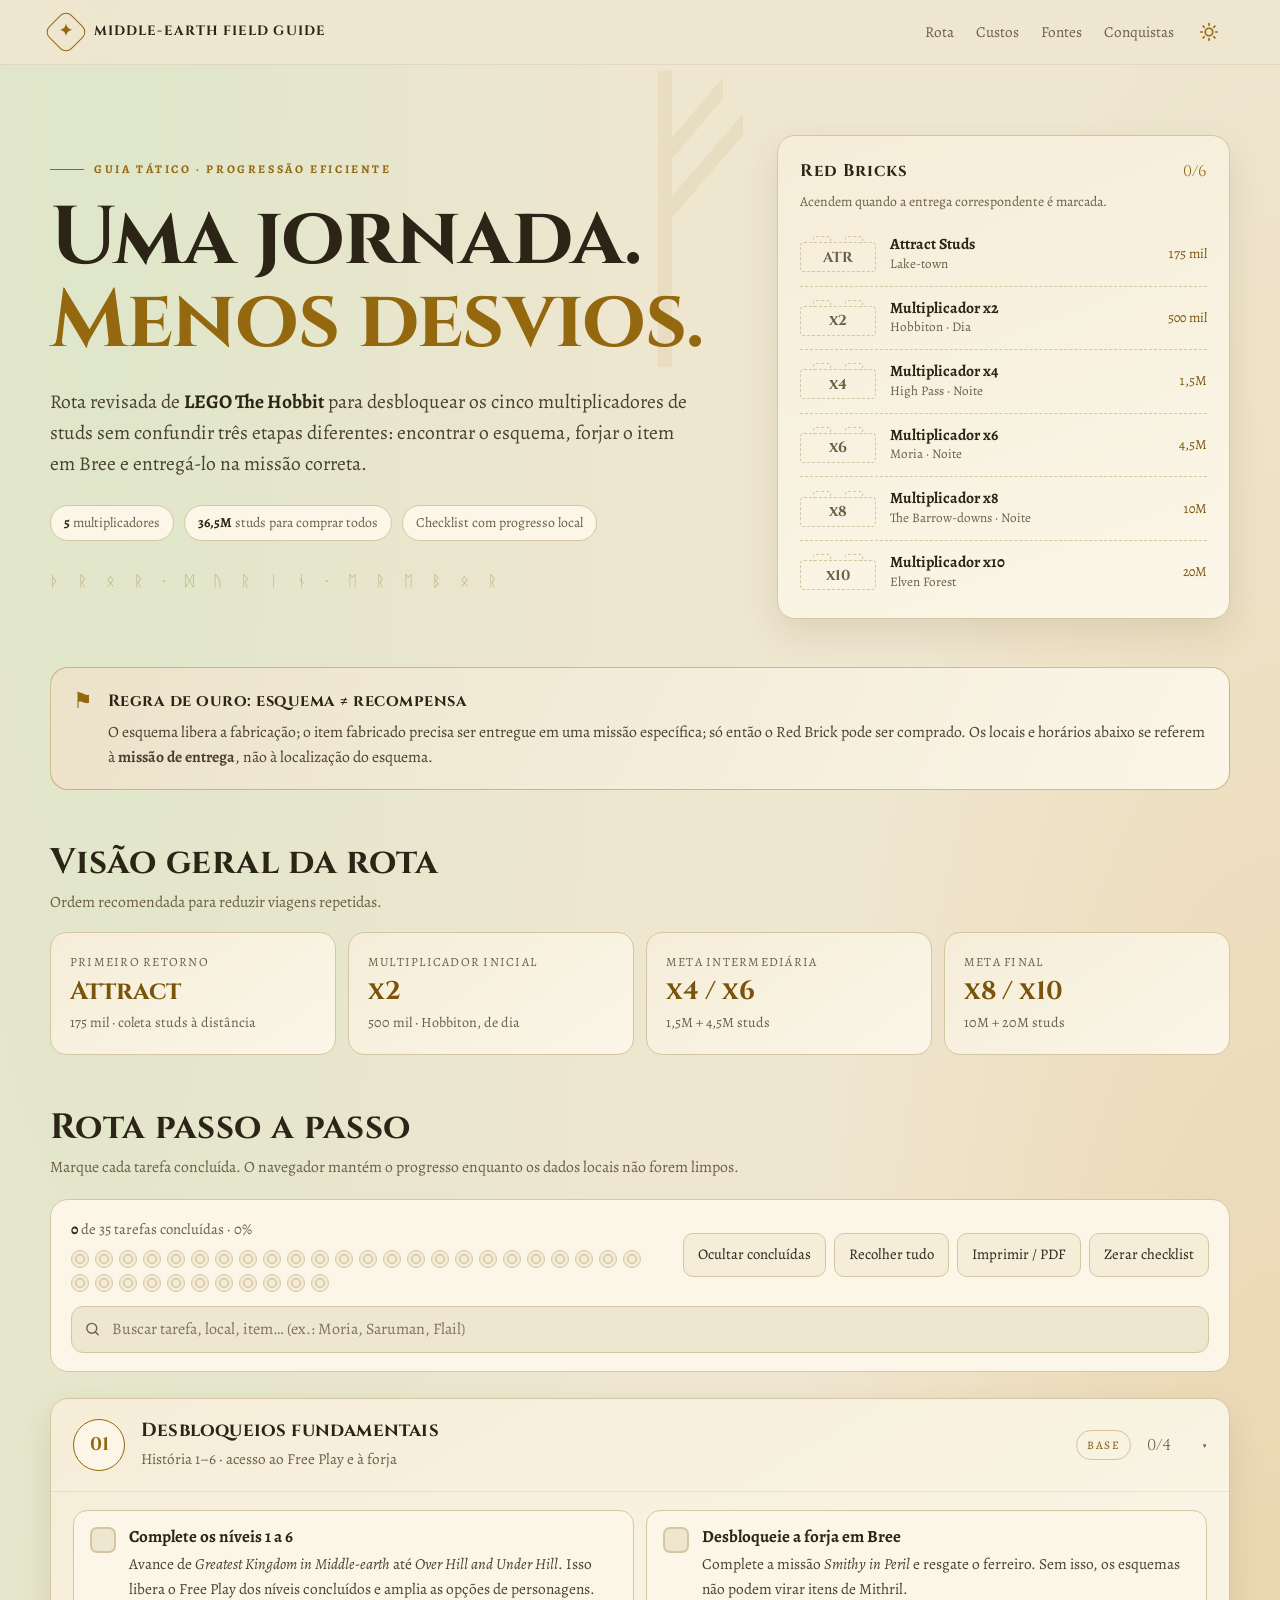
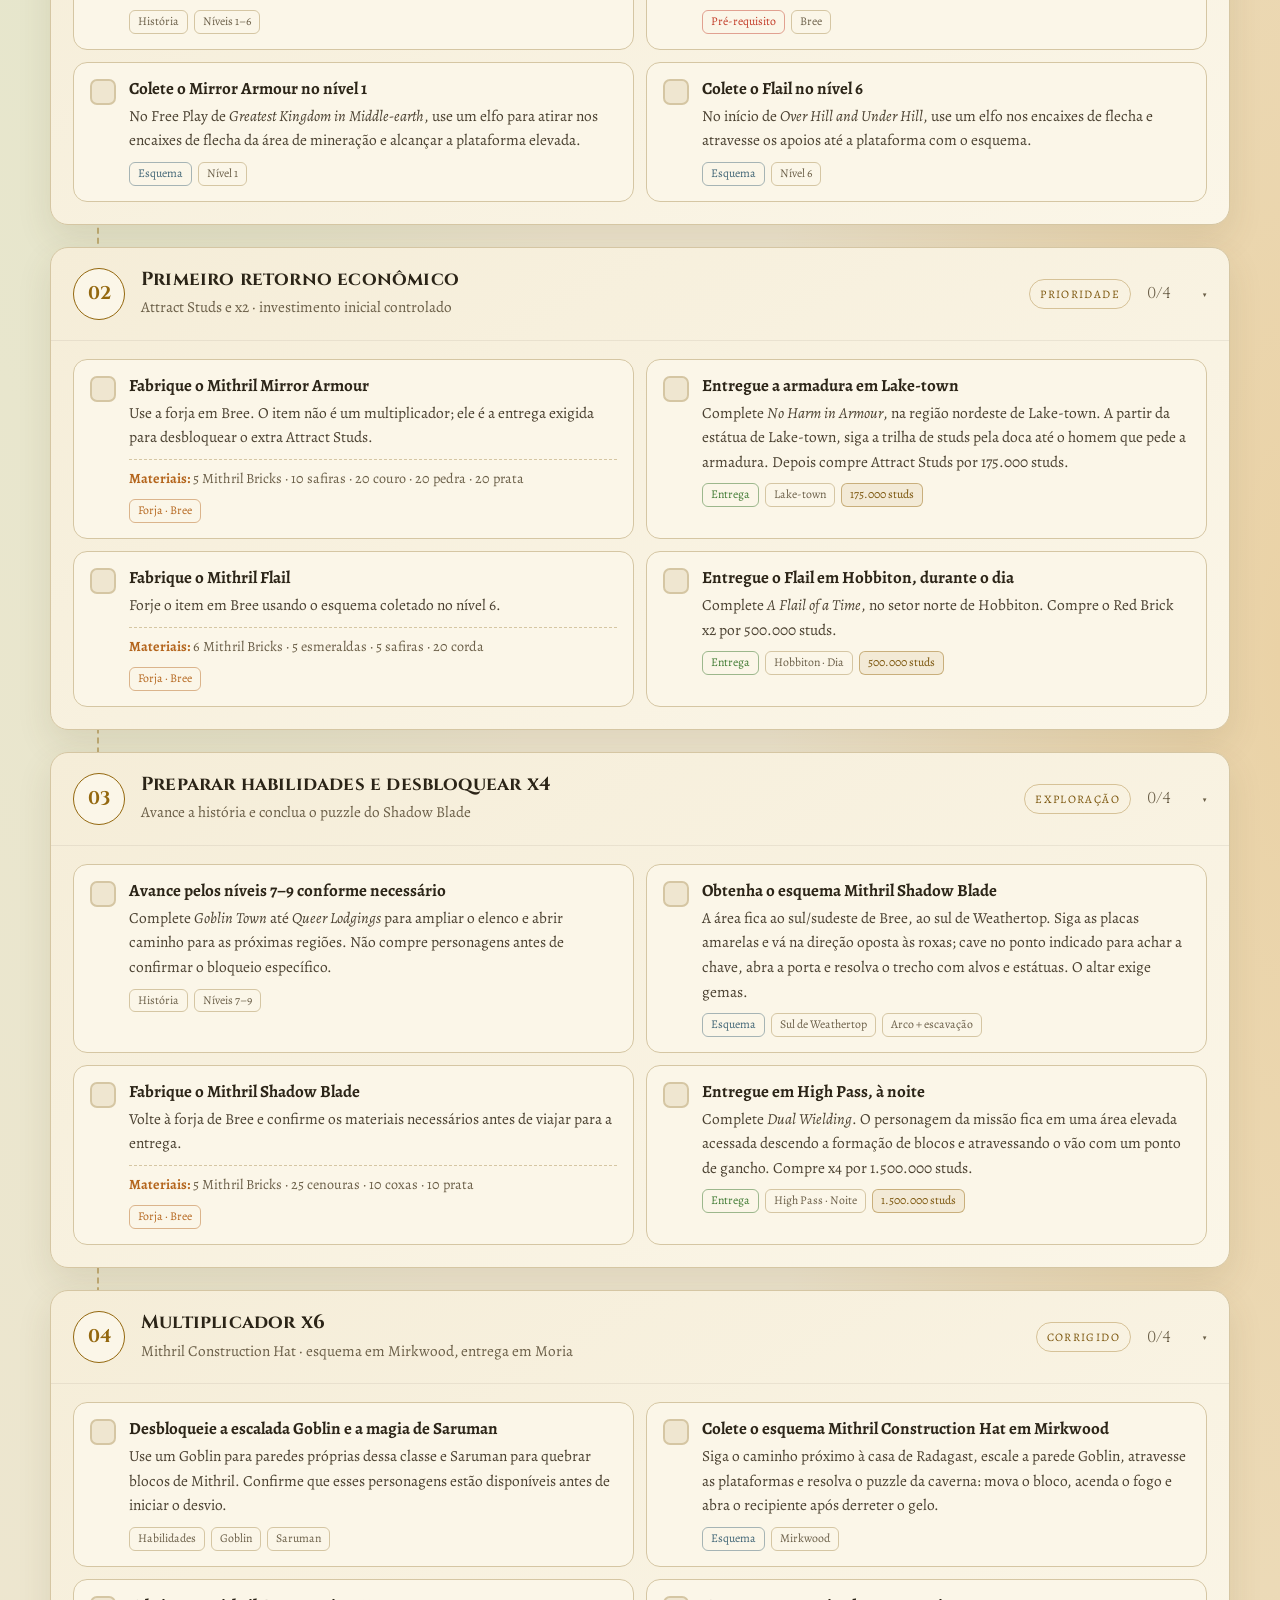
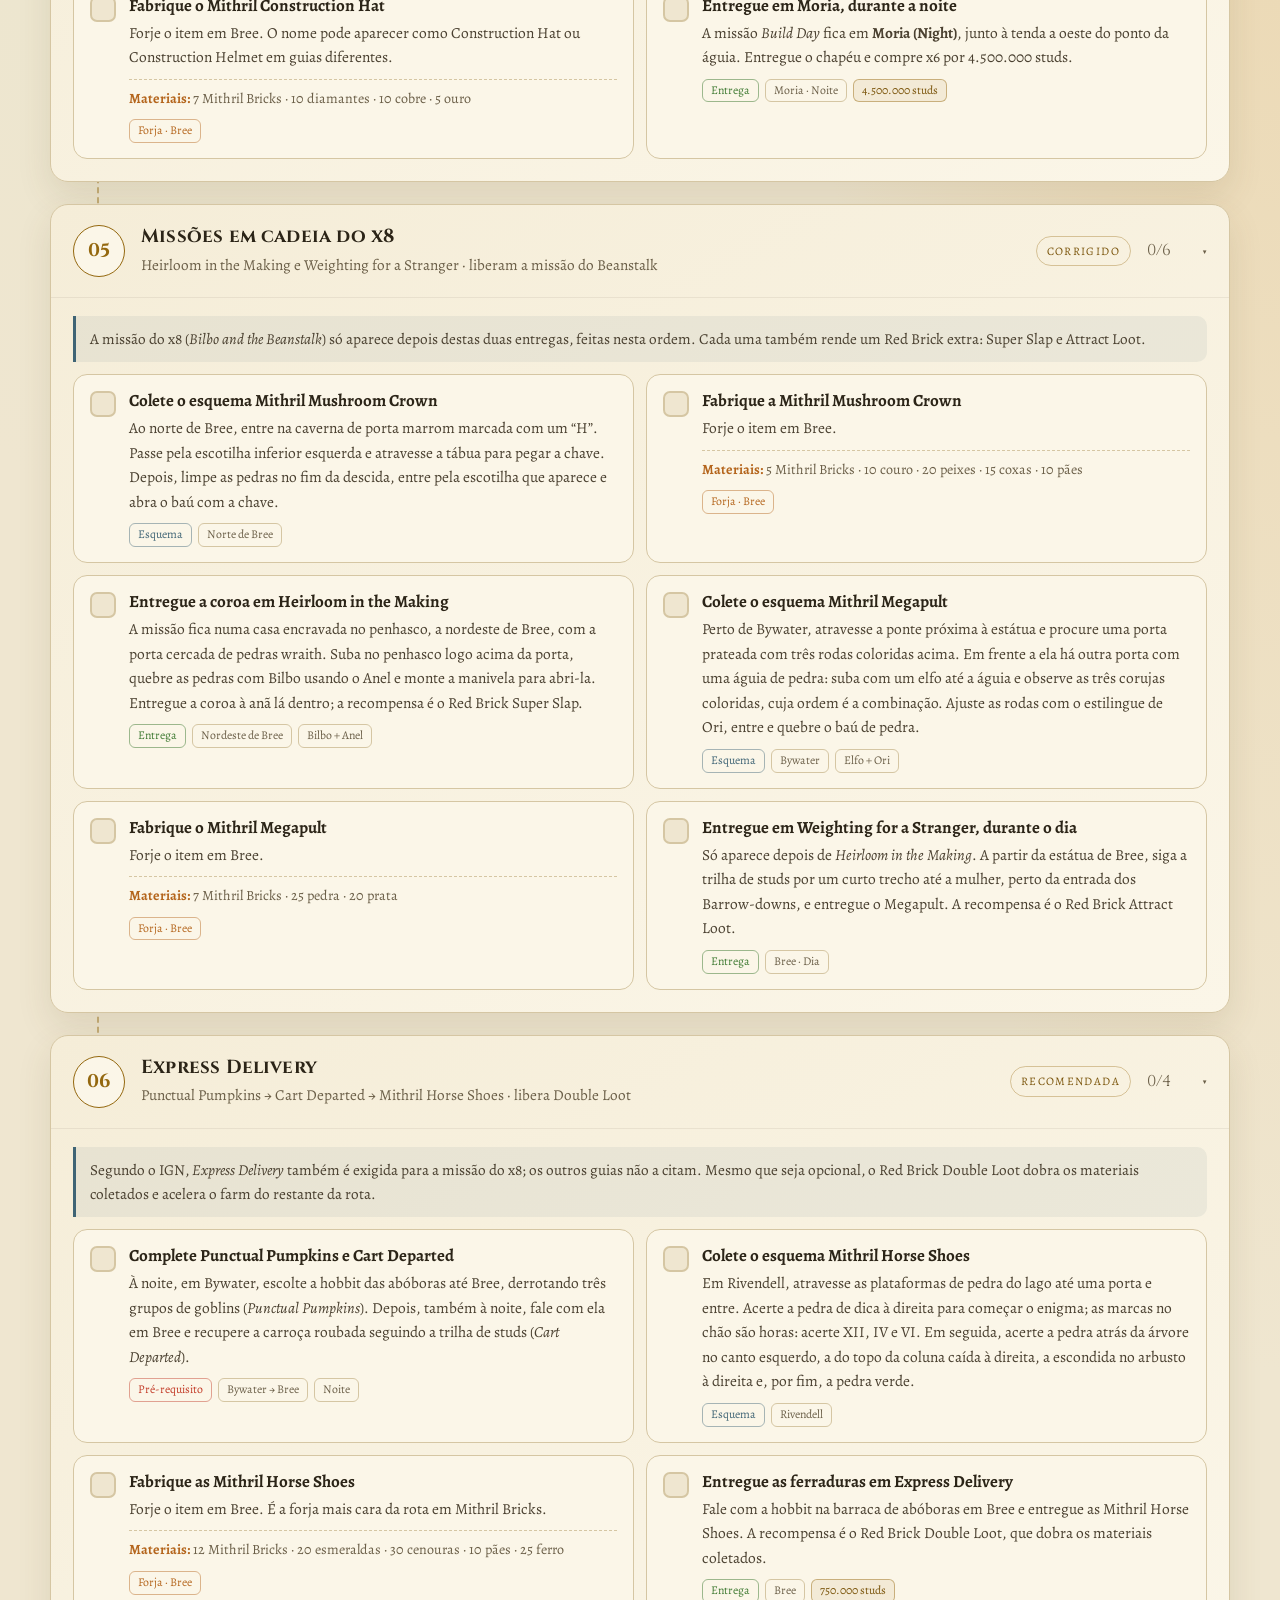
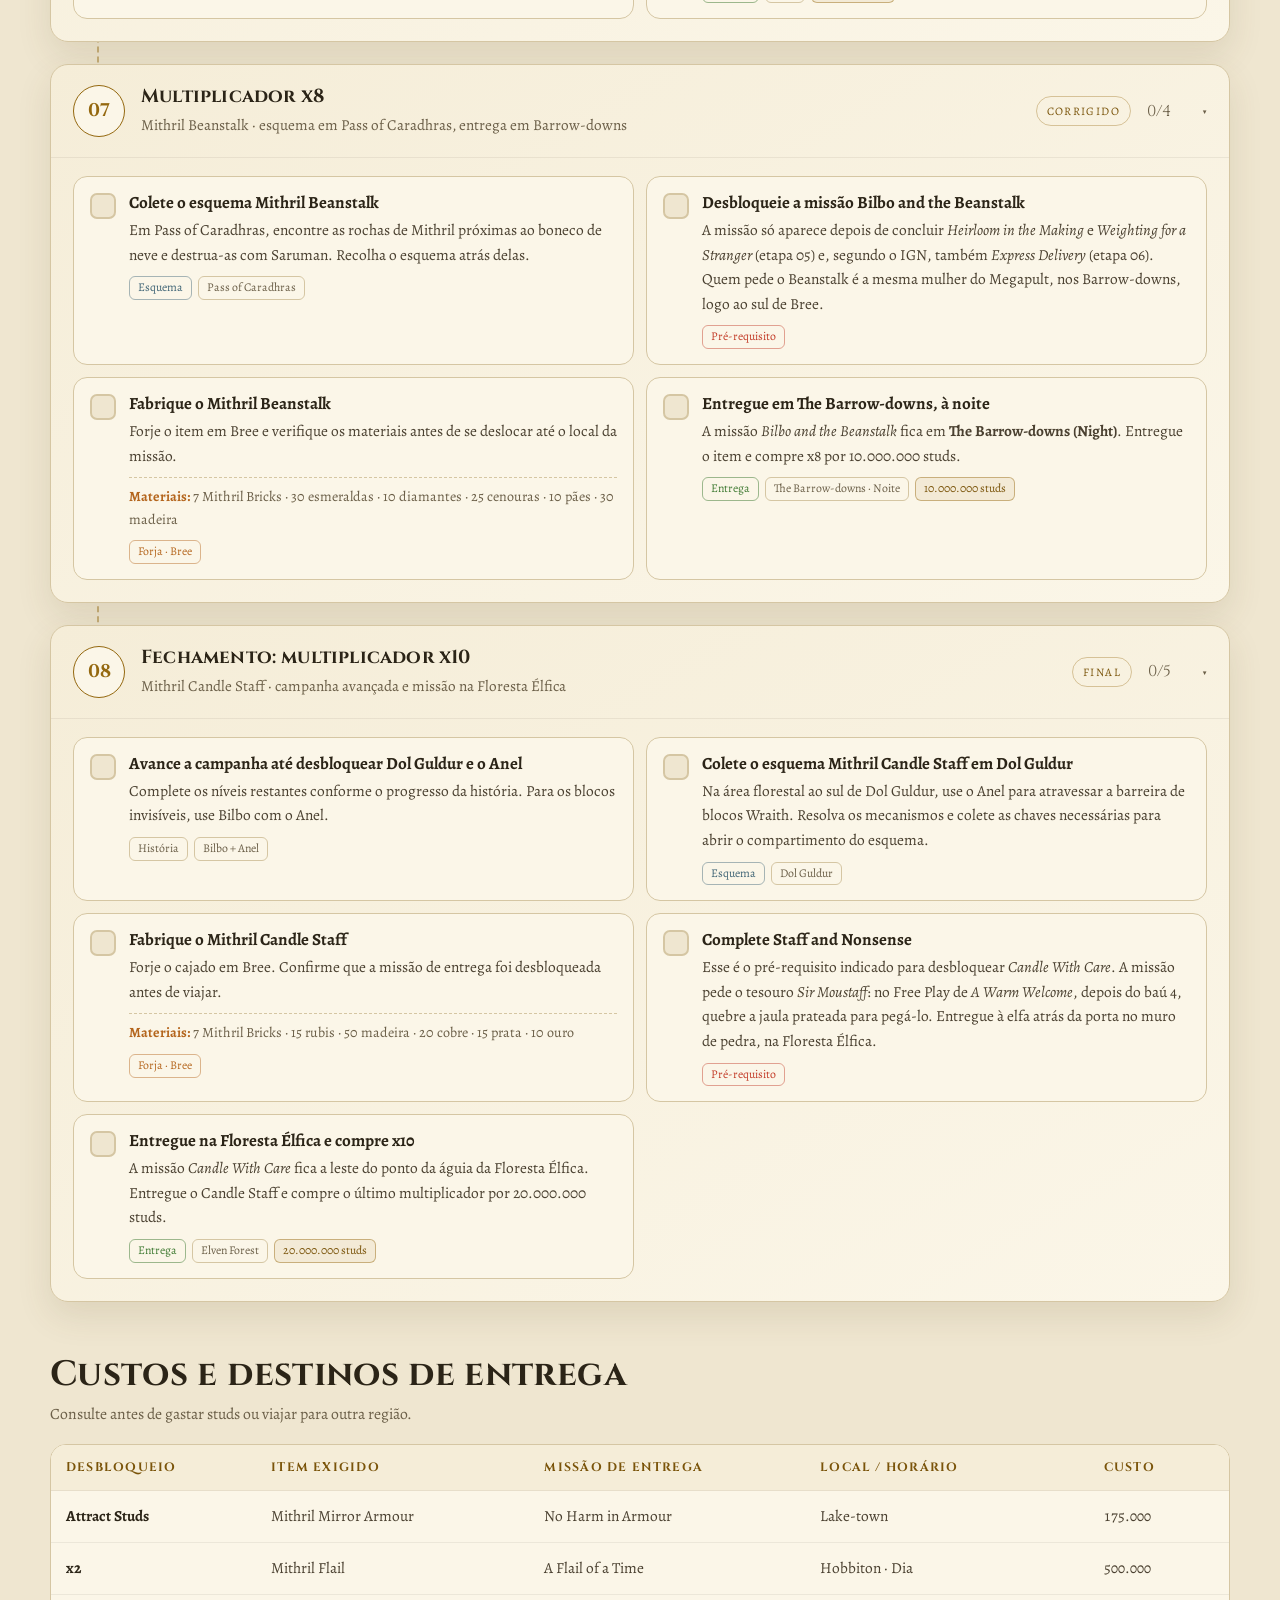
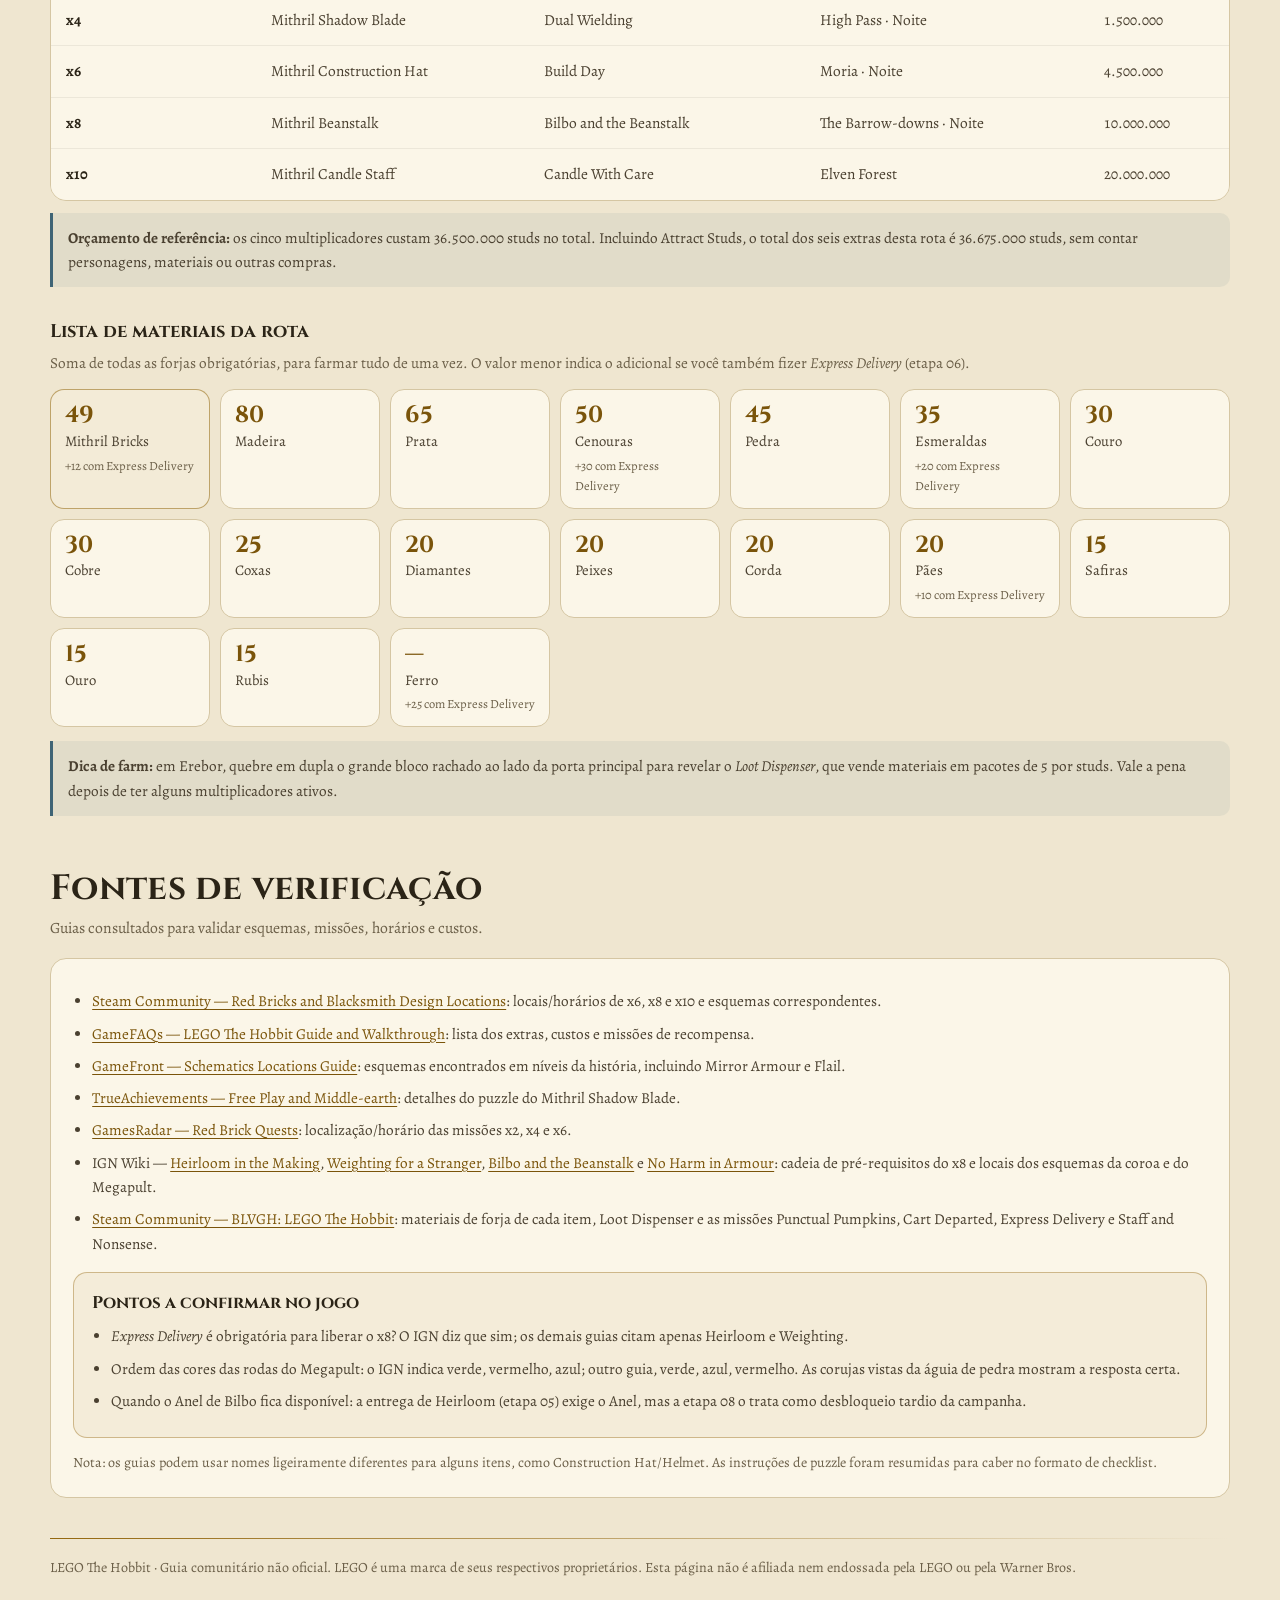
==== index.html @ c6a4ecc1 "Phase 1: extract shared CSS and theme init into assets, normalize line endings" ====
<!DOCTYPE html>
<html lang="pt-BR" data-theme="dark">
<head>
<meta charset="utf-8">
<meta name="viewport" content="width=device-width, initial-scale=1, viewport-fit=cover">
<meta name="theme-color" content="#0c100d">
<title>LEGO The Hobbit — Rota de Progressão</title>
<meta name="description" content="Checklist para desbloquear os multiplicadores de studs (x2 a x10) em LEGO The Hobbit: onde achar cada esquema, forjar em Bree e entregar na missão certa.">
<link rel="canonical" href="https://ruysalles.github.io/LegoTheHobbit/">

<!-- Ícones da aba e da tela inicial -->
<link rel="icon" href="favicon.svg" type="image/svg+xml">
<link rel="icon" href="favicon-32.png" type="image/png" sizes="32x32">
<link rel="apple-touch-icon" href="apple-touch-icon.png">

<!-- Prévia ao compartilhar o link (WhatsApp, Telegram, Discord, Facebook...) -->
<meta property="og:type" content="website">
<meta property="og:locale" content="pt_BR">
<meta property="og:site_name" content="Middle-earth Field Guide">
<meta property="og:title" content="LEGO The Hobbit — Rota de Progressão">
<meta property="og:description" content="Checklist para desbloquear os multiplicadores de studs (x2 a x10): esquema, forja em Bree e missão de entrega.">
<meta property="og:url" content="https://ruysalles.github.io/LegoTheHobbit/">
<meta property="og:image" content="https://ruysalles.github.io/LegoTheHobbit/og-image.png">
<meta property="og:image:type" content="image/png">
<meta property="og:image:width" content="1200">
<meta property="og:image:height" content="630">
<meta property="og:image:alt" content="Uma jornada. Menos desvios. — Guia de progressão de LEGO The Hobbit">
<meta name="twitter:card" content="summary_large_image">
<meta name="twitter:title" content="LEGO The Hobbit — Rota de Progressão">
<meta name="twitter:description" content="Checklist para desbloquear os multiplicadores de studs (x2 a x10) em LEGO The Hobbit.">
<meta name="twitter:image" content="https://ruysalles.github.io/LegoTheHobbit/og-image.png">

<script src="assets/js/theme-init.js"></script>

<link rel="preconnect" href="https://fonts.googleapis.com">
<link rel="preconnect" href="https://fonts.gstatic.com" crossorigin>
<link href="https://fonts.googleapis.com/css2?family=Alegreya:ital,wght@0,400;0,500;0,700;1,400&family=Cinzel:wght@500;600;700&display=swap" rel="stylesheet">

<link rel="stylesheet" href="assets/css/base.css">
<link rel="stylesheet" href="assets/css/rota.css">
</head>
<body>
<header class="topbar">
 <div class="wrap topinner">
  <a class="brand" href="#top"><span class="brandmark"><span>✦</span></span><span>Middle-earth field guide</span></a>
  <nav class="nav" id="mainNav" aria-label="Navegação principal">
   <a href="#rota">Rota</a><a href="#custos">Custos</a><a href="#fontes">Fontes</a><a href="conquistas.html">Conquistas</a>
  </nav>
  <div class="top-actions">
   <button class="iconbtn" id="themeBtn" type="button" aria-label="Alternar tema claro/escuro">
    <svg class="icon-sun" viewBox="0 0 24 24" fill="none" stroke="currentColor" stroke-width="2" stroke-linecap="round" aria-hidden="true"><circle cx="12" cy="12" r="4.5"/><path d="M12 2v2M12 20v2M4.9 4.9l1.4 1.4M17.7 17.7l1.4 1.4M2 12h2M20 12h2M4.9 19.1l1.4-1.4M17.7 6.3l1.4-1.4"/></svg>
    <svg class="icon-moon" viewBox="0 0 24 24" fill="none" stroke="currentColor" stroke-width="2" stroke-linecap="round" stroke-linejoin="round" aria-hidden="true"><path d="M20 14.5A8.5 8.5 0 0 1 9.5 4a8.5 8.5 0 1 0 10.5 10.5z"/></svg>
   </button>
   <button class="iconbtn menu-toggle" id="menuBtn" type="button" aria-label="Abrir menu" aria-expanded="false">☰</button>
  </div>
 </div>
 <div class="topprogress" aria-hidden="true"><i id="topFill"></i></div>
</header>
<main class="wrap" id="top">
 <section class="hero">
  <div>
   <div class="eyebrow">Guia tático · Progressão eficiente</div>
   <h1>Uma jornada.<br><em>Menos desvios.</em></h1>
   <p class="lede">Rota revisada de <strong>LEGO The Hobbit</strong> para desbloquear os cinco multiplicadores de studs sem confundir três etapas diferentes: encontrar o esquema, forjar o item em Bree e entregá-lo na missão correta.</p>
   <div class="hero-meta">
    <span class="pill"><strong>5</strong> multiplicadores</span>
    <span class="pill"><strong>36,5M</strong> studs para comprar todos</span>
    <span class="pill">Checklist com progresso local</span>
   </div>
   <div class="moonletters" aria-hidden="true">ᚦ ᚱ ᛟ ᚱ · ᛞ ᚢ ᚱ ᛁ ᚾ · ᛖ ᚱ ᛖ ᛒ ᛟ ᚱ</div>
  </div>

  <aside class="vault" aria-label="Red Bricks desbloqueados">
   <div class="vault-head"><h2>Red Bricks</h2><span class="vault-count" id="vaultCount">0/6</span></div>
   <p class="vault-sub">Acendem quando a entrega correspondente é marcada.</p>
   <ul class="bricks">
    <li class="brickrow" data-unlock="t6"><span class="brick">ATR</span><span class="brickinfo"><strong>Attract Studs</strong><span>Lake-town</span></span><span class="brickcost">175 mil</span></li>
    <li class="brickrow" data-unlock="t8"><span class="brick">x2</span><span class="brickinfo"><strong>Multiplicador x2</strong><span>Hobbiton · Dia</span></span><span class="brickcost">500 mil</span></li>
    <li class="brickrow" data-unlock="t12"><span class="brick">x4</span><span class="brickinfo"><strong>Multiplicador x4</strong><span>High Pass · Noite</span></span><span class="brickcost">1,5M</span></li>
    <li class="brickrow" data-unlock="t16"><span class="brick">x6</span><span class="brickinfo"><strong>Multiplicador x6</strong><span>Moria · Noite</span></span><span class="brickcost">4,5M</span></li>
    <li class="brickrow" data-unlock="t20"><span class="brick">x8</span><span class="brickinfo"><strong>Multiplicador x8</strong><span>The Barrow-downs · Noite</span></span><span class="brickcost">10M</span></li>
    <li class="brickrow" data-unlock="t25"><span class="brick">x10</span><span class="brickinfo"><strong>Multiplicador x10</strong><span>Elven Forest</span></span><span class="brickcost">20M</span></li>
   </ul>
  </aside>
 </section>

 <section class="warning" aria-label="Correção importante">
  <div class="warning-icon">⚑</div>
  <div><h2>Regra de ouro: esquema ≠ recompensa</h2>
   <p>O esquema libera a fabricação; o item fabricado precisa ser entregue em uma missão específica; só então o Red Brick pode ser comprado. Os locais e horários abaixo se referem à <strong>missão de entrega</strong>, não à localização do esquema.</p>
  </div>
 </section>

 <div class="sectionhead">
  <div><h2>Visão geral da rota</h2><p>Ordem recomendada para reduzir viagens repetidas.</p></div>
 </div>
 <section class="summary-grid" aria-label="Resumo dos multiplicadores">
  <div class="stat"><small>Primeiro retorno</small><strong>Attract</strong><span>175 mil · coleta studs à distância</span></div>
  <div class="stat"><small>Multiplicador inicial</small><strong>x2</strong><span>500 mil · Hobbiton, de dia</span></div>
  <div class="stat"><small>Meta intermediária</small><strong>x4 / x6</strong><span>1,5M + 4,5M studs</span></div>
  <div class="stat"><small>Meta final</small><strong>x8 / x10</strong><span>10M + 20M studs</span></div>
 </section>

 <section id="rota">
  <div class="sectionhead">
   <div><h2>Rota passo a passo</h2><p>Marque cada tarefa concluída. O navegador mantém o progresso enquanto os dados locais não forem limpos.</p></div>
  </div>
  <div class="toolbar">
   <div class="progressbox">
    <div id="progressText" aria-live="polite">0 de 35 tarefas concluídas · 0%</div>
    <div class="studs" id="studs" aria-label="Studs de progresso"></div>
   </div>
   <div class="tools">
    <button class="btn" id="hideDoneBtn" type="button" aria-pressed="false">Ocultar concluídas</button>
    <button class="btn" id="expandBtn" type="button">Recolher tudo</button>
    <button class="btn" id="printBtn" type="button">Imprimir / PDF</button>
    <button class="btn" id="resetBtn" type="button">Zerar checklist</button>
   </div>
   <label class="search">
    <svg viewBox="0 0 24 24" fill="none" stroke="currentColor" stroke-width="2" stroke-linecap="round" aria-hidden="true"><circle cx="11" cy="11" r="7"/><path d="M20 20l-3.5-3.5"/></svg>
    <input type="search" id="searchInput" placeholder="Buscar tarefa, local, item… (ex.: Moria, Saruman, Flail)" aria-label="Buscar tarefa">
   </label>
  </div>

  <div class="stages">
   <article class="stage">
    <div class="stagehead"><div class="stage-num">01</div><div><h3>Desbloqueios fundamentais</h3><p>História 1–6 · acesso ao Free Play e à forja</p></div><span class="chips"><span class="stage-tag">Base</span><span class="stage-count"></span></span></div>
    <div class="stagebody">
     <label class="task"><input type="checkbox" data-id="t1"><span class="taskcopy"><div class="tasktitle">Complete os níveis 1 a 6</div><div class="taskdesc">Avance de <em>Greatest Kingdom in Middle-earth</em> até <em>Over Hill and Under Hill</em>. Isso libera o Free Play dos níveis concluídos e amplia as opções de personagens.</div><span class="meta"><span class="tag">História</span><span class="tag">Níveis 1–6</span></span></span></label>
     <label class="task"><input type="checkbox" data-id="t2"><span class="taskcopy"><div class="tasktitle">Desbloqueie a forja em Bree</div><div class="taskdesc">Complete a missão <em>Smithy in Peril</em> e resgate o ferreiro. Sem isso, os esquemas não podem virar itens de Mithril.</div><span class="meta"><span class="tag k-req">Pré-requisito</span><span class="tag">Bree</span></span></span></label>
     <label class="task"><input type="checkbox" data-id="t3"><span class="taskcopy"><div class="tasktitle">Colete o Mirror Armour no nível 1</div><div class="taskdesc">No Free Play de <em>Greatest Kingdom in Middle-earth</em>, use um elfo para atirar nos encaixes de flecha da área de mineração e alcançar a plataforma elevada.</div><span class="meta"><span class="tag k-schem">Esquema</span><span class="tag">Nível 1</span></span></span></label>
     <label class="task"><input type="checkbox" data-id="t4"><span class="taskcopy"><div class="tasktitle">Colete o Flail no nível 6</div><div class="taskdesc">No início de <em>Over Hill and Under Hill</em>, use um elfo nos encaixes de flecha e atravesse os apoios até a plataforma com o esquema.</div><span class="meta"><span class="tag k-schem">Esquema</span><span class="tag">Nível 6</span></span></span></label>
    </div>
   </article>

   <article class="stage">
    <div class="stagehead"><div class="stage-num">02</div><div><h3>Primeiro retorno econômico</h3><p>Attract Studs e x2 · investimento inicial controlado</p></div><span class="chips"><span class="stage-tag">Prioridade</span><span class="stage-count"></span></span></div>
    <div class="stagebody">
     <label class="task"><input type="checkbox" data-id="t5"><span class="taskcopy"><div class="tasktitle">Fabrique o Mithril Mirror Armour</div><div class="taskdesc">Use a forja em Bree. O item não é um multiplicador; ele é a entrega exigida para desbloquear o extra Attract Studs.</div><div class="mats"><b>Materiais:</b> 5 Mithril Bricks · 10 safiras · 20 couro · 20 pedra · 20 prata</div><span class="meta"><span class="tag k-forge">Forja · Bree</span></span></span></label>
     <label class="task"><input type="checkbox" data-id="t6"><span class="taskcopy"><div class="tasktitle">Entregue a armadura em Lake-town</div><div class="taskdesc">Complete <em>No Harm in Armour</em>, na região nordeste de Lake-town. A partir da estátua de Lake-town, siga a trilha de studs pela doca até o homem que pede a armadura. Depois compre Attract Studs por 175.000 studs.</div><span class="meta"><span class="tag k-deliv">Entrega</span><span class="tag">Lake-town</span><span class="tag gold">175.000 studs</span></span></span></label>
     <label class="task"><input type="checkbox" data-id="t7"><span class="taskcopy"><div class="tasktitle">Fabrique o Mithril Flail</div><div class="taskdesc">Forje o item em Bree usando o esquema coletado no nível 6.</div><div class="mats"><b>Materiais:</b> 6 Mithril Bricks · 5 esmeraldas · 5 safiras · 20 corda</div><span class="meta"><span class="tag k-forge">Forja · Bree</span></span></span></label>
     <label class="task"><input type="checkbox" data-id="t8"><span class="taskcopy"><div class="tasktitle">Entregue o Flail em Hobbiton, durante o dia</div><div class="taskdesc">Complete <em>A Flail of a Time</em>, no setor norte de Hobbiton. Compre o Red Brick x2 por 500.000 studs.</div><span class="meta"><span class="tag k-deliv">Entrega</span><span class="tag">Hobbiton · Dia</span><span class="tag gold">500.000 studs</span></span></span></label>
    </div>
   </article>

   <article class="stage">
    <div class="stagehead"><div class="stage-num">03</div><div><h3>Preparar habilidades e desbloquear x4</h3><p>Avance a história e conclua o puzzle do Shadow Blade</p></div><span class="chips"><span class="stage-tag">Exploração</span><span class="stage-count"></span></span></div>
    <div class="stagebody">
     <label class="task"><input type="checkbox" data-id="t9"><span class="taskcopy"><div class="tasktitle">Avance pelos níveis 7–9 conforme necessário</div><div class="taskdesc">Complete <em>Goblin Town</em> até <em>Queer Lodgings</em> para ampliar o elenco e abrir caminho para as próximas regiões. Não compre personagens antes de confirmar o bloqueio específico.</div><span class="meta"><span class="tag">História</span><span class="tag">Níveis 7–9</span></span></span></label>
     <label class="task"><input type="checkbox" data-id="t10"><span class="taskcopy"><div class="tasktitle">Obtenha o esquema Mithril Shadow Blade</div><div class="taskdesc">A área fica ao sul/sudeste de Bree, ao sul de Weathertop. Siga as placas amarelas e vá na direção oposta às roxas; cave no ponto indicado para achar a chave, abra a porta e resolva o trecho com alvos e estátuas. O altar exige gemas.</div><span class="meta"><span class="tag k-schem">Esquema</span><span class="tag">Sul de Weathertop</span><span class="tag">Arco + escavação</span></span></span></label>
     <label class="task"><input type="checkbox" data-id="t11"><span class="taskcopy"><div class="tasktitle">Fabrique o Mithril Shadow Blade</div><div class="taskdesc">Volte à forja de Bree e confirme os materiais necessários antes de viajar para a entrega.</div><div class="mats"><b>Materiais:</b> 5 Mithril Bricks · 25 cenouras · 10 coxas · 10 prata</div><span class="meta"><span class="tag k-forge">Forja · Bree</span></span></span></label>
     <label class="task"><input type="checkbox" data-id="t12"><span class="taskcopy"><div class="tasktitle">Entregue em High Pass, à noite</div><div class="taskdesc">Complete <em>Dual Wielding</em>. O personagem da missão fica em uma área elevada acessada descendo a formação de blocos e atravessando o vão com um ponto de gancho. Compre x4 por 1.500.000 studs.</div><span class="meta"><span class="tag k-deliv">Entrega</span><span class="tag">High Pass · Noite</span><span class="tag gold">1.500.000 studs</span></span></span></label>
    </div>
   </article>

   <article class="stage">
    <div class="stagehead"><div class="stage-num">04</div><div><h3>Multiplicador x6</h3><p>Mithril Construction Hat · esquema em Mirkwood, entrega em Moria</p></div><span class="chips"><span class="stage-tag">Corrigido</span><span class="stage-count"></span></span></div>
    <div class="stagebody">
     <label class="task"><input type="checkbox" data-id="t13"><span class="taskcopy"><div class="tasktitle">Desbloqueie a escalada Goblin e a magia de Saruman</div><div class="taskdesc">Use um Goblin para paredes próprias dessa classe e Saruman para quebrar blocos de Mithril. Confirme que esses personagens estão disponíveis antes de iniciar o desvio.</div><span class="meta"><span class="tag">Habilidades</span><span class="tag">Goblin</span><span class="tag">Saruman</span></span></span></label>
     <label class="task"><input type="checkbox" data-id="t14"><span class="taskcopy"><div class="tasktitle">Colete o esquema Mithril Construction Hat em Mirkwood</div><div class="taskdesc">Siga o caminho próximo à casa de Radagast, escale a parede Goblin, atravesse as plataformas e resolva o puzzle da caverna: mova o bloco, acenda o fogo e abra o recipiente após derreter o gelo.</div><span class="meta"><span class="tag k-schem">Esquema</span><span class="tag">Mirkwood</span></span></span></label>
     <label class="task"><input type="checkbox" data-id="t15"><span class="taskcopy"><div class="tasktitle">Fabrique o Mithril Construction Hat</div><div class="taskdesc">Forje o item em Bree. O nome pode aparecer como Construction Hat ou Construction Helmet em guias diferentes.</div><div class="mats"><b>Materiais:</b> 7 Mithril Bricks · 10 diamantes · 10 cobre · 5 ouro</div><span class="meta"><span class="tag k-forge">Forja · Bree</span></span></span></label>
     <label class="task"><input type="checkbox" data-id="t16"><span class="taskcopy"><div class="tasktitle">Entregue em Moria, durante a noite</div><div class="taskdesc">A missão <em>Build Day</em> fica em <strong>Moria (Night)</strong>, junto à tenda a oeste do ponto da águia. Entregue o chapéu e compre x6 por 4.500.000 studs.</div><span class="meta"><span class="tag k-deliv">Entrega</span><span class="tag">Moria · Noite</span><span class="tag gold">4.500.000 studs</span></span></span></label>
    </div>
   </article>

   <article class="stage">
    <div class="stagehead"><div class="stage-num">05</div><div><h3>Missões em cadeia do x8</h3><p>Heirloom in the Making e Weighting for a Stranger · liberam a missão do Beanstalk</p></div><span class="chips"><span class="stage-tag">Corrigido</span><span class="stage-count"></span></span></div>
    <div class="stagebody">
     <div class="stage-note">A missão do x8 (<em>Bilbo and the Beanstalk</em>) só aparece depois destas duas entregas, feitas nesta ordem. Cada uma também rende um Red Brick extra: Super Slap e Attract Loot.</div>
     <label class="task"><input type="checkbox" data-id="t26"><span class="taskcopy"><div class="tasktitle">Colete o esquema Mithril Mushroom Crown</div><div class="taskdesc">Ao norte de Bree, entre na caverna de porta marrom marcada com um “H”. Passe pela escotilha inferior esquerda e atravesse a tábua para pegar a chave. Depois, limpe as pedras no fim da descida, entre pela escotilha que aparece e abra o baú com a chave.</div><span class="meta"><span class="tag k-schem">Esquema</span><span class="tag">Norte de Bree</span></span></span></label>
     <label class="task"><input type="checkbox" data-id="t27"><span class="taskcopy"><div class="tasktitle">Fabrique a Mithril Mushroom Crown</div><div class="taskdesc">Forje o item em Bree.</div><div class="mats"><b>Materiais:</b> 5 Mithril Bricks · 10 couro · 20 peixes · 15 coxas · 10 pães</div><span class="meta"><span class="tag k-forge">Forja · Bree</span></span></span></label>
     <label class="task"><input type="checkbox" data-id="t28"><span class="taskcopy"><div class="tasktitle">Entregue a coroa em Heirloom in the Making</div><div class="taskdesc">A missão fica numa casa encravada no penhasco, a nordeste de Bree, com a porta cercada de pedras wraith. Suba no penhasco logo acima da porta, quebre as pedras com Bilbo usando o Anel e monte a manivela para abri-la. Entregue a coroa à anã lá dentro; a recompensa é o Red Brick Super Slap.</div><span class="meta"><span class="tag k-deliv">Entrega</span><span class="tag">Nordeste de Bree</span><span class="tag">Bilbo + Anel</span></span></span></label>
     <label class="task"><input type="checkbox" data-id="t29"><span class="taskcopy"><div class="tasktitle">Colete o esquema Mithril Megapult</div><div class="taskdesc">Perto de Bywater, atravesse a ponte próxima à estátua e procure uma porta prateada com três rodas coloridas acima. Em frente a ela há outra porta com uma águia de pedra: suba com um elfo até a águia e observe as três corujas coloridas, cuja ordem é a combinação. Ajuste as rodas com o estilingue de Ori, entre e quebre o baú de pedra.</div><span class="meta"><span class="tag k-schem">Esquema</span><span class="tag">Bywater</span><span class="tag">Elfo + Ori</span></span></span></label>
     <label class="task"><input type="checkbox" data-id="t30"><span class="taskcopy"><div class="tasktitle">Fabrique o Mithril Megapult</div><div class="taskdesc">Forje o item em Bree.</div><div class="mats"><b>Materiais:</b> 7 Mithril Bricks · 25 pedra · 20 prata</div><span class="meta"><span class="tag k-forge">Forja · Bree</span></span></span></label>
     <label class="task"><input type="checkbox" data-id="t31"><span class="taskcopy"><div class="tasktitle">Entregue em Weighting for a Stranger, durante o dia</div><div class="taskdesc">Só aparece depois de <em>Heirloom in the Making</em>. A partir da estátua de Bree, siga a trilha de studs por um curto trecho até a mulher, perto da entrada dos Barrow-downs, e entregue o Megapult. A recompensa é o Red Brick Attract Loot.</div><span class="meta"><span class="tag k-deliv">Entrega</span><span class="tag">Bree · Dia</span></span></span></label>
    </div>
   </article>

   <article class="stage">
    <div class="stagehead"><div class="stage-num">06</div><div><h3>Express Delivery</h3><p>Punctual Pumpkins → Cart Departed → Mithril Horse Shoes · libera Double Loot</p></div><span class="chips"><span class="stage-tag">Recomendada</span><span class="stage-count"></span></span></div>
    <div class="stagebody">
     <div class="stage-note">Segundo o IGN, <em>Express Delivery</em> também é exigida para a missão do x8; os outros guias não a citam. Mesmo que seja opcional, o Red Brick Double Loot dobra os materiais coletados e acelera o farm do restante da rota.</div>
     <label class="task"><input type="checkbox" data-id="t32"><span class="taskcopy"><div class="tasktitle">Complete Punctual Pumpkins e Cart Departed</div><div class="taskdesc">À noite, em Bywater, escolte a hobbit das abóboras até Bree, derrotando três grupos de goblins (<em>Punctual Pumpkins</em>). Depois, também à noite, fale com ela em Bree e recupere a carroça roubada seguindo a trilha de studs (<em>Cart Departed</em>).</div><span class="meta"><span class="tag k-req">Pré-requisito</span><span class="tag">Bywater → Bree</span><span class="tag">Noite</span></span></span></label>
     <label class="task"><input type="checkbox" data-id="t33"><span class="taskcopy"><div class="tasktitle">Colete o esquema Mithril Horse Shoes</div><div class="taskdesc">Em Rivendell, atravesse as plataformas de pedra do lago até uma porta e entre. Acerte a pedra de dica à direita para começar o enigma; as marcas no chão são horas: acerte XII, IV e VI. Em seguida, acerte a pedra atrás da árvore no canto esquerdo, a do topo da coluna caída à direita, a escondida no arbusto à direita e, por fim, a pedra verde.</div><span class="meta"><span class="tag k-schem">Esquema</span><span class="tag">Rivendell</span></span></span></label>
     <label class="task"><input type="checkbox" data-id="t34"><span class="taskcopy"><div class="tasktitle">Fabrique as Mithril Horse Shoes</div><div class="taskdesc">Forje o item em Bree. É a forja mais cara da rota em Mithril Bricks.</div><div class="mats"><b>Materiais:</b> 12 Mithril Bricks · 20 esmeraldas · 30 cenouras · 10 pães · 25 ferro</div><span class="meta"><span class="tag k-forge">Forja · Bree</span></span></span></label>
     <label class="task"><input type="checkbox" data-id="t35"><span class="taskcopy"><div class="tasktitle">Entregue as ferraduras em Express Delivery</div><div class="taskdesc">Fale com a hobbit na barraca de abóboras em Bree e entregue as Mithril Horse Shoes. A recompensa é o Red Brick Double Loot, que dobra os materiais coletados.</div><span class="meta"><span class="tag k-deliv">Entrega</span><span class="tag">Bree</span><span class="tag gold">750.000 studs</span></span></span></label>
    </div>
   </article>

   <article class="stage">
    <div class="stagehead"><div class="stage-num">07</div><div><h3>Multiplicador x8</h3><p>Mithril Beanstalk · esquema em Pass of Caradhras, entrega em Barrow-downs</p></div><span class="chips"><span class="stage-tag">Corrigido</span><span class="stage-count"></span></span></div>
    <div class="stagebody">
     <label class="task"><input type="checkbox" data-id="t17"><span class="taskcopy"><div class="tasktitle">Colete o esquema Mithril Beanstalk</div><div class="taskdesc">Em Pass of Caradhras, encontre as rochas de Mithril próximas ao boneco de neve e destrua-as com Saruman. Recolha o esquema atrás delas.</div><span class="meta"><span class="tag k-schem">Esquema</span><span class="tag">Pass of Caradhras</span></span></span></label>
     <label class="task"><input type="checkbox" data-id="t18"><span class="taskcopy"><div class="tasktitle">Desbloqueie a missão Bilbo and the Beanstalk</div><div class="taskdesc">A missão só aparece depois de concluir <em>Heirloom in the Making</em> e <em>Weighting for a Stranger</em> (etapa 05) e, segundo o IGN, também <em>Express Delivery</em> (etapa 06). Quem pede o Beanstalk é a mesma mulher do Megapult, nos Barrow-downs, logo ao sul de Bree.</div><span class="meta"><span class="tag k-req">Pré-requisito</span></span></span></label>
     <label class="task"><input type="checkbox" data-id="t19"><span class="taskcopy"><div class="tasktitle">Fabrique o Mithril Beanstalk</div><div class="taskdesc">Forje o item em Bree e verifique os materiais antes de se deslocar até o local da missão.</div><div class="mats"><b>Materiais:</b> 7 Mithril Bricks · 30 esmeraldas · 10 diamantes · 25 cenouras · 10 pães · 30 madeira</div><span class="meta"><span class="tag k-forge">Forja · Bree</span></span></span></label>
     <label class="task"><input type="checkbox" data-id="t20"><span class="taskcopy"><div class="tasktitle">Entregue em The Barrow-downs, à noite</div><div class="taskdesc">A missão <em>Bilbo and the Beanstalk</em> fica em <strong>The Barrow-downs (Night)</strong>. Entregue o item e compre x8 por 10.000.000 studs.</div><span class="meta"><span class="tag k-deliv">Entrega</span><span class="tag">The Barrow-downs · Noite</span><span class="tag gold">10.000.000 studs</span></span></span></label>
    </div>
   </article>

   <article class="stage">
    <div class="stagehead"><div class="stage-num">08</div><div><h3>Fechamento: multiplicador x10</h3><p>Mithril Candle Staff · campanha avançada e missão na Floresta Élfica</p></div><span class="chips"><span class="stage-tag">Final</span><span class="stage-count"></span></span></div>
    <div class="stagebody">
     <label class="task"><input type="checkbox" data-id="t21"><span class="taskcopy"><div class="tasktitle">Avance a campanha até desbloquear Dol Guldur e o Anel</div><div class="taskdesc">Complete os níveis restantes conforme o progresso da história. Para os blocos invisíveis, use Bilbo com o Anel.</div><span class="meta"><span class="tag">História</span><span class="tag">Bilbo + Anel</span></span></span></label>
     <label class="task"><input type="checkbox" data-id="t22"><span class="taskcopy"><div class="tasktitle">Colete o esquema Mithril Candle Staff em Dol Guldur</div><div class="taskdesc">Na área florestal ao sul de Dol Guldur, use o Anel para atravessar a barreira de blocos Wraith. Resolva os mecanismos e colete as chaves necessárias para abrir o compartimento do esquema.</div><span class="meta"><span class="tag k-schem">Esquema</span><span class="tag">Dol Guldur</span></span></span></label>
     <label class="task"><input type="checkbox" data-id="t23"><span class="taskcopy"><div class="tasktitle">Fabrique o Mithril Candle Staff</div><div class="taskdesc">Forje o cajado em Bree. Confirme que a missão de entrega foi desbloqueada antes de viajar.</div><div class="mats"><b>Materiais:</b> 7 Mithril Bricks · 15 rubis · 50 madeira · 20 cobre · 15 prata · 10 ouro</div><span class="meta"><span class="tag k-forge">Forja · Bree</span></span></span></label>
     <label class="task"><input type="checkbox" data-id="t24"><span class="taskcopy"><div class="tasktitle">Complete Staff and Nonsense</div><div class="taskdesc">Esse é o pré-requisito indicado para desbloquear <em>Candle With Care</em>. A missão pede o tesouro <em>Sir Moustaff</em>: no Free Play de <em>A Warm Welcome</em>, depois do baú 4, quebre a jaula prateada para pegá-lo. Entregue à elfa atrás da porta no muro de pedra, na Floresta Élfica.</div><span class="meta"><span class="tag k-req">Pré-requisito</span></span></span></label>
     <label class="task"><input type="checkbox" data-id="t25"><span class="taskcopy"><div class="tasktitle">Entregue na Floresta Élfica e compre x10</div><div class="taskdesc">A missão <em>Candle With Care</em> fica a leste do ponto da águia da Floresta Élfica. Entregue o Candle Staff e compre o último multiplicador por 20.000.000 studs.</div><span class="meta"><span class="tag k-deliv">Entrega</span><span class="tag">Elven Forest</span><span class="tag gold">20.000.000 studs</span></span></span></label>
    </div>
   </article>
  </div>
  <div class="empty-state" id="emptyState" hidden><strong>Nada nesta trilha.</strong>Nenhuma tarefa corresponde à busca ou ao filtro atual.</div>
 </section>

 <section id="custos">
  <div class="sectionhead"><div><h2>Custos e destinos de entrega</h2><p>Consulte antes de gastar studs ou viajar para outra região.</p></div></div>
  <div class="tablewrap">
   <table>
    <thead><tr><th>Desbloqueio</th><th>Item exigido</th><th>Missão de entrega</th><th>Local / horário</th><th>Custo</th></tr></thead>
    <tbody>
     <tr data-unlock="t6"><td data-label="Desbloqueio"><strong>Attract Studs</strong></td><td data-label="Item exigido">Mithril Mirror Armour</td><td data-label="Missão de entrega">No Harm in Armour</td><td data-label="Local / horário">Lake-town</td><td data-label="Custo">175.000</td></tr>
     <tr data-unlock="t8"><td data-label="Desbloqueio"><strong>x2</strong></td><td data-label="Item exigido">Mithril Flail</td><td data-label="Missão de entrega">A Flail of a Time</td><td data-label="Local / horário">Hobbiton · Dia</td><td data-label="Custo">500.000</td></tr>
     <tr data-unlock="t12"><td data-label="Desbloqueio"><strong>x4</strong></td><td data-label="Item exigido">Mithril Shadow Blade</td><td data-label="Missão de entrega">Dual Wielding</td><td data-label="Local / horário">High Pass · Noite</td><td data-label="Custo">1.500.000</td></tr>
     <tr data-unlock="t16"><td data-label="Desbloqueio"><strong>x6</strong></td><td data-label="Item exigido">Mithril Construction Hat</td><td data-label="Missão de entrega">Build Day</td><td data-label="Local / horário">Moria · Noite</td><td data-label="Custo">4.500.000</td></tr>
     <tr data-unlock="t20"><td data-label="Desbloqueio"><strong>x8</strong></td><td data-label="Item exigido">Mithril Beanstalk</td><td data-label="Missão de entrega">Bilbo and the Beanstalk</td><td data-label="Local / horário">The Barrow-downs · Noite</td><td data-label="Custo">10.000.000</td></tr>
     <tr data-unlock="t25"><td data-label="Desbloqueio"><strong>x10</strong></td><td data-label="Item exigido">Mithril Candle Staff</td><td data-label="Missão de entrega">Candle With Care</td><td data-label="Local / horário">Elven Forest</td><td data-label="Custo">20.000.000</td></tr>
    </tbody>
   </table>
  </div>
  <div class="callout"><strong>Orçamento de referência:</strong> os cinco multiplicadores custam 36.500.000 studs no total. Incluindo Attract Studs, o total dos seis extras desta rota é 36.675.000 studs, sem contar personagens, materiais ou outras compras.</div>

  <h3 class="subhead" id="materiais">Lista de materiais da rota</h3>
  <p>Soma de todas as forjas obrigatórias, para farmar tudo de uma vez. O valor menor indica o adicional se você também fizer <em>Express Delivery</em> (etapa 06).</p>
  <div class="matgrid">
   <div class="mat key"><strong>49</strong><span>Mithril Bricks</span><small>+12 com Express Delivery</small></div>
   <div class="mat"><strong>80</strong><span>Madeira</span></div>
   <div class="mat"><strong>65</strong><span>Prata</span></div>
   <div class="mat"><strong>50</strong><span>Cenouras</span><small>+30 com Express Delivery</small></div>
   <div class="mat"><strong>45</strong><span>Pedra</span></div>
   <div class="mat"><strong>35</strong><span>Esmeraldas</span><small>+20 com Express Delivery</small></div>
   <div class="mat"><strong>30</strong><span>Couro</span></div>
   <div class="mat"><strong>30</strong><span>Cobre</span></div>
   <div class="mat"><strong>25</strong><span>Coxas</span></div>
   <div class="mat"><strong>20</strong><span>Diamantes</span></div>
   <div class="mat"><strong>20</strong><span>Peixes</span></div>
   <div class="mat"><strong>20</strong><span>Corda</span></div>
   <div class="mat"><strong>20</strong><span>Pães</span><small>+10 com Express Delivery</small></div>
   <div class="mat"><strong>15</strong><span>Safiras</span></div>
   <div class="mat"><strong>15</strong><span>Ouro</span></div>
   <div class="mat"><strong>15</strong><span>Rubis</span></div>
   <div class="mat"><strong>—</strong><span>Ferro</span><small>+25 com Express Delivery</small></div>
  </div>
  <div class="callout"><strong>Dica de farm:</strong> em Erebor, quebre em dupla o grande bloco rachado ao lado da porta principal para revelar o <em>Loot Dispenser</em>, que vende materiais em pacotes de 5 por studs. Vale a pena depois de ter alguns multiplicadores ativos.</div>
 </section>

 <section id="fontes">
  <div class="sectionhead"><div><h2>Fontes de verificação</h2><p>Guias consultados para validar esquemas, missões, horários e custos.</p></div></div>
  <div class="sources">
   <ul>
    <li><a href="https://steamcommunity.com/sharedfiles/filedetails/?id=3004515436" target="_blank" rel="noopener noreferrer">Steam Community — Red Bricks and Blacksmith Design Locations</a>: locais/horários de x6, x8 e x10 e esquemas correspondentes.</li>
    <li><a href="https://gamefaqs.gamespot.com/xbox360/739681-lego-the-hobbit/faqs/69353" target="_blank" rel="noopener noreferrer">GameFAQs — LEGO The Hobbit Guide and Walkthrough</a>: lista dos extras, custos e missões de recompensa.</li>
    <li><a href="https://www.gamefront.com/news/lego-the-hobbit-schematics-locations-guide" target="_blank" rel="noopener noreferrer">GameFront — Schematics Locations Guide</a>: esquemas encontrados em níveis da história, incluindo Mirror Armour e Flail.</li>
    <li><a href="https://www.trueachievements.com/game/lego-the-hobbit/walkthrough/5" target="_blank" rel="noopener noreferrer">TrueAchievements — Free Play and Middle-earth</a>: detalhes do puzzle do Mithril Shadow Blade.</li>
    <li><a href="https://www.gamesradar.com/lego-hobbit-red-brick-locations-guide/6/" target="_blank" rel="noopener noreferrer">GamesRadar — Red Brick Quests</a>: localização/horário das missões x2, x4 e x6.</li>
    <li>IGN Wiki — <a href="https://www.ign.com/wikis/lego-the-hobbit/Heirloom_in_the_Making" target="_blank" rel="noopener noreferrer">Heirloom in the Making</a>, <a href="https://www.ign.com/wikis/lego-the-hobbit/Weighting_for_a_Stranger" target="_blank" rel="noopener noreferrer">Weighting for a Stranger</a>, <a href="https://www.ign.com/wikis/lego-the-hobbit/Bilbo_and_the_Beanstalk" target="_blank" rel="noopener noreferrer">Bilbo and the Beanstalk</a> e <a href="https://www.ign.com/wikis/lego-the-hobbit/No_Harm_in_Armour" target="_blank" rel="noopener noreferrer">No Harm in Armour</a>: cadeia de pré-requisitos do x8 e locais dos esquemas da coroa e do Megapult.</li>
    <li><a href="https://steamcommunity.com/sharedfiles/filedetails/?id=2718455007" target="_blank" rel="noopener noreferrer">Steam Community — BLVGH: LEGO The Hobbit</a>: materiais de forja de cada item, Loot Dispenser e as missões Punctual Pumpkins, Cart Departed, Express Delivery e Staff and Nonsense.</li>
   </ul>
   <div class="confirm">
    <strong>Pontos a confirmar no jogo</strong>
    <ul>
     <li><em>Express Delivery</em> é obrigatória para liberar o x8? O IGN diz que sim; os demais guias citam apenas Heirloom e Weighting.</li>
     <li>Ordem das cores das rodas do Megapult: o IGN indica verde, vermelho, azul; outro guia, verde, azul, vermelho. As corujas vistas da águia de pedra mostram a resposta certa.</li>
     <li>Quando o Anel de Bilbo fica disponível: a entrega de Heirloom (etapa 05) exige o Anel, mas a etapa 08 o trata como desbloqueio tardio da campanha.</li>
    </ul>
   </div>
   <p style="margin:14px 0 0;color:var(--muted);font-size:.88rem">Nota: os guias podem usar nomes ligeiramente diferentes para alguns itens, como Construction Hat/Helmet. As instruções de puzzle foram resumidas para caber no formato de checklist.</p>
  </div>
 </section>
 <footer><div class="footerline"></div><p>LEGO The Hobbit · Guia comunitário não oficial. LEGO é uma marca de seus respectivos proprietários. Esta página não é afiliada nem endossada pela LEGO ou pela Warner Bros.</p></footer>
</main>
<script>
(function(){
 // Chave de armazenamento — NÃO alterar, para manter o progresso já salvo.
 const storageKey='hobbit-route-checklist-v1';
 const themeKey='hobbit-theme';
 const collapsedKey='hobbit-route-collapsed-v1';
 const hideKey='hobbit-route-hide-done-v1';
 const store=(k,v)=>{try{localStorage.setItem(k,v)}catch(e){}};
 const read=k=>{try{return localStorage.getItem(k)}catch(e){return null}};

 const boxes=[...document.querySelectorAll('input[type="checkbox"][data-id]')];
 const byId=Object.fromEntries(boxes.map(b=>[b.dataset.id,b]));
 const stages=[...document.querySelectorAll('.stage')];
 const state={hideDone:read(hideKey)==='1',query:''};

 // --- Studs de progresso: um por tarefa ---
 const studsEl=document.getElementById('studs');
 const studs=boxes.map(b=>{
   const task=b.closest('.task');
   const title=task.querySelector('.tasktitle').textContent.trim();
   const s=document.createElement('button');
   s.type='button';s.className='stud';s.title=title;
   s.setAttribute('aria-label','Ir para: '+title);
   s.addEventListener('click',()=>{
     if(task.hidden){state.hideDone=false;state.query='';document.getElementById('searchInput').value='';syncHideBtn();}
     const stage=task.closest('.stage');
     if(stage.classList.contains('collapsed')){stage.classList.remove('collapsed');syncStage(stage);syncExpandBtn();saveCollapsed();}
     applyFilter();
     task.scrollIntoView({behavior:'smooth',block:'center'});
     task.classList.remove('flash');void task.offsetWidth;task.classList.add('flash');
   });
   studsEl.appendChild(s);
   return s;
 });

 function update(){
   const done=boxes.filter(b=>b.checked).length;
   const pct=boxes.length?Math.round(done/boxes.length*100):0;
   document.getElementById('progressText').innerHTML=`<strong>${done}</strong> de ${boxes.length} tarefas concluídas · ${pct}%`;
   document.getElementById('topFill').style.width=pct+'%';
   boxes.forEach((b,i)=>studs[i].classList.toggle('done',b.checked));

   stages.forEach(st=>{
     const sb=[...st.querySelectorAll('input[data-id]')];
     const d=sb.filter(b=>b.checked).length;
     st.querySelector('.stage-count').textContent=`${d}/${sb.length}`;
     st.classList.toggle('complete',d===sb.length&&sb.length>0);
   });

   let bricks=0;
   document.querySelectorAll('[data-unlock]').forEach(el=>{
     const on=!!(byId[el.dataset.unlock]&&byId[el.dataset.unlock].checked);
     el.classList.toggle(el.tagName==='TR'?'unlocked':'on',on);
     if(on&&el.classList.contains('brickrow'))bricks++;
   });
   document.getElementById('vaultCount').textContent=`${bricks}/6`;

   try{localStorage.setItem(storageKey,JSON.stringify(boxes.filter(b=>b.checked).map(b=>b.dataset.id)))}catch(e){}
   applyFilter();
 }

 // --- Busca + ocultar concluídas ---
 const norm=s=>s.normalize('NFD').replace(/[̀-ͯ]/g,'').toLowerCase();
 function applyFilter(){
   const q=norm(state.query.trim());
   let visible=0;
   boxes.forEach(b=>{
     const task=b.closest('.task');
     const show=!(state.hideDone&&b.checked)&&(!q||norm(task.textContent).includes(q));
     task.hidden=!show;
     if(show)visible++;
   });
   stages.forEach(st=>{
     const any=!!st.querySelector('.task:not([hidden])');
     st.hidden=!any;
     // durante a busca, abre as etapas que têm resultado
     if(q&&any)st.classList.remove('collapsed');
   });
   document.getElementById('emptyState').hidden=visible>0;
 }
 const hideBtn=document.getElementById('hideDoneBtn');
 function syncHideBtn(){hideBtn.setAttribute('aria-pressed',String(state.hideDone));}
 hideBtn.addEventListener('click',()=>{state.hideDone=!state.hideDone;store(hideKey,state.hideDone?'1':'0');syncHideBtn();applyFilter();});
 document.getElementById('searchInput').addEventListener('input',e=>{state.query=e.target.value;applyFilter();stages.forEach(syncStage);syncExpandBtn();});
 syncHideBtn();

 try{
   const saved=JSON.parse(localStorage.getItem(storageKey)||'[]');
   boxes.forEach(b=>b.checked=saved.includes(b.dataset.id));
 }catch(e){}
 boxes.forEach(b=>b.addEventListener('change',update));

 // Accordion behaviour para os cabeçalhos das etapas (clique, toque e teclado)
 const expandBtn=document.getElementById('expandBtn');
 function syncStage(stage){
   stage.querySelector('.stagehead').setAttribute('aria-expanded',!stage.classList.contains('collapsed'));
 }
 // O texto do botão sempre descreve a ação que ele vai executar
 function syncExpandBtn(){
   const allOpen=stages.every(s=>!s.classList.contains('collapsed'));
   expandBtn.textContent=allOpen?'Recolher tudo':'Expandir tudo';
 }
 function saveCollapsed(){
   store(collapsedKey,JSON.stringify(stages.map((s,i)=>s.classList.contains('collapsed')?i:-1).filter(i=>i>=0)));
 }
 try{
   const c=JSON.parse(read(collapsedKey)||'[]');
   c.forEach(i=>stages[i]&&stages[i].classList.add('collapsed'));
 }catch(e){}
 stages.forEach(stage=>{
   const head=stage.querySelector('.stagehead');
   head.setAttribute('role','button');
   head.setAttribute('tabindex','0');
   const toggle=()=>{stage.classList.toggle('collapsed');syncStage(stage);syncExpandBtn();saveCollapsed();};
   head.addEventListener('click',toggle);
   head.addEventListener('keydown',e=>{
     if(e.key==='Enter'||e.key===' '){e.preventDefault();toggle();}
   });
   syncStage(stage);
 });
 syncExpandBtn();

 // Toggle expandir/recolher tudo
 expandBtn.addEventListener('click',()=>{
   const collapse=stages.every(s=>!s.classList.contains('collapsed'));
   stages.forEach(s=>{s.classList.toggle('collapsed',collapse);syncStage(s);});
   syncExpandBtn();saveCollapsed();
 });

 update();

 // Menu Hamburger
 const menuBtn = document.getElementById('menuBtn');
 const mainNav = document.getElementById('mainNav');
 function setMenu(open){
   mainNav.classList.toggle('active',open);
   menuBtn.setAttribute('aria-expanded',open);
   menuBtn.setAttribute('aria-label',open?'Fechar menu':'Abrir menu');
   menuBtn.textContent=open?'✕':'☰';
 }
 menuBtn.addEventListener('click',()=>setMenu(!mainNav.classList.contains('active')));

 // Fechar menu ao clicar num link, apertar Esc ou voltar para tela larga
 mainNav.querySelectorAll('a').forEach(link=>link.addEventListener('click',()=>setMenu(false)));
 document.addEventListener('keydown',e=>{if(e.key==='Escape')setMenu(false);});
 window.matchMedia('(min-width:761px)').addEventListener('change',e=>{if(e.matches)setMenu(false);});

 // Tema claro/escuro
 const themeMeta=document.querySelector('meta[name="theme-color"]');
 function applyTheme(t){
   document.documentElement.setAttribute('data-theme',t);
   if(themeMeta)themeMeta.setAttribute('content',t==='dark'?'#0c100d':'#efe6d0');
   document.getElementById('themeBtn').setAttribute('aria-label',t==='dark'?'Mudar para tema claro':'Mudar para tema escuro');
 }
 applyTheme(document.documentElement.getAttribute('data-theme')||'dark');
 document.getElementById('themeBtn').addEventListener('click',()=>{
   const next=document.documentElement.getAttribute('data-theme')==='dark'?'light':'dark';
   applyTheme(next);store(themeKey,next);
 });
 if(!read(themeKey)&&window.matchMedia){
   matchMedia('(prefers-color-scheme: light)').addEventListener('change',e=>{if(!read(themeKey))applyTheme(e.matches?'light':'dark');});
 }

 document.getElementById('printBtn').addEventListener('click',()=>window.print());
 document.getElementById('resetBtn').addEventListener('click',()=>{
   if(confirm('Deseja limpar todas as marcações do checklist?')){
     boxes.forEach(b=>b.checked=false);
     try{localStorage.removeItem(storageKey)}catch(e){}
     update();
   }
 });
})();
</script>
</body>
</html>
---- assets/css/base.css ----
/* LEGO The Hobbit — estilos compartilhados por todas as páginas.
   Cores ficam nos tokens abaixo: mude aqui e vale para o site inteiro. */

/* =========================================================
   TOKENS — Dark: "Noite em Mirkwood, brasa da forja"
   ========================================================= */
:root,[data-theme="dark"]{
  --bg:#0c100d;--bg-glow-a:#22331f;--bg-glow-b:#3a2a15;
  --panel:#141a15;--panel2:#1a221b;--panel3:#202a21;
  --line:#2f3b30;--line-soft:#ffffff10;
  --text:#f0ecdd;--muted:#a9b2a0;--soft:#cdd3c4;
  --gold:#e3b955;--gold2:#f3d892;--gold-ink:#1b1709;
  --green:#8abf77;--green-ink:#10200d;
  --brick:#d2442f;--brick-hi:#ec6a52;--brick-lo:#9c2a1b;
  --mithril:#9fc7d9;--ember:#f0a04b;--violet:#c39bf0;
  --shadow:0 18px 50px #0008;
  --topbar:#0c100de6;
  --rune:#e3b95810;
  color-scheme:dark;
}
/* Light: "Mapa de Thror — pergaminho e tinta" */
[data-theme="light"]{
  --bg:#efe6d0;--bg-glow-a:#dfe6c9;--bg-glow-b:#ead2a6;
  --panel:#fbf6e8;--panel2:#f5edd8;--panel3:#efe4ca;
  --line:#d5c6a3;--line-soft:#2b241712;
  --text:#2b2417;--muted:#6b5f48;--soft:#4a4030;
  --gold:#94680f;--gold2:#7a540a;--gold-ink:#fff8e6;
  --green:#3f7a32;--green-ink:#f4fbef;
  --brick:#c23a26;--brick-hi:#df5a43;--brick-lo:#8f2616;
  --mithril:#3f6475;--ember:#b4651c;--violet:#7a4bb0;
  --shadow:0 14px 34px #5a46241f;
  --topbar:#efe6d0e8;
  --rune:#94680f14;
  color-scheme:light;
}
:root{
  --font-display:Cinzel,"Trajan Pro",Georgia,serif;
  --font-body:Alegreya,Georgia,"Times New Roman",serif;
  --radius:18px;--max:1180px;--gutter:36px;--top-h:64px;
}

*{box-sizing:border-box}
[hidden]{display:none!important}
html{scroll-behavior:smooth;scroll-padding-top:calc(var(--top-h) + 20px);-webkit-text-size-adjust:100%;text-size-adjust:100%}
/* overflow-x:clip evita rolagem lateral sem quebrar o menu fixo (sticky) */
body{margin:0;overflow-x:clip;background:
 radial-gradient(ellipse at 8% 0%,var(--bg-glow-a) 0,transparent 34rem),
 radial-gradient(ellipse at 100% 28%,var(--bg-glow-b) 0,transparent 32rem),var(--bg);
 color:var(--text);font:17px/1.6 var(--font-body);transition:background-color .3s,color .3s}
a{color:var(--gold2);text-decoration-thickness:1px;text-underline-offset:3px}
a:hover{color:var(--text)}
button,input{font:inherit;margin:0;color:inherit}
button{cursor:pointer}
:focus-visible{outline:2px solid var(--gold);outline-offset:3px;border-radius:6px}
.wrap{width:min(calc(100% - var(--gutter)),var(--max));margin-inline:auto}
h1,h2,h3,p{margin-top:0}

/* =========================================================
   TOPBAR
   ========================================================= */
.topbar{position:sticky;top:0;z-index:20;background:var(--topbar);backdrop-filter:blur(16px);-webkit-backdrop-filter:blur(16px);border-bottom:1px solid var(--line-soft);padding-left:env(safe-area-inset-left);padding-right:env(safe-area-inset-right)}
.topinner{min-height:var(--top-h);display:flex;align-items:center;justify-content:space-between;gap:0 14px;flex-wrap:wrap}
.brand{display:flex;align-items:center;gap:12px;font-family:var(--font-display);font-weight:700;letter-spacing:.08em;text-transform:uppercase;font-size:.84rem;min-width:0;flex:1 1 auto;color:var(--text);text-decoration:none}
.brand>span:last-child{overflow:hidden;text-overflow:ellipsis;white-space:nowrap}
.brandmark{flex:none;width:32px;height:32px;display:grid;place-items:center;border:1px solid var(--gold);color:var(--gold);transform:rotate(45deg);border-radius:8px}
.brandmark span{transform:rotate(-45deg);font-size:1rem}
.nav{display:flex;gap:22px;font-size:.95rem;color:var(--muted)}
.nav a{color:inherit;text-decoration:none;padding:5px 0}.nav a:hover{color:var(--gold2)}
.top-actions{display:flex;align-items:center;gap:6px}
.iconbtn{flex:none;width:42px;height:42px;display:grid;place-items:center;background:transparent;border:1px solid transparent;border-radius:10px;color:var(--gold);padding:0}
.iconbtn:hover{border-color:var(--line)}
.iconbtn svg{width:20px;height:20px}
[data-theme="dark"] .icon-sun,[data-theme="light"] .icon-moon{display:none}
.menu-toggle{display:none;font-size:1.5rem;line-height:1}
/* Linha fina de progresso no pé da barra fixa */
.topprogress{position:absolute;left:0;right:0;bottom:-1px;height:2px;background:transparent}
.topprogress i{display:block;height:100%;width:0;background:linear-gradient(90deg,var(--green),var(--gold));transition:width .35s}
.nav a[aria-current="page"]{color:var(--gold2);border-bottom:1px solid var(--gold)}

/* Componentes comuns */
.eyebrow{display:flex;align-items:center;gap:10px;color:var(--gold);text-transform:uppercase;letter-spacing:.22em;font-size:.74rem;font-weight:700}
.eyebrow:before{content:"";flex:none;height:1px;width:34px;background:var(--gold)}
.tag{font-size:.74rem;color:var(--muted);border:1px solid var(--line);border-radius:6px;padding:2px 8px;line-height:1.5}
.flash{animation:flash 1.2s ease}
@keyframes flash{30%{box-shadow:0 0 0 4px var(--gold)}}
.empty-state{text-align:center;color:var(--muted);padding:40px 0}
.empty-state strong{display:block;font-family:var(--font-display);font-size:1.3rem;color:var(--text);margin-bottom:4px}
.sources{padding:22px;border:1px solid var(--line);background:var(--panel);border-radius:16px}
.sources ul{padding-left:1.2rem;margin:0}
.sources li{margin:8px 0;color:var(--soft);font-size:.95rem}
.sources a{overflow-wrap:anywhere}
footer{padding:40px 0 calc(60px + env(safe-area-inset-bottom));color:var(--muted);font-size:.88rem}
.footerline{height:1px;background:linear-gradient(90deg,var(--gold),transparent);margin-bottom:18px}

/* Tablet em pé e celular: menu vira "hambúrguer" */
@media(max-width:760px){
 .menu-toggle{display:grid}
 .nav{display:none;order:3;flex-basis:100%;flex-direction:column;gap:0;padding:4px 0 10px;border-top:1px solid var(--line-soft);font-size:1.05rem}
 .nav.active{display:flex}
 .nav a{padding:12px 4px;border-bottom:1px solid var(--line-soft)}
 .nav a:last-child{border-bottom:0}
 .nav a[aria-current="page"]{border-bottom:1px solid var(--line-soft)}
}

/* Celulares */
@media(max-width:420px){
 :root{--gutter:28px;--radius:16px}
 body{font-size:16px}
 .brand{font-size:.74rem;letter-spacing:.05em}
}

/* Respeita quem prefere menos animação */
@media(prefers-reduced-motion:reduce){
 html{scroll-behavior:auto}
 *{transition:none!important;animation:none!important}
}
---- assets/css/rota.css ----
/* Página da rota (index.html). Estilos comuns estão em base.css. */

/* =========================================================
   HERO
   ========================================================= */
.hero{padding:70px 0 48px;position:relative;display:grid;grid-template-columns:minmax(0,1.35fr) minmax(300px,.9fr);gap:48px;align-items:center}
.hero:after{content:"ᚠ";position:absolute;left:46%;top:-10px;font-family:Georgia,serif;font-size:clamp(10rem,26vw,24rem);line-height:1;color:var(--rune);pointer-events:none;z-index:-1}

h1{font-family:var(--font-display);font-weight:700;font-size:clamp(2.4rem,6.4vw,5.4rem);line-height:1.02;letter-spacing:-.01em;margin:18px 0 22px;overflow-wrap:break-word}
h1 em{font-style:normal;color:var(--gold);display:inline-block}
.lede{max-width:640px;color:var(--soft);font-size:clamp(1.05rem,1.8vw,1.22rem)}
.lede strong{color:var(--text)}
.hero-meta{display:flex;flex-wrap:wrap;gap:10px;margin-top:26px}
.pill{border:1px solid var(--line);background:var(--panel);border-radius:99px;padding:6px 13px;color:var(--muted);font-size:.86rem}
.pill strong{color:var(--text)}
.moonletters{margin-top:28px;font-family:Georgia,serif;letter-spacing:.5em;color:var(--gold);opacity:.45;font-size:clamp(.7rem,2.6vw,.95rem);user-select:none;white-space:nowrap;overflow:hidden}
@media(max-width:520px){.moonletters{letter-spacing:.28em}}

/* Painel de Red Bricks */
.vault{background:linear-gradient(160deg,var(--panel2),var(--panel));border:1px solid var(--line);border-radius:var(--radius);padding:22px 22px 14px;box-shadow:var(--shadow);position:relative}
.vault-head{display:flex;justify-content:space-between;align-items:baseline;gap:12px;margin-bottom:6px}
.vault-head h2{font-family:var(--font-display);font-size:1.05rem;letter-spacing:.06em;margin:0}
.vault-count{font-family:var(--font-display);color:var(--gold);font-size:.95rem;white-space:nowrap}
.vault p.vault-sub{color:var(--muted);font-size:.86rem;margin:0 0 10px}
.bricks{list-style:none;margin:0;padding:0}
.brickrow{display:grid;grid-template-columns:76px minmax(0,1fr) auto;gap:14px;align-items:center;padding:11px 0;border-top:1px dashed var(--line)}
.brickrow:first-child{border-top:0}
.brick{position:relative;height:30px;margin-top:6px;border-radius:4px;border:1.5px dashed var(--line);display:grid;place-items:center;font-family:var(--font-display);font-weight:700;font-size:.9rem;color:var(--muted);transition:background-color .3s,border-color .3s,color .3s,box-shadow .3s}
.brick:before,.brick:after{content:"";position:absolute;top:-7px;width:16px;height:6px;border-radius:3px 3px 0 0;border:1.5px dashed var(--line);border-bottom:0;transition:inherit}
.brick:before{left:12px}.brick:after{right:12px}
.brickrow.on .brick{background:linear-gradient(180deg,var(--brick-hi),var(--brick) 45%,var(--brick-lo));border:1.5px solid var(--brick-lo);color:#fff;text-shadow:0 1px 0 #0006;box-shadow:0 0 18px color-mix(in srgb,var(--brick) 45%,transparent)}
.brickrow.on .brick:before,.brickrow.on .brick:after{background:var(--brick-hi);border:1.5px solid var(--brick-lo);border-bottom:0}
.brickinfo{min-width:0}
.brickinfo strong{display:block;font-size:.98rem;line-height:1.25}
.brickinfo span{display:block;color:var(--muted);font-size:.82rem}
.brickcost{font-variant-numeric:tabular-nums;font-size:.86rem;color:var(--gold2);text-align:right;white-space:nowrap}
.brickrow.on .brickcost:after{content:" ✓";color:var(--green);font-weight:700}

/* =========================================================
   ALERTA, RESUMO, SEÇÕES
   ========================================================= */
.warning{margin:0 0 28px;border:1px solid color-mix(in srgb,var(--gold) 40%,transparent);background:linear-gradient(115deg,color-mix(in srgb,var(--gold) 14%,var(--panel)),var(--panel));border-radius:var(--radius);padding:20px 22px;display:grid;grid-template-columns:auto 1fr;gap:15px}
.warning-icon{font-size:1.4rem;color:var(--gold);line-height:1.2}
.warning h2{font-family:var(--font-display);font-size:1.02rem;letter-spacing:.03em;margin:0 0 5px}.warning p{margin:0;color:var(--soft);font-size:.98rem}
.sectionhead{display:flex;align-items:end;justify-content:space-between;gap:20px;margin:52px 0 18px;flex-wrap:wrap}
.sectionhead h2{font-family:var(--font-display);font-size:clamp(1.5rem,3vw,2.2rem);letter-spacing:.01em;margin:0;line-height:1.2}
.sectionhead p{color:var(--muted);margin:5px 0 0;font-size:.98rem}
.summary-grid{display:grid;grid-template-columns:repeat(4,minmax(0,1fr));gap:12px}
.stat{padding:19px;border:1px solid var(--line);background:linear-gradient(145deg,var(--panel2),var(--panel));border-radius:16px;min-width:0}
.stat small{display:block;color:var(--muted);font-size:.78rem;text-transform:uppercase;letter-spacing:.1em}
.stat strong{display:block;font-family:var(--font-display);font-size:1.6rem;color:var(--gold2);margin:4px 0;line-height:1.25}
.stat span{display:block;font-size:.88rem;color:var(--muted)}

/* =========================================================
   TOOLBAR: studs + busca + ações
   ========================================================= */
.toolbar{display:grid;grid-template-columns:minmax(0,1fr) auto;gap:14px 20px;align-items:center;margin:20px 0 26px;padding:18px 20px;border:1px solid var(--line);border-radius:var(--radius);background:var(--panel)}
.progressbox{min-width:0}
#progressText{font-size:.92rem;color:var(--muted);margin-bottom:8px}
#progressText strong{color:var(--text)}
.studs{display:flex;flex-wrap:wrap;gap:6px}
.stud{width:18px;height:18px;padding:0;border-radius:50%;border:1.5px solid var(--line);background:var(--panel2);box-shadow:inset 0 0 0 3px var(--panel2),inset 0 0 0 4.5px var(--line);transition:background-color .25s,box-shadow .25s,transform .15s,border-color .25s}
.stud:hover{transform:translateY(-2px) scale(1.08)}
.stud.done{background:var(--gold);border-color:var(--gold2);box-shadow:inset 0 0 0 3px var(--gold),inset 0 0 0 4.5px color-mix(in srgb,var(--gold2) 60%,#fff 40%)}
.tools{display:flex;flex-wrap:wrap;gap:8px;justify-content:flex-end}
.search{grid-column:1 / -1;position:relative}
.search svg{position:absolute;left:13px;top:50%;width:17px;height:17px;transform:translateY(-50%);color:var(--muted);pointer-events:none}
.search input{width:100%;background:var(--bg);border:1px solid var(--line);border-radius:12px;padding:10px 14px 10px 40px;font-size:1rem;min-height:44px}
.search input::placeholder{color:var(--muted);opacity:.85}
.btn{border:1px solid var(--line);background:var(--panel2);color:var(--text);border-radius:10px;padding:9px 14px;min-height:44px;font-size:.92rem;text-align:center;transition:border-color .2s,background-color .2s}
.btn:hover{border-color:var(--gold)}
.btn[aria-pressed="true"]{background:var(--gold);border-color:var(--gold);color:var(--gold-ink);font-weight:700}

/* =========================================================
   ETAPAS — trilha da rota
   ========================================================= */
.stages{display:grid;gap:22px;position:relative}
/* trilha pontilhada ligando os marcos das etapas */
.stages:before{content:"";position:absolute;left:47px;top:30px;bottom:30px;border-left:2px dashed color-mix(in srgb,var(--gold) 45%,transparent);z-index:0}
.stage{position:relative;z-index:1;border:1px solid var(--line);background:linear-gradient(150deg,var(--panel2),var(--panel));border-radius:var(--radius);overflow:hidden;box-shadow:var(--shadow);transition:border-color .3s}
.stage.complete{border-color:color-mix(in srgb,var(--green) 55%,transparent)}
.stagehead{display:grid;grid-template-columns:52px minmax(0,1fr) auto auto 20px;align-items:center;gap:16px;padding:20px 22px;border-bottom:1px solid var(--line-soft);cursor:pointer;user-select:none;-webkit-user-select:none;transition:background .2s;-webkit-tap-highlight-color:transparent}
.stagehead:hover{background:color-mix(in srgb,var(--gold) 4%,transparent)}
.stagehead:focus-visible{outline-offset:-3px;border-radius:var(--radius) var(--radius) 0 0}
.stagehead:after{content:"▼";font-size:.8rem;color:var(--muted);transition:transform .3s;justify-self:end}
.stage.collapsed .stagehead{border-bottom-color:transparent}
.stage.collapsed .stagehead:after{transform:rotate(-90deg)}
.stage.collapsed .stagebody{display:none}
.stage-num{height:52px;width:52px;display:grid;place-items:center;border:1.5px solid var(--gold);border-radius:50%;background:var(--panel);color:var(--gold);font-family:var(--font-display);font-size:1.15rem;font-weight:700;transition:background-color .3s,color .3s,border-color .3s}
.stage.complete .stage-num{background:var(--green);border-color:var(--green);color:var(--green-ink);font-size:0}
.stage.complete .stage-num:before{content:"✓";font-size:1.4rem;font-family:var(--font-body)}
.stagehead h3{font-family:var(--font-display);margin:0;font-size:1.18rem;letter-spacing:.01em;line-height:1.3}
.stagehead p{margin:3px 0 0;color:var(--muted);font-size:.95rem}
.stage-tag{font-size:.72rem;text-transform:uppercase;letter-spacing:.12em;color:var(--gold2);border:1px solid color-mix(in srgb,var(--gold) 35%,transparent);border-radius:99px;padding:5px 10px;white-space:nowrap}
.stage-count{font-family:var(--font-display);font-size:.98rem;color:var(--muted);white-space:nowrap;font-variant-numeric:tabular-nums}
.stage.complete .stage-count{color:var(--green)}

/* Tarefas em colunas */
.stagebody{padding:18px 22px 22px;display:grid;grid-template-columns:repeat(auto-fill,minmax(min(100%,420px),1fr));gap:12px}
.task{display:grid;grid-template-columns:26px minmax(0,1fr);gap:13px;padding:15px 16px;border:1px solid var(--line);border-radius:14px;background:var(--panel);align-items:start;cursor:pointer;-webkit-tap-highlight-color:transparent;transition:border-color .2s,background-color .3s,transform .2s}
.task:hover{border-color:var(--gold);transform:translateY(-1px)}
.task input{appearance:none;-webkit-appearance:none;width:26px;height:26px;margin-top:1px;border:2px solid var(--line);border-radius:7px;background:var(--bg);display:grid;place-items:center;cursor:pointer;flex-shrink:0;transition:background-color .2s,border-color .2s}
.task:hover input{border-color:var(--gold)}
.task input:checked{background:var(--green);border-color:var(--green)}
.task input:checked:after{content:"✓";font-size:16px;color:var(--green-ink);font-weight:900}
.task input:focus-visible{outline:none}
.task:has(input:focus-visible){outline:2px solid var(--gold);outline-offset:2px}
.task:has(input:checked){border-color:color-mix(in srgb,var(--green) 50%,transparent);background:color-mix(in srgb,var(--green) 6%,var(--panel))}
.task:has(input:checked) .taskcopy{opacity:.6}
.task:has(input:checked) .tasktitle{text-decoration:line-through;text-decoration-color:color-mix(in srgb,var(--green) 70%,transparent)}
.taskcopy{min-width:0}
.tasktitle{font-weight:700;margin-bottom:3px;line-height:1.35}
.taskdesc{color:var(--soft);font-size:.96rem}
.meta{display:flex;gap:6px;flex-wrap:wrap;margin-top:9px}
.tag.gold{color:var(--gold2);border-color:color-mix(in srgb,var(--gold) 45%,transparent);background:color-mix(in srgb,var(--gold) 8%,transparent)}
.tag.k-schem{color:var(--mithril);border-color:color-mix(in srgb,var(--mithril) 45%,transparent)}
.tag.k-forge{color:var(--ember);border-color:color-mix(in srgb,var(--ember) 45%,transparent)}
.tag.k-deliv{color:var(--green);border-color:color-mix(in srgb,var(--green) 50%,transparent)}
.tag.k-req{color:var(--brick-hi);border-color:color-mix(in srgb,var(--brick) 45%,transparent)}
[data-theme="light"] .tag.k-req{color:var(--brick)}
.mats{margin-top:9px;padding-top:8px;border-top:1px dashed var(--line);font-size:.88rem;color:var(--muted)}
.mats b{color:var(--ember);font-weight:700}
.stage-note{grid-column:1 / -1;border-left:3px solid var(--mithril);background:color-mix(in srgb,var(--mithril) 8%,transparent);padding:11px 14px;border-radius:0 10px 10px 0;color:var(--soft);font-size:.95rem}

/* =========================================================
   TABELA, FONTES, RODAPÉ
   ========================================================= */
.callout{border-left:3px solid var(--mithril);background:color-mix(in srgb,var(--mithril) 8%,transparent);padding:13px 15px;border-radius:0 10px 10px 0;color:var(--soft);font-size:.95rem;margin:12px 0}
.tablewrap{overflow-x:auto;-webkit-overflow-scrolling:touch;border:1px solid var(--line);border-radius:16px;width:100%}
table{border-collapse:collapse;width:100%;min-width:650px;background:var(--panel);font-size:.96rem}
th,td{text-align:left;padding:13px 15px;border-bottom:1px solid var(--line-soft)}
th{color:var(--gold2);font-family:var(--font-display);font-size:.76rem;letter-spacing:.1em;text-transform:uppercase;background:var(--panel2);white-space:nowrap}
td{color:var(--soft)}tr:last-child td{border-bottom:0}td strong{color:var(--text)}
td:last-child{white-space:nowrap;font-variant-numeric:tabular-nums}
tr.unlocked td{background:color-mix(in srgb,var(--green) 7%,transparent)}
tr.unlocked td:first-child strong:after{content:" ✓";color:var(--green)}
.matgrid{display:grid;grid-template-columns:repeat(auto-fill,minmax(min(100%,150px),1fr));gap:10px;margin:14px 0}
.mat{border:1px solid var(--line);background:var(--panel);border-radius:14px;padding:12px 14px;min-width:0}
.mat strong{display:block;font-family:var(--font-display);font-size:1.45rem;color:var(--gold2);line-height:1.2;font-variant-numeric:tabular-nums}
.mat span{display:block;font-size:.92rem;color:var(--soft)}
.mat small{display:block;font-size:.78rem;color:var(--muted);margin-top:2px}
.mat.key{border-color:color-mix(in srgb,var(--gold) 55%,transparent);background:color-mix(in srgb,var(--gold) 8%,var(--panel))}
.subhead{font-family:var(--font-display);font-size:1.15rem;margin:30px 0 4px}
.subhead+p{color:var(--muted);margin:0;font-size:.95rem}
.confirm{margin-top:16px;padding:16px 18px;border:1px solid color-mix(in srgb,var(--gold) 40%,transparent);background:color-mix(in srgb,var(--gold) 7%,var(--panel));border-radius:14px}
.confirm strong{font-family:var(--font-display);display:block;margin-bottom:6px}
.confirm ul{margin:0;padding-left:1.2rem}.confirm li{margin:8px 0;color:var(--soft);font-size:.95rem}

/* ===== Responsividade ===== */

/* Tablet e notebooks pequenos */
@media(max-width:960px){
 .hero{grid-template-columns:1fr;gap:32px}
 .hero:after{left:auto;right:2%}
 .summary-grid{grid-template-columns:repeat(2,minmax(0,1fr))}
 .toolbar{grid-template-columns:1fr}
 .tools{justify-content:flex-start}
}

/* Tablet em pé e celular */
@media(max-width:760px){
 .hero{padding:36px 0 32px}
 .hero-meta{margin-top:20px}
 .sectionhead{margin:40px 0 16px}
 .toolbar{padding:16px}
 .tools .btn{flex:1 1 140px}
 /* Cabeçalho da etapa: etiqueta e contagem descem para baixo do título */
 .stages:before{left:36px}
 .stagehead{grid-template-columns:42px minmax(0,1fr) 20px;gap:4px 12px;padding:16px}
 .stage-num{width:42px;height:42px;font-size:1rem;grid-column:1;grid-row:1 / span 2;align-self:start}
 .stagehead>div:nth-child(2){grid-column:2;grid-row:1}
 .stagehead .chips{grid-column:2;grid-row:2;display:flex;gap:8px;align-items:center;margin-top:6px}
 .stage-tag{padding:3px 8px;font-size:.68rem}
 .stagehead:after{grid-column:3;grid-row:1 / span 2;align-self:center}
 .stagebody{padding:14px 14px 16px}
 .warning{padding:16px;gap:12px}
}
@media(min-width:761px){.stagehead .chips{display:contents}}

/* Tabela vira cartões em telas estreitas (sem rolagem lateral) */
@media(max-width:640px){
 .tablewrap{overflow:visible;border:0;border-radius:0}
 table,thead,tbody,tr,td{display:block;width:100%}
 table{min-width:0;background:transparent}
 thead{position:absolute;width:1px;height:1px;overflow:hidden;clip:rect(0 0 0 0);white-space:nowrap}
 tr{border:1px solid var(--line);background:var(--panel);border-radius:14px;padding:6px 14px;margin-bottom:10px}
 tr.unlocked{border-color:color-mix(in srgb,var(--green) 50%,transparent)}
 tr.unlocked td{background:transparent}
 td,td:last-child{display:grid;grid-template-columns:minmax(0,9.5rem) minmax(0,1fr);gap:12px;padding:8px 0;border-bottom:1px solid var(--line-soft);white-space:normal}
 tr:last-child td{border-bottom:1px solid var(--line-soft)}
 tr td:last-child{border-bottom:0}
 td:before{content:attr(data-label);color:var(--gold2);font-size:.7rem;letter-spacing:.09em;text-transform:uppercase;font-weight:700;padding-top:3px}
 td:first-child strong{font-size:1.05rem}
}

/* Celulares (S24 Ultra, iPhone etc.) */
@media(max-width:420px){
 .summary-grid{gap:8px}
 .stat{padding:14px}
 .stat small{font-size:.68rem}
 .stat strong{font-size:1.3rem}
 .sectionhead{align-items:start;flex-direction:column}
 .stagehead h3{font-size:1.02rem}
 .stagehead p{font-size:.88rem}
 .warning{grid-template-columns:1fr;gap:6px}
 .vault{padding:18px 16px 10px}
 .brickrow{grid-template-columns:62px minmax(0,1fr) auto;gap:10px}
 .stud{width:16px;height:16px}
 .sources{padding:16px}
 td,td:last-child{grid-template-columns:minmax(0,7.5rem) minmax(0,1fr)}
}

/* Celulares muito estreitos (ex.: 320px) */
@media(max-width:350px){
 :root{--gutter:20px}
 .summary-grid{grid-template-columns:1fr}
 td,td:last-child{grid-template-columns:1fr;gap:2px}
}

/* Impressão */
@media print{
 :root,[data-theme]{--bg:#fff;--panel:#fff;--panel2:#fff;--panel3:#fff;--text:#111;--muted:#444;--soft:#333;--line:#ccc;--gold:#8b6b12;--gold2:#6b5010;--green:#3f7a32}
 body{background:#fff;color:#111;overflow-x:visible}
 .topbar,.tools,.search,.studs,.moonletters{display:none!important}
 .hero{padding:24px 0;grid-template-columns:1fr}.hero:after,.stages:before{display:none}
 .stage,.stat,.sources,.warning,.vault,.toolbar,.task{box-shadow:none;background:#fff;border-color:#bbb;break-inside:avoid}
 .taskdesc,.warning p,.sources li,td{color:#333}
 .stagehead{border-color:#ddd;pointer-events:none}.stagehead:after{display:none}
 a{color:#333}.stage{break-inside:avoid}.wrap{width:100%}
 .stage.collapsed .stagebody,.task[hidden],.stage[hidden]{display:grid!important}
 table{min-width:0}
}
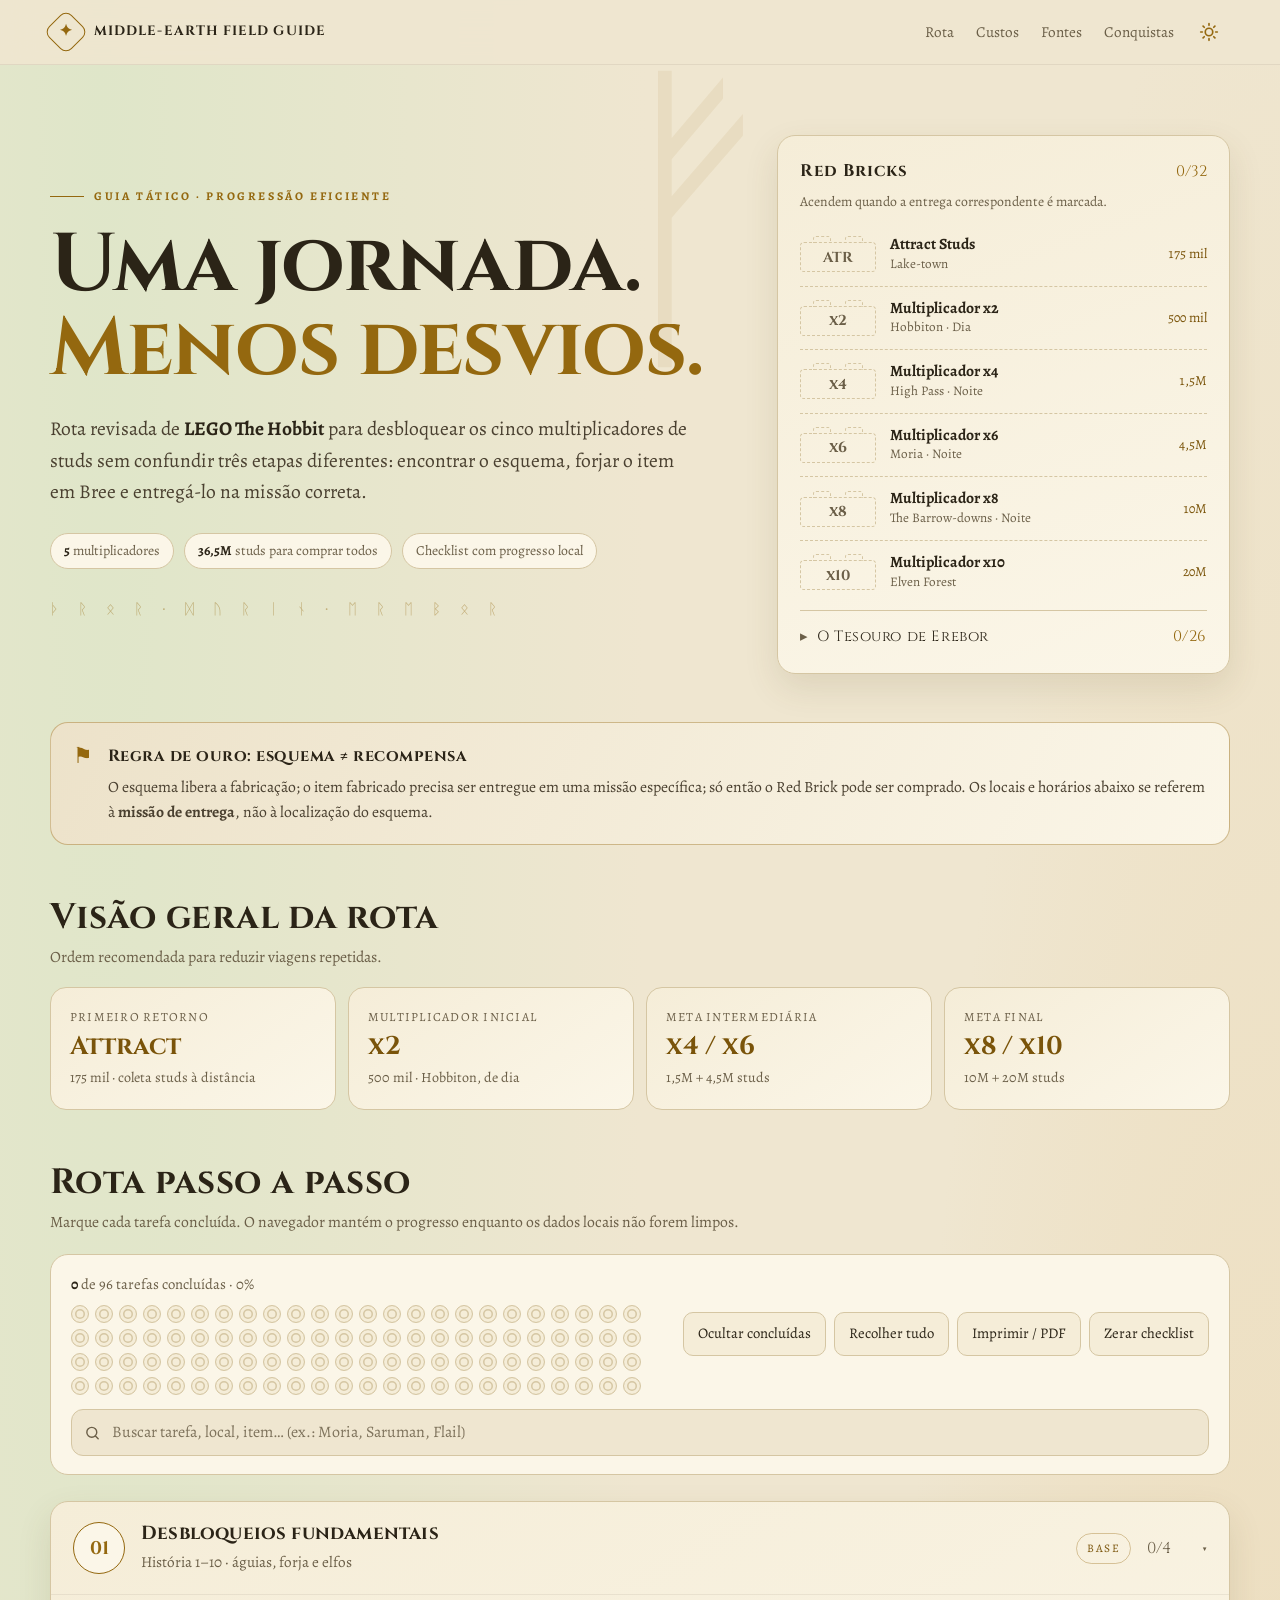
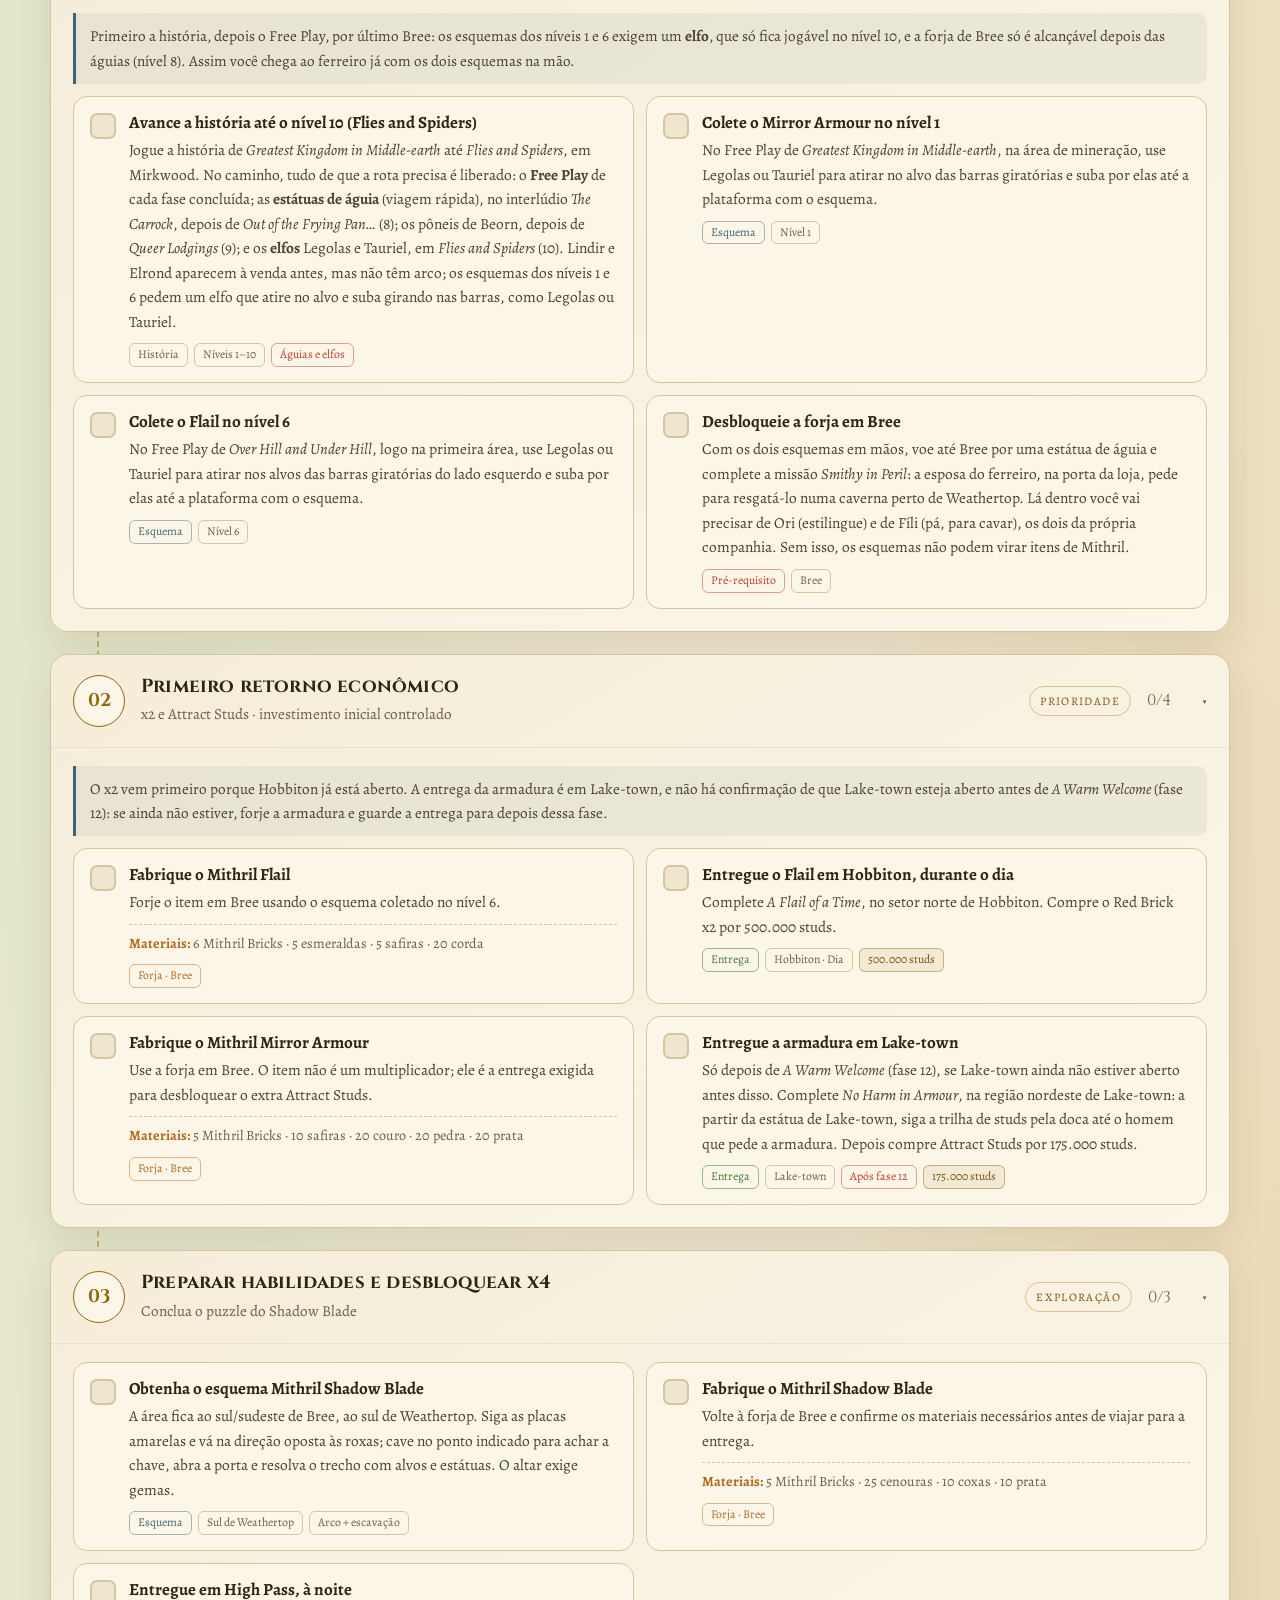
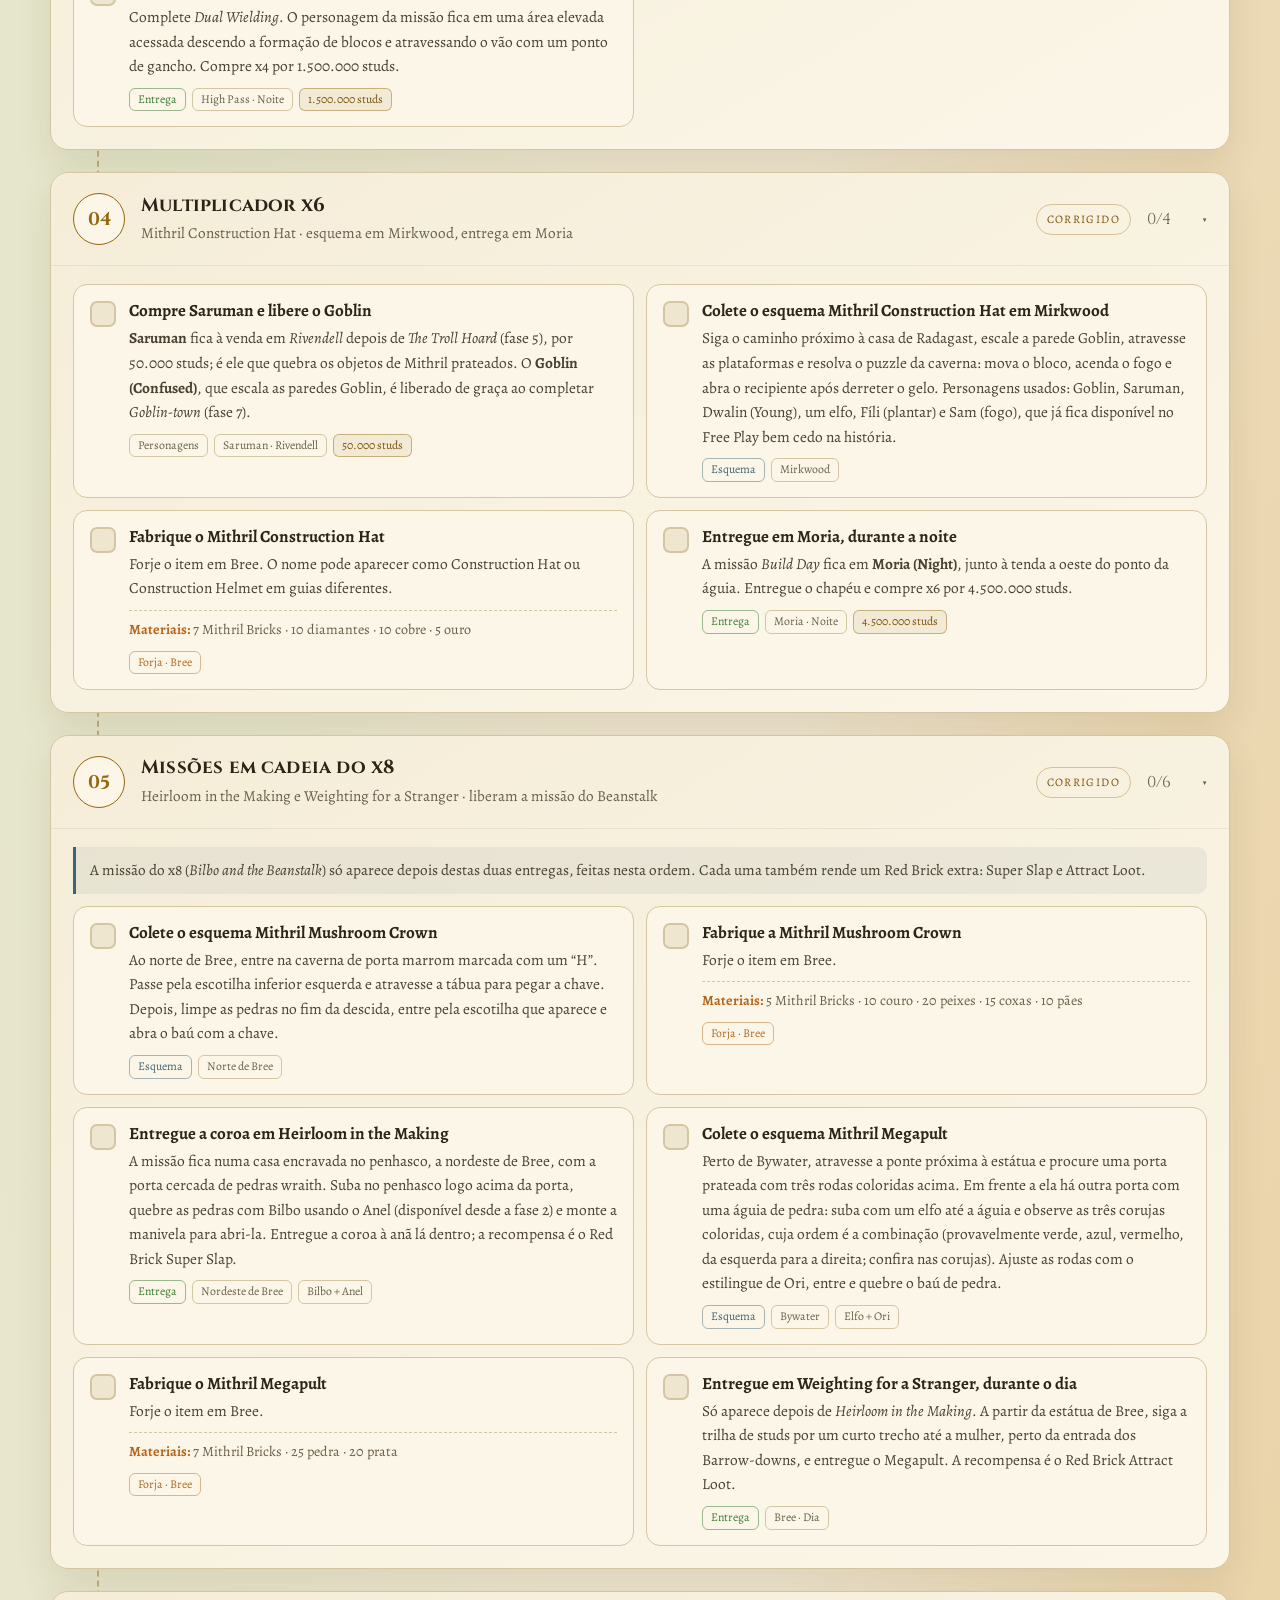
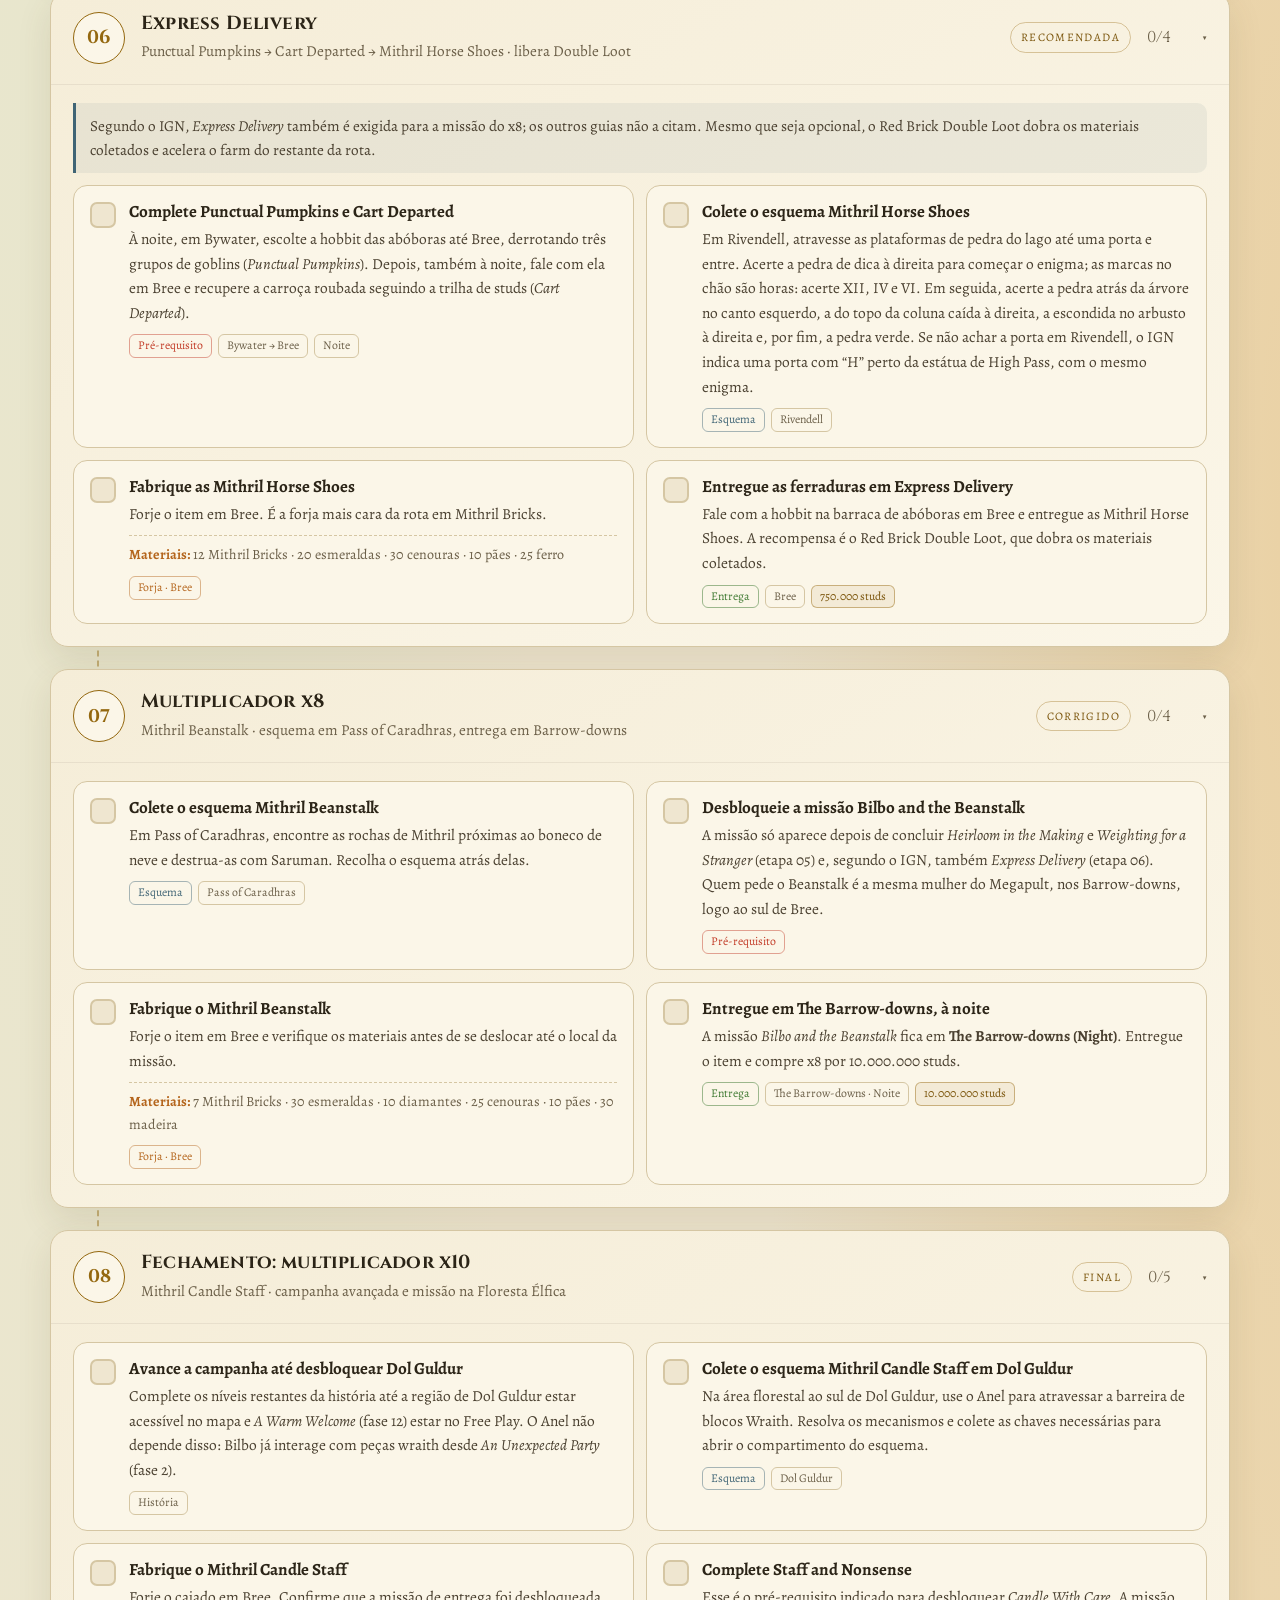
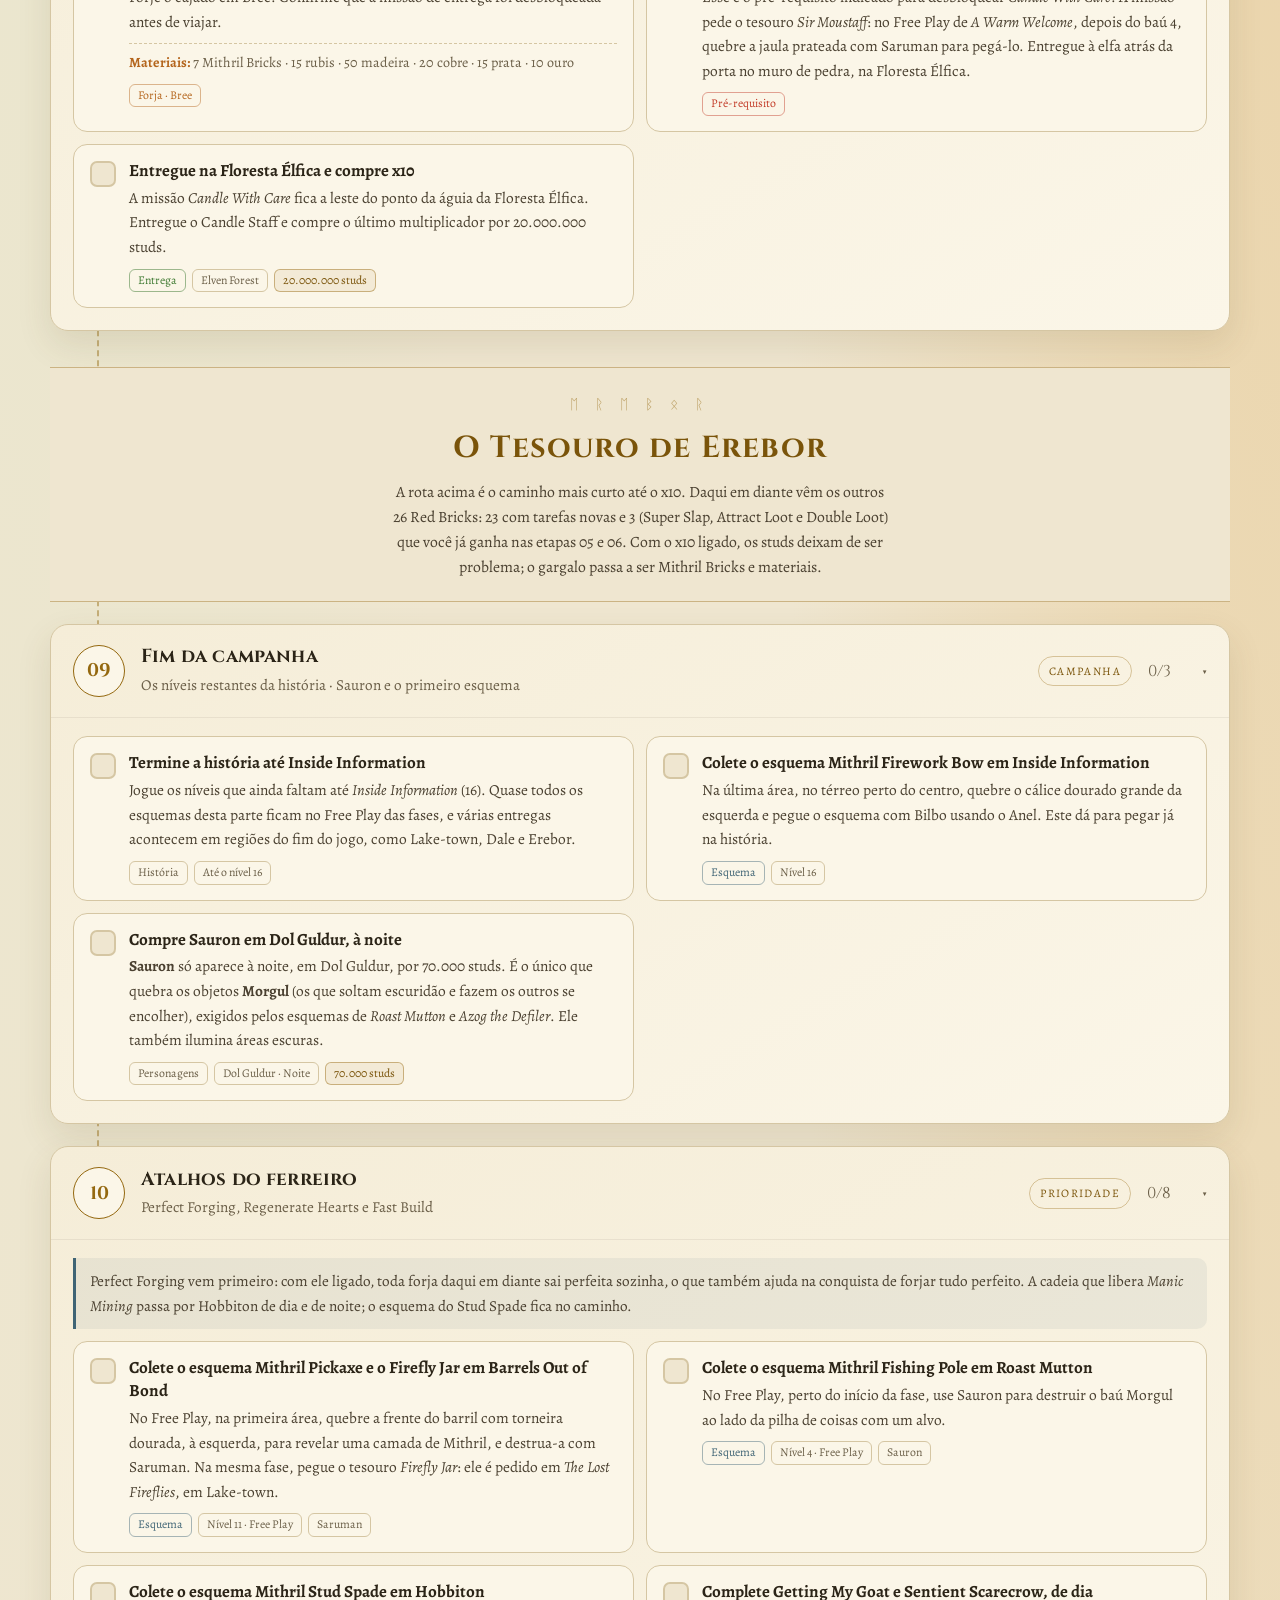
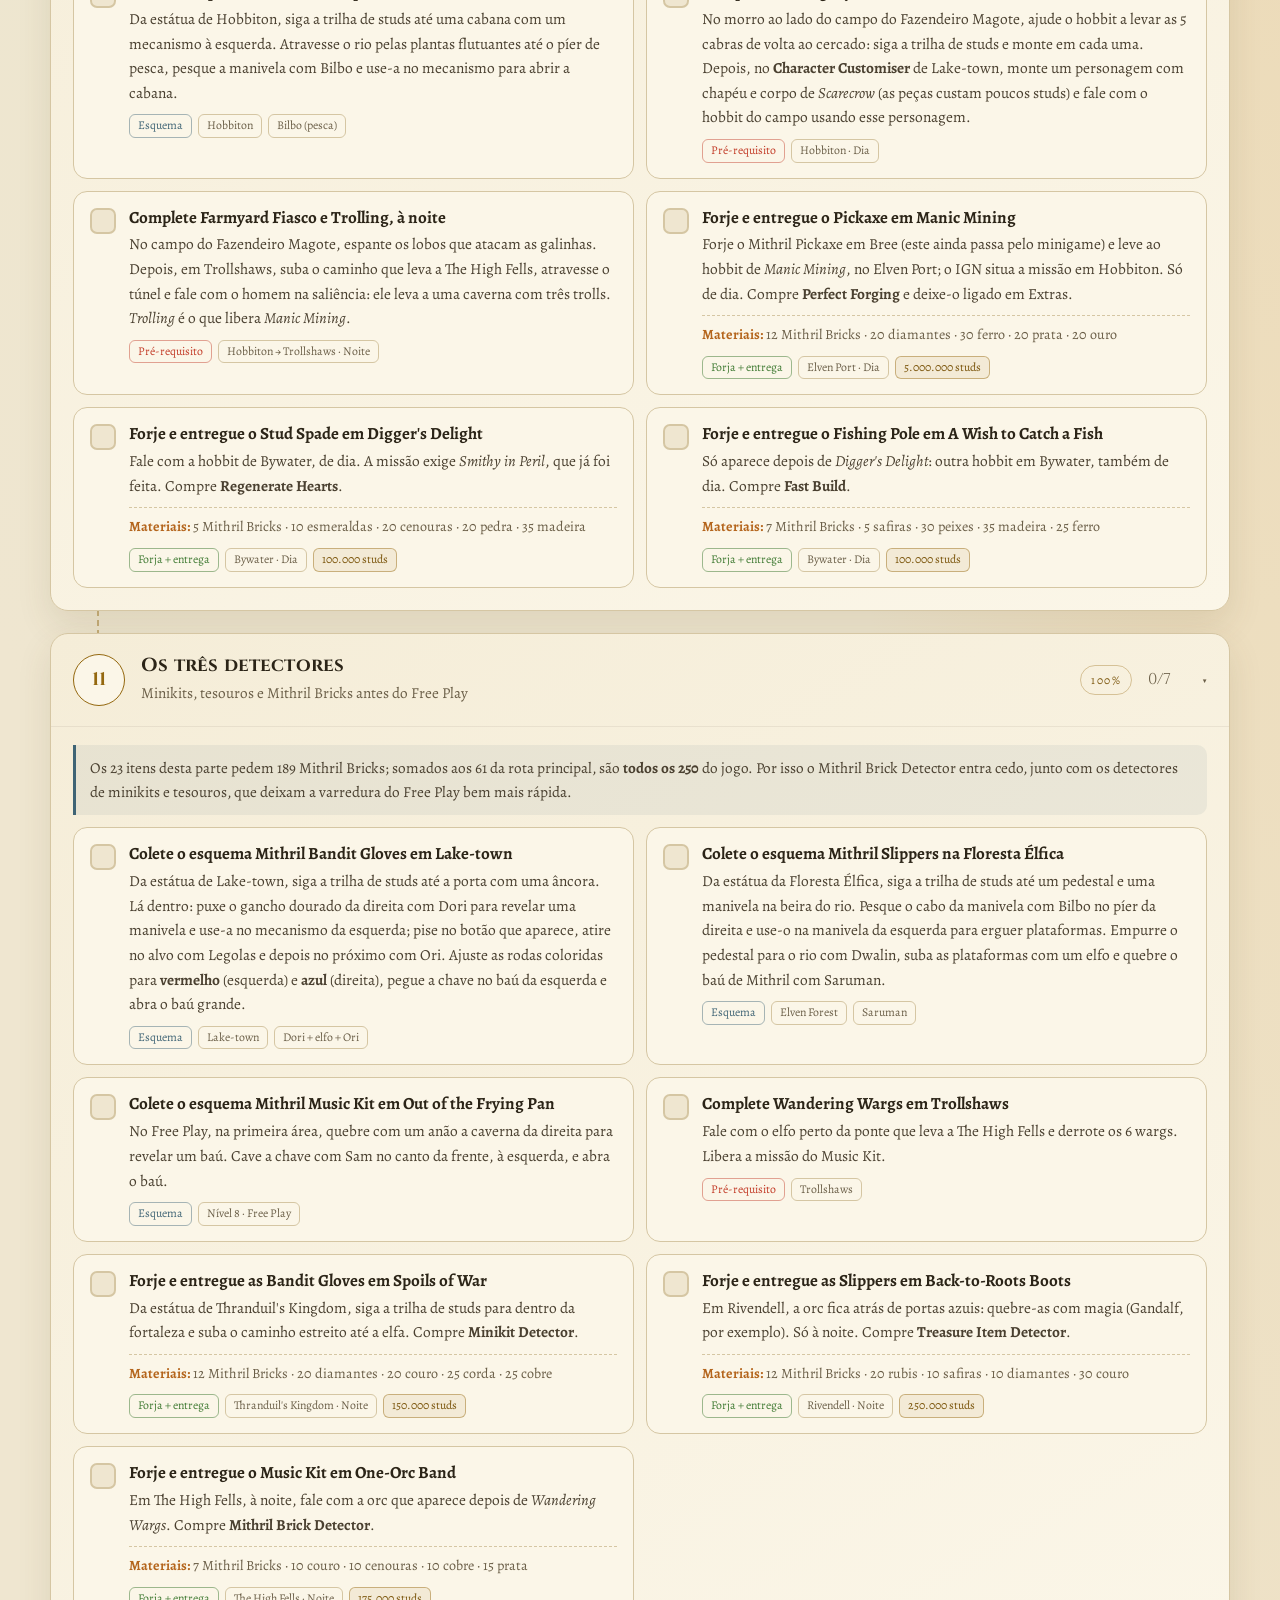
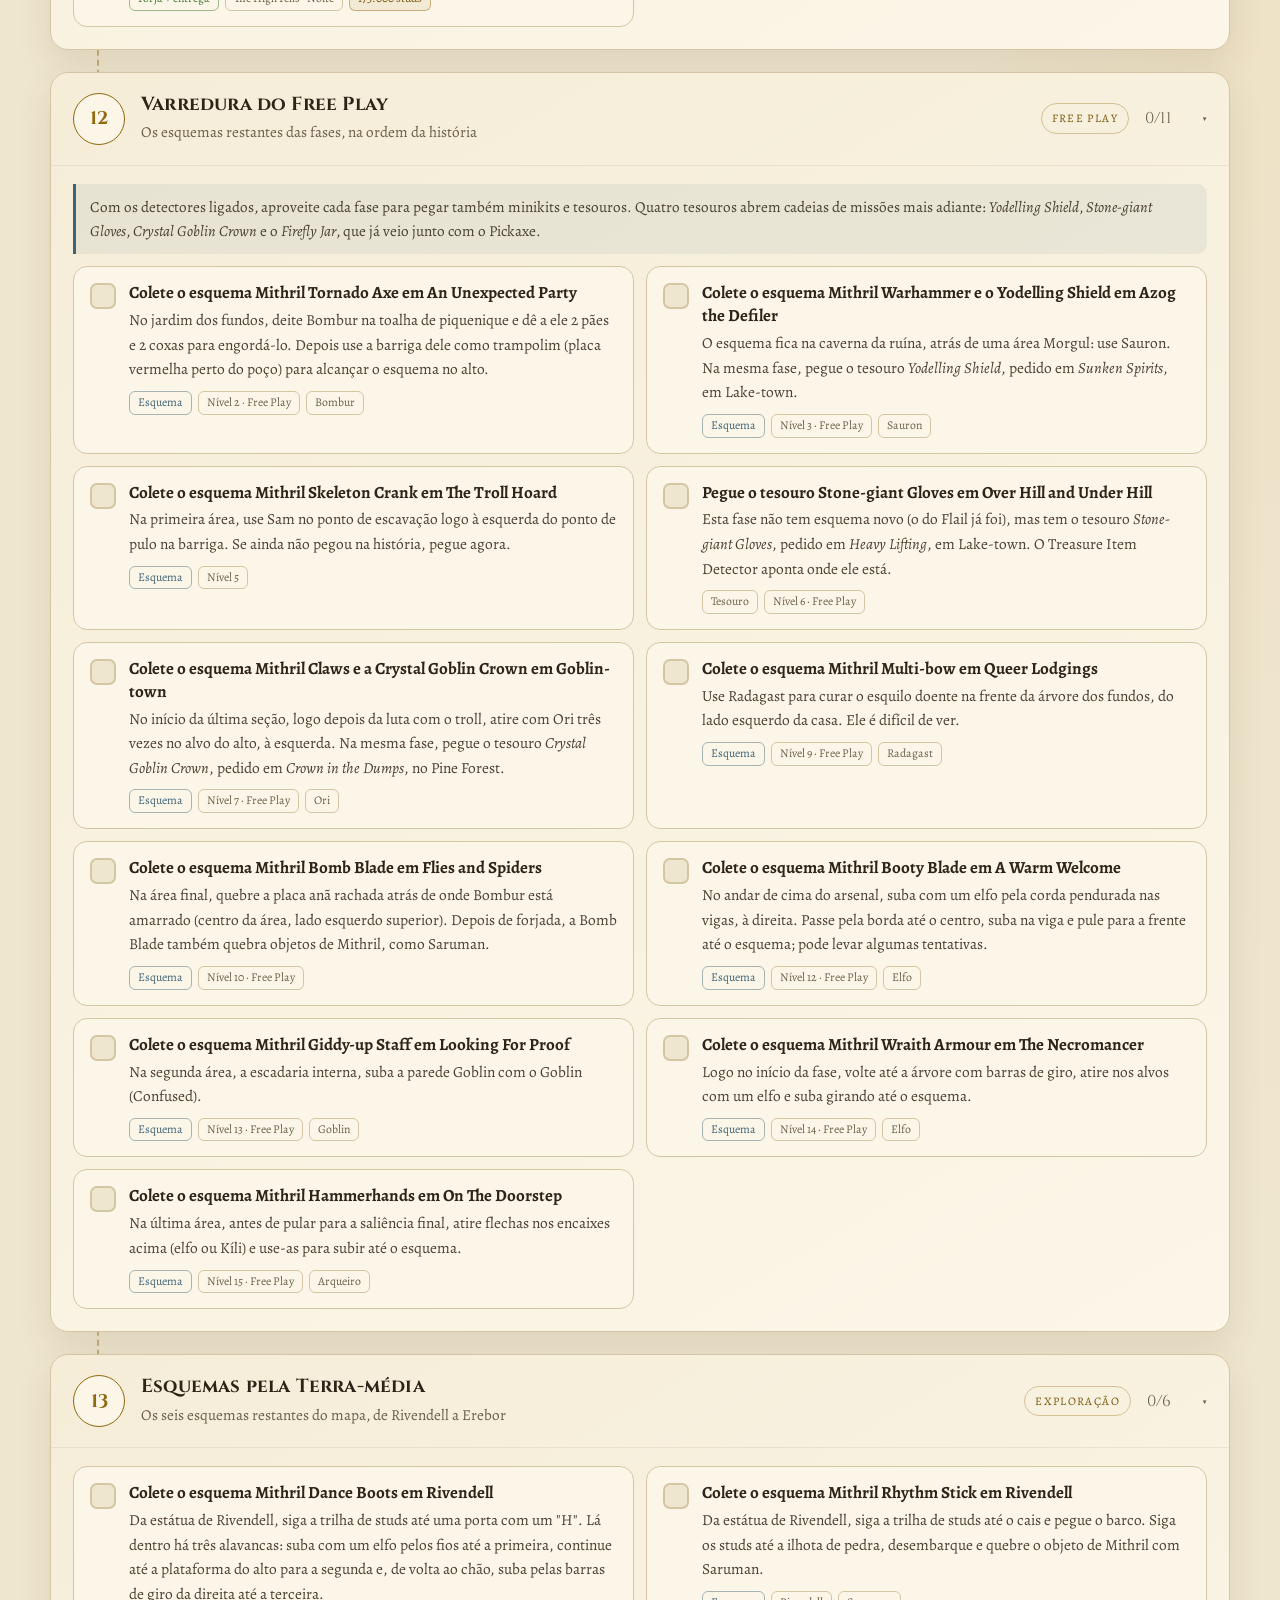
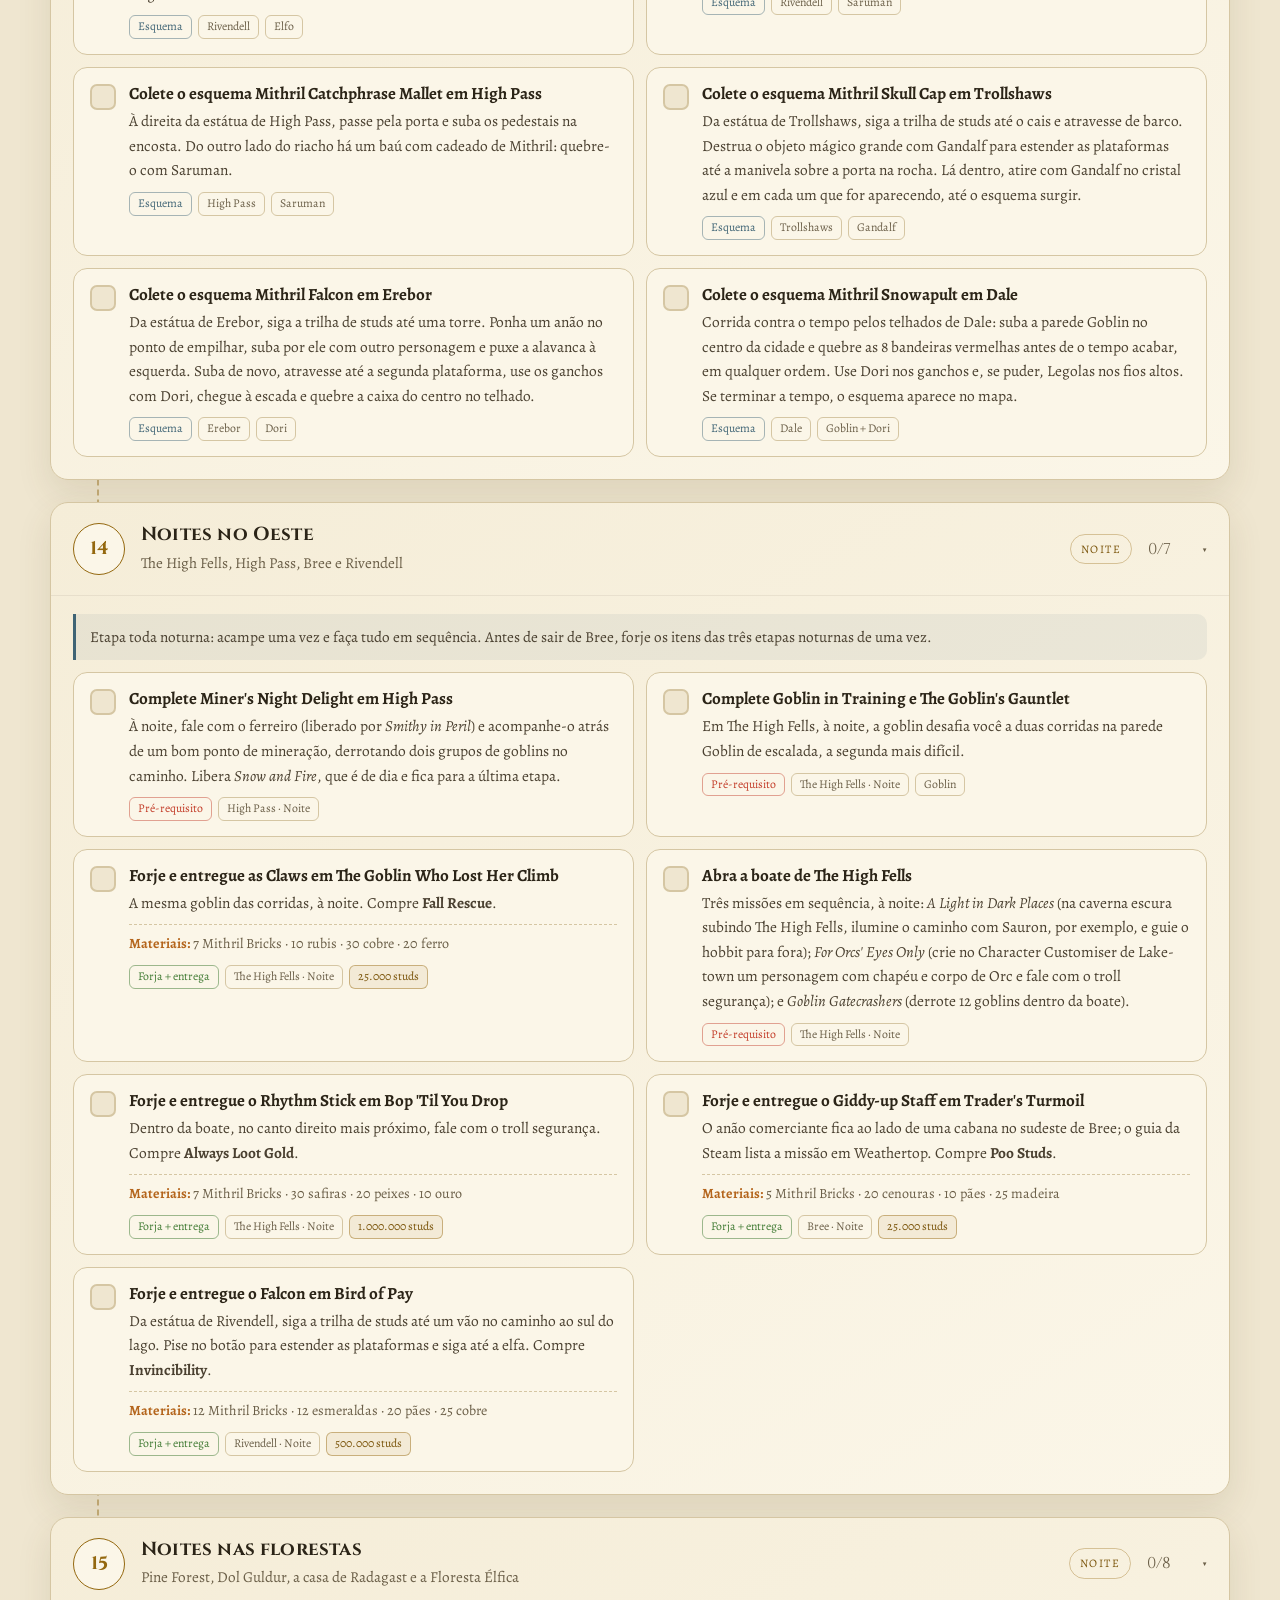
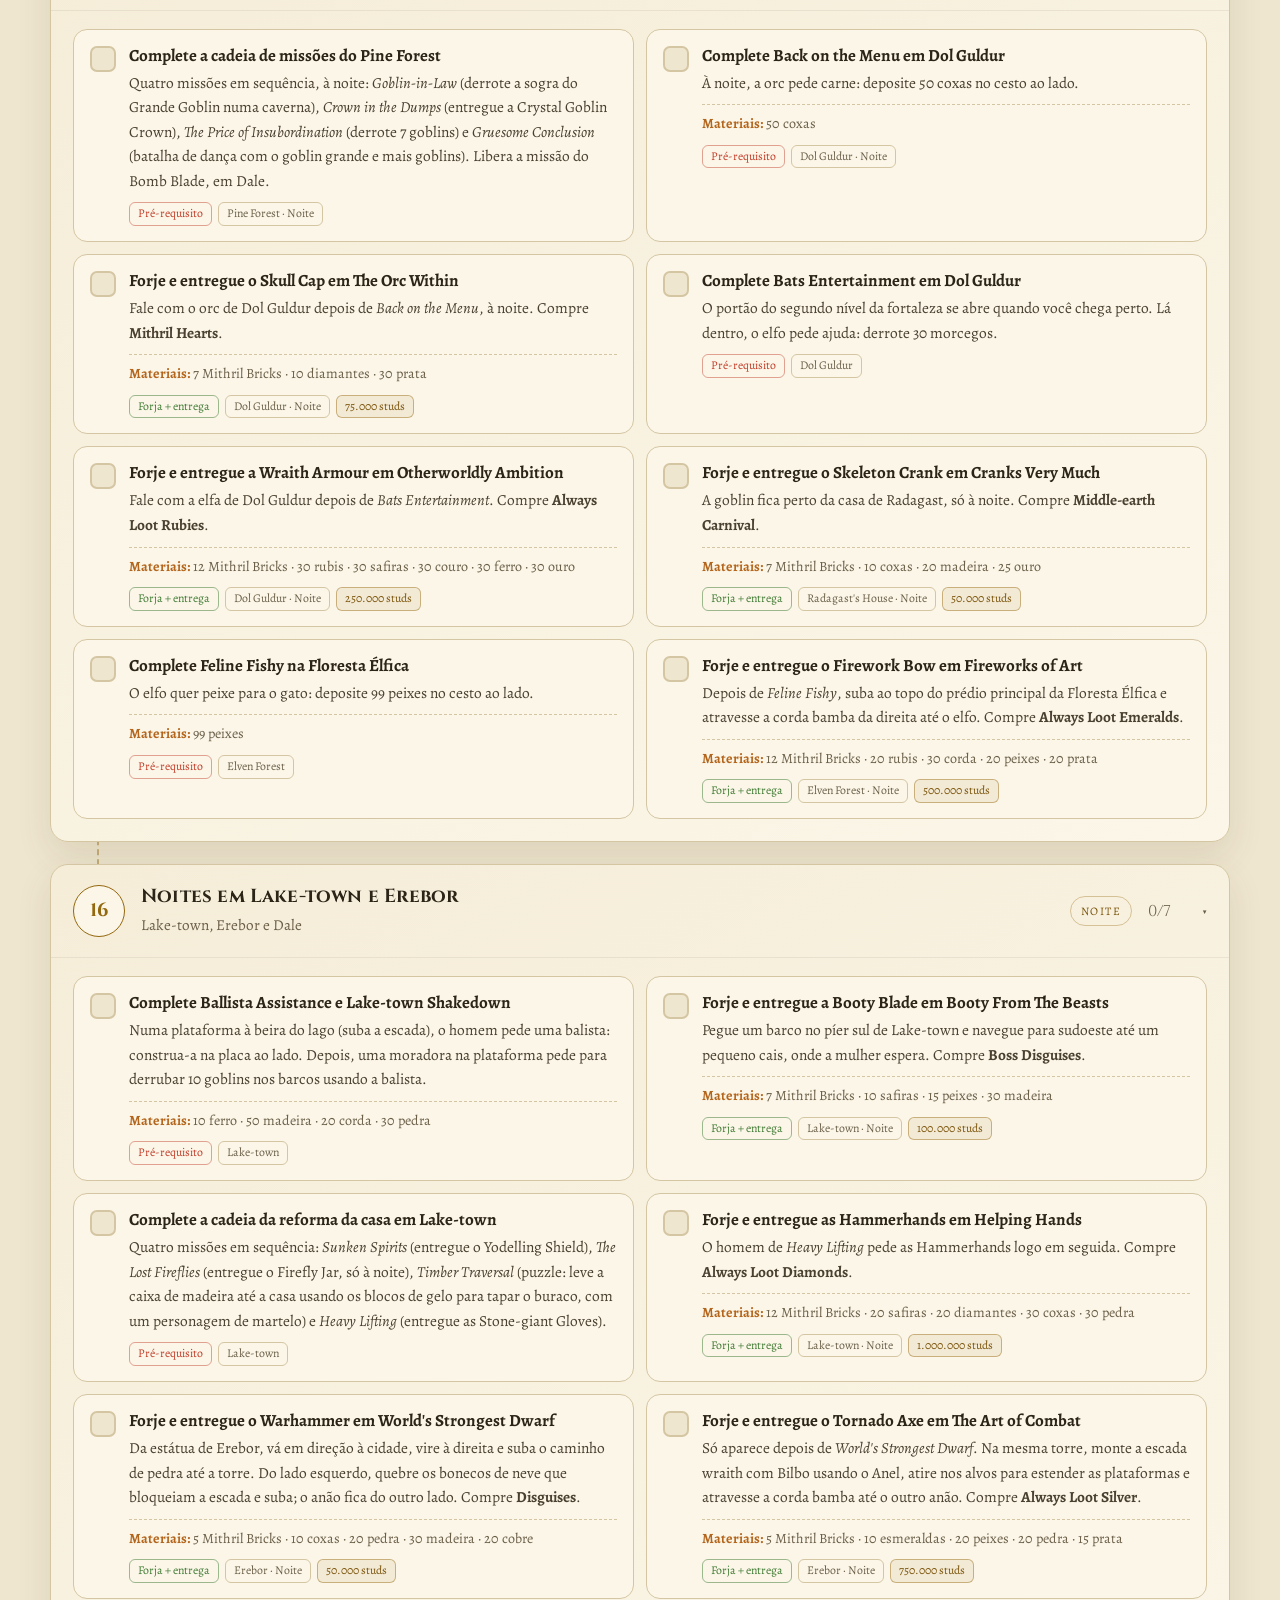
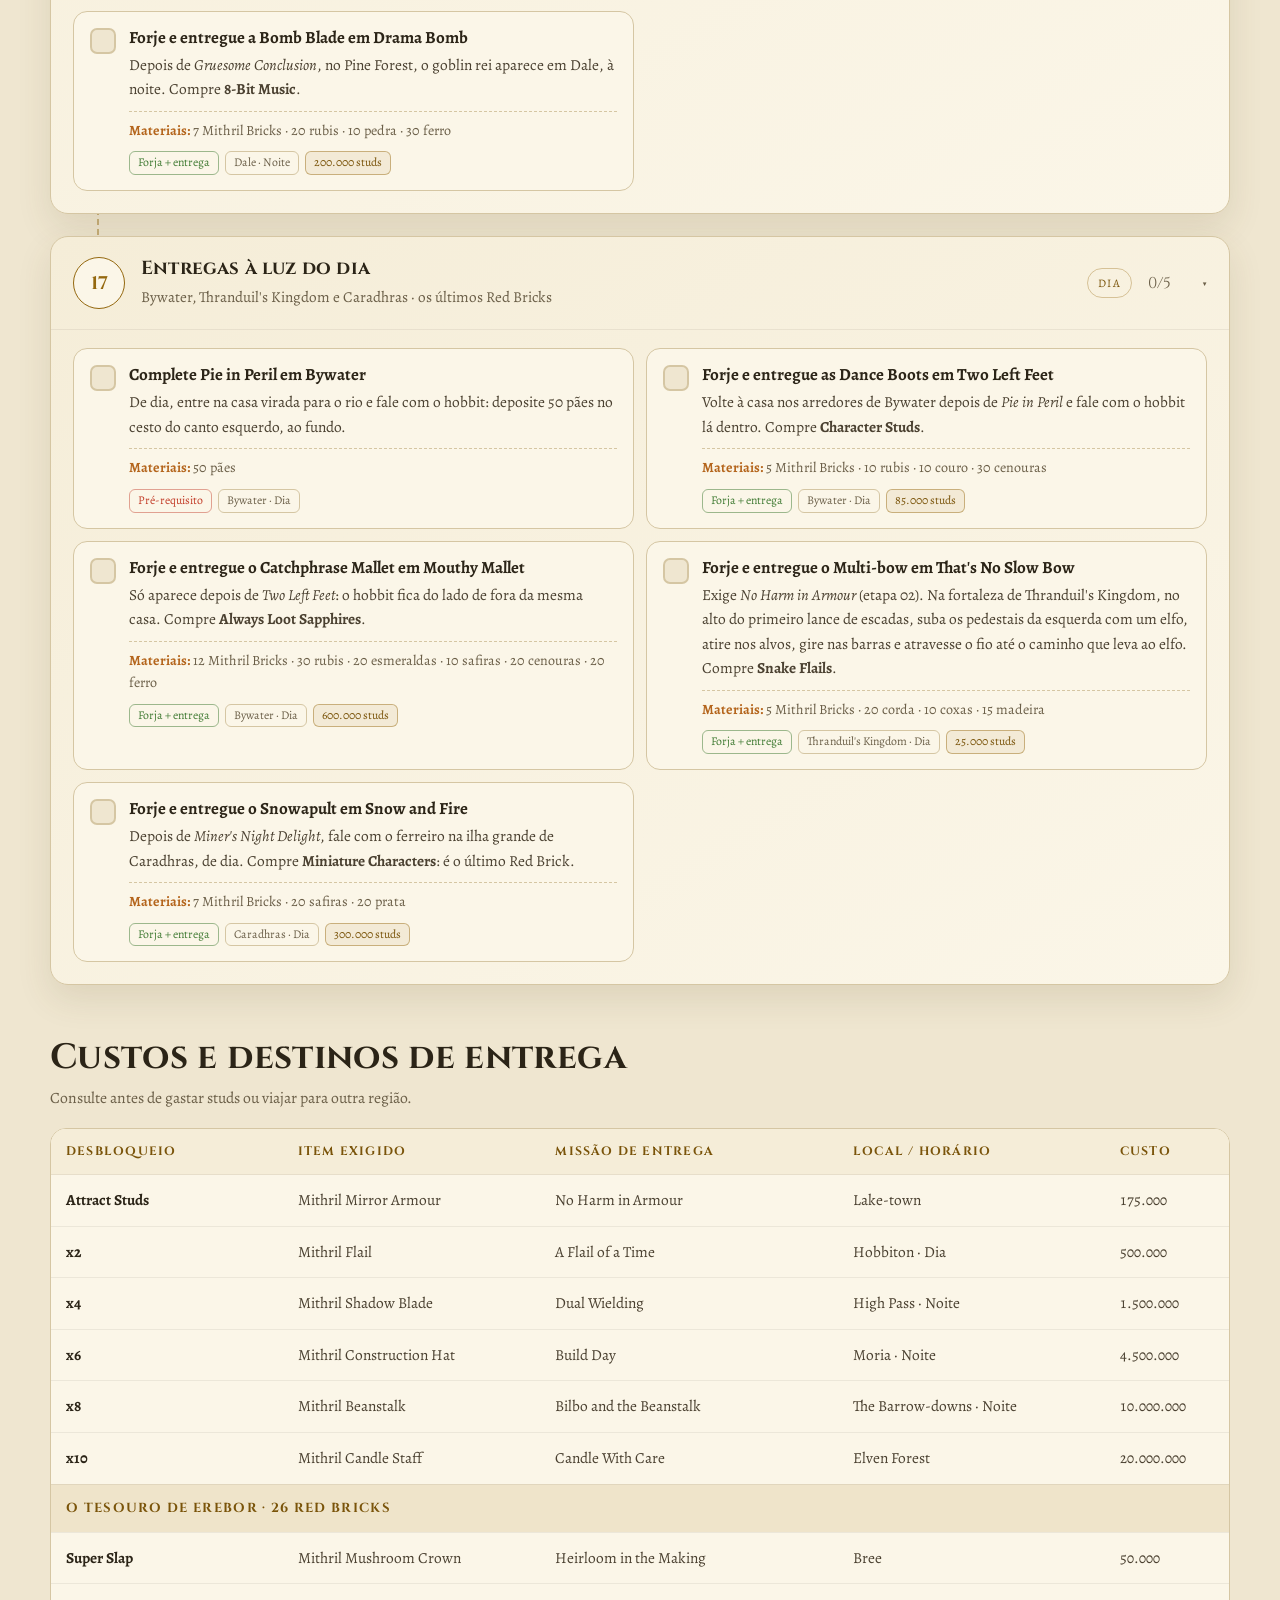
==== commit 5b1b8ebd: "Route: add "O Tesouro de Erebor" with the remaining 26 Red Bricks Nine new stages (t38-t99) after th" ====
--- a/index.html
+++ b/index.html
@@ -20,15 +20,15 @@
 <meta property="og:title" content="LEGO The Hobbit — Rota de Progressão">
 <meta property="og:description" content="Checklist para desbloquear os multiplicadores de studs (x2 a x10): esquema, forja em Bree e missão de entrega.">
 <meta property="og:url" content="https://ruysalles.github.io/LegoTheHobbit/">
-<meta property="og:image" content="https://ruysalles.github.io/LegoTheHobbit/og-image.png">
-<meta property="og:image:type" content="image/png">
+<meta property="og:image" content="https://ruysalles.github.io/LegoTheHobbit/og-image.jpg">
+<meta property="og:image:type" content="image/jpeg">
 <meta property="og:image:width" content="1200">
 <meta property="og:image:height" content="630">
 <meta property="og:image:alt" content="Uma jornada. Menos desvios. — Guia de progressão de LEGO The Hobbit">
 <meta name="twitter:card" content="summary_large_image">
 <meta name="twitter:title" content="LEGO The Hobbit — Rota de Progressão">
 <meta name="twitter:description" content="Checklist para desbloquear os multiplicadores de studs (x2 a x10) em LEGO The Hobbit.">
-<meta name="twitter:image" content="https://ruysalles.github.io/LegoTheHobbit/og-image.png">
+<meta name="twitter:image" content="https://ruysalles.github.io/LegoTheHobbit/og-image.jpg">
 
 <script src="assets/js/theme-init.js"></script>
 
@@ -62,25 +62,18 @@
    <div class="eyebrow">Guia tático · Progressão eficiente</div>
    <h1>Uma jornada.<br><em>Menos desvios.</em></h1>
    <p class="lede">Rota revisada de <strong>LEGO The Hobbit</strong> para desbloquear os cinco multiplicadores de studs sem confundir três etapas diferentes: encontrar o esquema, forjar o item em Bree e entregá-lo na missão correta.</p>
-   <div class="hero-meta">
-    <span class="pill"><strong>5</strong> multiplicadores</span>
-    <span class="pill"><strong>36,5M</strong> studs para comprar todos</span>
-    <span class="pill">Checklist com progresso local</span>
-   </div>
+   <div class="hero-meta" id="heroMeta"></div>
    <div class="moonletters" aria-hidden="true">ᚦ ᚱ ᛟ ᚱ · ᛞ ᚢ ᚱ ᛁ ᚾ · ᛖ ᚱ ᛖ ᛒ ᛟ ᚱ</div>
   </div>
 
   <aside class="vault" aria-label="Red Bricks desbloqueados">
    <div class="vault-head"><h2>Red Bricks</h2><span class="vault-count" id="vaultCount">0/6</span></div>
    <p class="vault-sub">Acendem quando a entrega correspondente é marcada.</p>
-   <ul class="bricks">
-    <li class="brickrow" data-unlock="t6"><span class="brick">ATR</span><span class="brickinfo"><strong>Attract Studs</strong><span>Lake-town</span></span><span class="brickcost">175 mil</span></li>
-    <li class="brickrow" data-unlock="t8"><span class="brick">x2</span><span class="brickinfo"><strong>Multiplicador x2</strong><span>Hobbiton · Dia</span></span><span class="brickcost">500 mil</span></li>
-    <li class="brickrow" data-unlock="t12"><span class="brick">x4</span><span class="brickinfo"><strong>Multiplicador x4</strong><span>High Pass · Noite</span></span><span class="brickcost">1,5M</span></li>
-    <li class="brickrow" data-unlock="t16"><span class="brick">x6</span><span class="brickinfo"><strong>Multiplicador x6</strong><span>Moria · Noite</span></span><span class="brickcost">4,5M</span></li>
-    <li class="brickrow" data-unlock="t20"><span class="brick">x8</span><span class="brickinfo"><strong>Multiplicador x8</strong><span>The Barrow-downs · Noite</span></span><span class="brickcost">10M</span></li>
-    <li class="brickrow" data-unlock="t25"><span class="brick">x10</span><span class="brickinfo"><strong>Multiplicador x10</strong><span>Elven Forest</span></span><span class="brickcost">20M</span></li>
-   </ul>
+   <ul class="bricks" id="bricks"></ul>
+   <details class="vault-more" id="vaultMore" hidden>
+    <summary><span id="vaultMoreTitle">Extras</span><span class="vault-count" id="vaultMoreCount">0/0</span></summary>
+    <ul class="bricks" id="bricksMore"></ul>
+   </details>
   </aside>
  </section>
 
@@ -122,92 +115,7 @@
    </label>
   </div>
 
-  <div class="stages">
-   <article class="stage">
-    <div class="stagehead"><div class="stage-num">01</div><div><h3>Desbloqueios fundamentais</h3><p>História 1–6 · acesso ao Free Play e à forja</p></div><span class="chips"><span class="stage-tag">Base</span><span class="stage-count"></span></span></div>
-    <div class="stagebody">
-     <label class="task"><input type="checkbox" data-id="t1"><span class="taskcopy"><div class="tasktitle">Complete os níveis 1 a 6</div><div class="taskdesc">Avance de <em>Greatest Kingdom in Middle-earth</em> até <em>Over Hill and Under Hill</em>. Isso libera o Free Play dos níveis concluídos e amplia as opções de personagens.</div><span class="meta"><span class="tag">História</span><span class="tag">Níveis 1–6</span></span></span></label>
-     <label class="task"><input type="checkbox" data-id="t2"><span class="taskcopy"><div class="tasktitle">Desbloqueie a forja em Bree</div><div class="taskdesc">Complete a missão <em>Smithy in Peril</em> e resgate o ferreiro. Sem isso, os esquemas não podem virar itens de Mithril.</div><span class="meta"><span class="tag k-req">Pré-requisito</span><span class="tag">Bree</span></span></span></label>
-     <label class="task"><input type="checkbox" data-id="t3"><span class="taskcopy"><div class="tasktitle">Colete o Mirror Armour no nível 1</div><div class="taskdesc">No Free Play de <em>Greatest Kingdom in Middle-earth</em>, use um elfo para atirar nos encaixes de flecha da área de mineração e alcançar a plataforma elevada.</div><span class="meta"><span class="tag k-schem">Esquema</span><span class="tag">Nível 1</span></span></span></label>
-     <label class="task"><input type="checkbox" data-id="t4"><span class="taskcopy"><div class="tasktitle">Colete o Flail no nível 6</div><div class="taskdesc">No início de <em>Over Hill and Under Hill</em>, use um elfo nos encaixes de flecha e atravesse os apoios até a plataforma com o esquema.</div><span class="meta"><span class="tag k-schem">Esquema</span><span class="tag">Nível 6</span></span></span></label>
-    </div>
-   </article>
-
-   <article class="stage">
-    <div class="stagehead"><div class="stage-num">02</div><div><h3>Primeiro retorno econômico</h3><p>Attract Studs e x2 · investimento inicial controlado</p></div><span class="chips"><span class="stage-tag">Prioridade</span><span class="stage-count"></span></span></div>
-    <div class="stagebody">
-     <label class="task"><input type="checkbox" data-id="t5"><span class="taskcopy"><div class="tasktitle">Fabrique o Mithril Mirror Armour</div><div class="taskdesc">Use a forja em Bree. O item não é um multiplicador; ele é a entrega exigida para desbloquear o extra Attract Studs.</div><div class="mats"><b>Materiais:</b> 5 Mithril Bricks · 10 safiras · 20 couro · 20 pedra · 20 prata</div><span class="meta"><span class="tag k-forge">Forja · Bree</span></span></span></label>
-     <label class="task"><input type="checkbox" data-id="t6"><span class="taskcopy"><div class="tasktitle">Entregue a armadura em Lake-town</div><div class="taskdesc">Complete <em>No Harm in Armour</em>, na região nordeste de Lake-town. A partir da estátua de Lake-town, siga a trilha de studs pela doca até o homem que pede a armadura. Depois compre Attract Studs por 175.000 studs.</div><span class="meta"><span class="tag k-deliv">Entrega</span><span class="tag">Lake-town</span><span class="tag gold">175.000 studs</span></span></span></label>
-     <label class="task"><input type="checkbox" data-id="t7"><span class="taskcopy"><div class="tasktitle">Fabrique o Mithril Flail</div><div class="taskdesc">Forje o item em Bree usando o esquema coletado no nível 6.</div><div class="mats"><b>Materiais:</b> 6 Mithril Bricks · 5 esmeraldas · 5 safiras · 20 corda</div><span class="meta"><span class="tag k-forge">Forja · Bree</span></span></span></label>
-     <label class="task"><input type="checkbox" data-id="t8"><span class="taskcopy"><div class="tasktitle">Entregue o Flail em Hobbiton, durante o dia</div><div class="taskdesc">Complete <em>A Flail of a Time</em>, no setor norte de Hobbiton. Compre o Red Brick x2 por 500.000 studs.</div><span class="meta"><span class="tag k-deliv">Entrega</span><span class="tag">Hobbiton · Dia</span><span class="tag gold">500.000 studs</span></span></span></label>
-    </div>
-   </article>
-
-   <article class="stage">
-    <div class="stagehead"><div class="stage-num">03</div><div><h3>Preparar habilidades e desbloquear x4</h3><p>Avance a história e conclua o puzzle do Shadow Blade</p></div><span class="chips"><span class="stage-tag">Exploração</span><span class="stage-count"></span></span></div>
-    <div class="stagebody">
-     <label class="task"><input type="checkbox" data-id="t9"><span class="taskcopy"><div class="tasktitle">Avance pelos níveis 7–9 conforme necessário</div><div class="taskdesc">Complete <em>Goblin Town</em> até <em>Queer Lodgings</em> para ampliar o elenco e abrir caminho para as próximas regiões. Não compre personagens antes de confirmar o bloqueio específico.</div><span class="meta"><span class="tag">História</span><span class="tag">Níveis 7–9</span></span></span></label>
-     <label class="task"><input type="checkbox" data-id="t10"><span class="taskcopy"><div class="tasktitle">Obtenha o esquema Mithril Shadow Blade</div><div class="taskdesc">A área fica ao sul/sudeste de Bree, ao sul de Weathertop. Siga as placas amarelas e vá na direção oposta às roxas; cave no ponto indicado para achar a chave, abra a porta e resolva o trecho com alvos e estátuas. O altar exige gemas.</div><span class="meta"><span class="tag k-schem">Esquema</span><span class="tag">Sul de Weathertop</span><span class="tag">Arco + escavação</span></span></span></label>
-     <label class="task"><input type="checkbox" data-id="t11"><span class="taskcopy"><div class="tasktitle">Fabrique o Mithril Shadow Blade</div><div class="taskdesc">Volte à forja de Bree e confirme os materiais necessários antes de viajar para a entrega.</div><div class="mats"><b>Materiais:</b> 5 Mithril Bricks · 25 cenouras · 10 coxas · 10 prata</div><span class="meta"><span class="tag k-forge">Forja · Bree</span></span></span></label>
-     <label class="task"><input type="checkbox" data-id="t12"><span class="taskcopy"><div class="tasktitle">Entregue em High Pass, à noite</div><div class="taskdesc">Complete <em>Dual Wielding</em>. O personagem da missão fica em uma área elevada acessada descendo a formação de blocos e atravessando o vão com um ponto de gancho. Compre x4 por 1.500.000 studs.</div><span class="meta"><span class="tag k-deliv">Entrega</span><span class="tag">High Pass · Noite</span><span class="tag gold">1.500.000 studs</span></span></span></label>
-    </div>
-   </article>
-
-   <article class="stage">
-    <div class="stagehead"><div class="stage-num">04</div><div><h3>Multiplicador x6</h3><p>Mithril Construction Hat · esquema em Mirkwood, entrega em Moria</p></div><span class="chips"><span class="stage-tag">Corrigido</span><span class="stage-count"></span></span></div>
-    <div class="stagebody">
-     <label class="task"><input type="checkbox" data-id="t13"><span class="taskcopy"><div class="tasktitle">Desbloqueie a escalada Goblin e a magia de Saruman</div><div class="taskdesc">Use um Goblin para paredes próprias dessa classe e Saruman para quebrar blocos de Mithril. Confirme que esses personagens estão disponíveis antes de iniciar o desvio.</div><span class="meta"><span class="tag">Habilidades</span><span class="tag">Goblin</span><span class="tag">Saruman</span></span></span></label>
-     <label class="task"><input type="checkbox" data-id="t14"><span class="taskcopy"><div class="tasktitle">Colete o esquema Mithril Construction Hat em Mirkwood</div><div class="taskdesc">Siga o caminho próximo à casa de Radagast, escale a parede Goblin, atravesse as plataformas e resolva o puzzle da caverna: mova o bloco, acenda o fogo e abra o recipiente após derreter o gelo.</div><span class="meta"><span class="tag k-schem">Esquema</span><span class="tag">Mirkwood</span></span></span></label>
-     <label class="task"><input type="checkbox" data-id="t15"><span class="taskcopy"><div class="tasktitle">Fabrique o Mithril Construction Hat</div><div class="taskdesc">Forje o item em Bree. O nome pode aparecer como Construction Hat ou Construction Helmet em guias diferentes.</div><div class="mats"><b>Materiais:</b> 7 Mithril Bricks · 10 diamantes · 10 cobre · 5 ouro</div><span class="meta"><span class="tag k-forge">Forja · Bree</span></span></span></label>
-     <label class="task"><input type="checkbox" data-id="t16"><span class="taskcopy"><div class="tasktitle">Entregue em Moria, durante a noite</div><div class="taskdesc">A missão <em>Build Day</em> fica em <strong>Moria (Night)</strong>, junto à tenda a oeste do ponto da águia. Entregue o chapéu e compre x6 por 4.500.000 studs.</div><span class="meta"><span class="tag k-deliv">Entrega</span><span class="tag">Moria · Noite</span><span class="tag gold">4.500.000 studs</span></span></span></label>
-    </div>
-   </article>
-
-   <article class="stage">
-    <div class="stagehead"><div class="stage-num">05</div><div><h3>Missões em cadeia do x8</h3><p>Heirloom in the Making e Weighting for a Stranger · liberam a missão do Beanstalk</p></div><span class="chips"><span class="stage-tag">Corrigido</span><span class="stage-count"></span></span></div>
-    <div class="stagebody">
-     <div class="stage-note">A missão do x8 (<em>Bilbo and the Beanstalk</em>) só aparece depois destas duas entregas, feitas nesta ordem. Cada uma também rende um Red Brick extra: Super Slap e Attract Loot.</div>
-     <label class="task"><input type="checkbox" data-id="t26"><span class="taskcopy"><div class="tasktitle">Colete o esquema Mithril Mushroom Crown</div><div class="taskdesc">Ao norte de Bree, entre na caverna de porta marrom marcada com um “H”. Passe pela escotilha inferior esquerda e atravesse a tábua para pegar a chave. Depois, limpe as pedras no fim da descida, entre pela escotilha que aparece e abra o baú com a chave.</div><span class="meta"><span class="tag k-schem">Esquema</span><span class="tag">Norte de Bree</span></span></span></label>
-     <label class="task"><input type="checkbox" data-id="t27"><span class="taskcopy"><div class="tasktitle">Fabrique a Mithril Mushroom Crown</div><div class="taskdesc">Forje o item em Bree.</div><div class="mats"><b>Materiais:</b> 5 Mithril Bricks · 10 couro · 20 peixes · 15 coxas · 10 pães</div><span class="meta"><span class="tag k-forge">Forja · Bree</span></span></span></label>
-     <label class="task"><input type="checkbox" data-id="t28"><span class="taskcopy"><div class="tasktitle">Entregue a coroa em Heirloom in the Making</div><div class="taskdesc">A missão fica numa casa encravada no penhasco, a nordeste de Bree, com a porta cercada de pedras wraith. Suba no penhasco logo acima da porta, quebre as pedras com Bilbo usando o Anel e monte a manivela para abri-la. Entregue a coroa à anã lá dentro; a recompensa é o Red Brick Super Slap.</div><span class="meta"><span class="tag k-deliv">Entrega</span><span class="tag">Nordeste de Bree</span><span class="tag">Bilbo + Anel</span></span></span></label>
-     <label class="task"><input type="checkbox" data-id="t29"><span class="taskcopy"><div class="tasktitle">Colete o esquema Mithril Megapult</div><div class="taskdesc">Perto de Bywater, atravesse a ponte próxima à estátua e procure uma porta prateada com três rodas coloridas acima. Em frente a ela há outra porta com uma águia de pedra: suba com um elfo até a águia e observe as três corujas coloridas, cuja ordem é a combinação. Ajuste as rodas com o estilingue de Ori, entre e quebre o baú de pedra.</div><span class="meta"><span class="tag k-schem">Esquema</span><span class="tag">Bywater</span><span class="tag">Elfo + Ori</span></span></span></label>
-     <label class="task"><input type="checkbox" data-id="t30"><span class="taskcopy"><div class="tasktitle">Fabrique o Mithril Megapult</div><div class="taskdesc">Forje o item em Bree.</div><div class="mats"><b>Materiais:</b> 7 Mithril Bricks · 25 pedra · 20 prata</div><span class="meta"><span class="tag k-forge">Forja · Bree</span></span></span></label>
-     <label class="task"><input type="checkbox" data-id="t31"><span class="taskcopy"><div class="tasktitle">Entregue em Weighting for a Stranger, durante o dia</div><div class="taskdesc">Só aparece depois de <em>Heirloom in the Making</em>. A partir da estátua de Bree, siga a trilha de studs por um curto trecho até a mulher, perto da entrada dos Barrow-downs, e entregue o Megapult. A recompensa é o Red Brick Attract Loot.</div><span class="meta"><span class="tag k-deliv">Entrega</span><span class="tag">Bree · Dia</span></span></span></label>
-    </div>
-   </article>
-
-   <article class="stage">
-    <div class="stagehead"><div class="stage-num">06</div><div><h3>Express Delivery</h3><p>Punctual Pumpkins → Cart Departed → Mithril Horse Shoes · libera Double Loot</p></div><span class="chips"><span class="stage-tag">Recomendada</span><span class="stage-count"></span></span></div>
-    <div class="stagebody">
-     <div class="stage-note">Segundo o IGN, <em>Express Delivery</em> também é exigida para a missão do x8; os outros guias não a citam. Mesmo que seja opcional, o Red Brick Double Loot dobra os materiais coletados e acelera o farm do restante da rota.</div>
-     <label class="task"><input type="checkbox" data-id="t32"><span class="taskcopy"><div class="tasktitle">Complete Punctual Pumpkins e Cart Departed</div><div class="taskdesc">À noite, em Bywater, escolte a hobbit das abóboras até Bree, derrotando três grupos de goblins (<em>Punctual Pumpkins</em>). Depois, também à noite, fale com ela em Bree e recupere a carroça roubada seguindo a trilha de studs (<em>Cart Departed</em>).</div><span class="meta"><span class="tag k-req">Pré-requisito</span><span class="tag">Bywater → Bree</span><span class="tag">Noite</span></span></span></label>
-     <label class="task"><input type="checkbox" data-id="t33"><span class="taskcopy"><div class="tasktitle">Colete o esquema Mithril Horse Shoes</div><div class="taskdesc">Em Rivendell, atravesse as plataformas de pedra do lago até uma porta e entre. Acerte a pedra de dica à direita para começar o enigma; as marcas no chão são horas: acerte XII, IV e VI. Em seguida, acerte a pedra atrás da árvore no canto esquerdo, a do topo da coluna caída à direita, a escondida no arbusto à direita e, por fim, a pedra verde.</div><span class="meta"><span class="tag k-schem">Esquema</span><span class="tag">Rivendell</span></span></span></label>
-     <label class="task"><input type="checkbox" data-id="t34"><span class="taskcopy"><div class="tasktitle">Fabrique as Mithril Horse Shoes</div><div class="taskdesc">Forje o item em Bree. É a forja mais cara da rota em Mithril Bricks.</div><div class="mats"><b>Materiais:</b> 12 Mithril Bricks · 20 esmeraldas · 30 cenouras · 10 pães · 25 ferro</div><span class="meta"><span class="tag k-forge">Forja · Bree</span></span></span></label>
-     <label class="task"><input type="checkbox" data-id="t35"><span class="taskcopy"><div class="tasktitle">Entregue as ferraduras em Express Delivery</div><div class="taskdesc">Fale com a hobbit na barraca de abóboras em Bree e entregue as Mithril Horse Shoes. A recompensa é o Red Brick Double Loot, que dobra os materiais coletados.</div><span class="meta"><span class="tag k-deliv">Entrega</span><span class="tag">Bree</span><span class="tag gold">750.000 studs</span></span></span></label>
-    </div>
-   </article>
-
-   <article class="stage">
-    <div class="stagehead"><div class="stage-num">07</div><div><h3>Multiplicador x8</h3><p>Mithril Beanstalk · esquema em Pass of Caradhras, entrega em Barrow-downs</p></div><span class="chips"><span class="stage-tag">Corrigido</span><span class="stage-count"></span></span></div>
-    <div class="stagebody">
-     <label class="task"><input type="checkbox" data-id="t17"><span class="taskcopy"><div class="tasktitle">Colete o esquema Mithril Beanstalk</div><div class="taskdesc">Em Pass of Caradhras, encontre as rochas de Mithril próximas ao boneco de neve e destrua-as com Saruman. Recolha o esquema atrás delas.</div><span class="meta"><span class="tag k-schem">Esquema</span><span class="tag">Pass of Caradhras</span></span></span></label>
-     <label class="task"><input type="checkbox" data-id="t18"><span class="taskcopy"><div class="tasktitle">Desbloqueie a missão Bilbo and the Beanstalk</div><div class="taskdesc">A missão só aparece depois de concluir <em>Heirloom in the Making</em> e <em>Weighting for a Stranger</em> (etapa 05) e, segundo o IGN, também <em>Express Delivery</em> (etapa 06). Quem pede o Beanstalk é a mesma mulher do Megapult, nos Barrow-downs, logo ao sul de Bree.</div><span class="meta"><span class="tag k-req">Pré-requisito</span></span></span></label>
-     <label class="task"><input type="checkbox" data-id="t19"><span class="taskcopy"><div class="tasktitle">Fabrique o Mithril Beanstalk</div><div class="taskdesc">Forje o item em Bree e verifique os materiais antes de se deslocar até o local da missão.</div><div class="mats"><b>Materiais:</b> 7 Mithril Bricks · 30 esmeraldas · 10 diamantes · 25 cenouras · 10 pães · 30 madeira</div><span class="meta"><span class="tag k-forge">Forja · Bree</span></span></span></label>
-     <label class="task"><input type="checkbox" data-id="t20"><span class="taskcopy"><div class="tasktitle">Entregue em The Barrow-downs, à noite</div><div class="taskdesc">A missão <em>Bilbo and the Beanstalk</em> fica em <strong>The Barrow-downs (Night)</strong>. Entregue o item e compre x8 por 10.000.000 studs.</div><span class="meta"><span class="tag k-deliv">Entrega</span><span class="tag">The Barrow-downs · Noite</span><span class="tag gold">10.000.000 studs</span></span></span></label>
-    </div>
-   </article>
-
-   <article class="stage">
-    <div class="stagehead"><div class="stage-num">08</div><div><h3>Fechamento: multiplicador x10</h3><p>Mithril Candle Staff · campanha avançada e missão na Floresta Élfica</p></div><span class="chips"><span class="stage-tag">Final</span><span class="stage-count"></span></span></div>
-    <div class="stagebody">
-     <label class="task"><input type="checkbox" data-id="t21"><span class="taskcopy"><div class="tasktitle">Avance a campanha até desbloquear Dol Guldur e o Anel</div><div class="taskdesc">Complete os níveis restantes conforme o progresso da história. Para os blocos invisíveis, use Bilbo com o Anel.</div><span class="meta"><span class="tag">História</span><span class="tag">Bilbo + Anel</span></span></span></label>
-     <label class="task"><input type="checkbox" data-id="t22"><span class="taskcopy"><div class="tasktitle">Colete o esquema Mithril Candle Staff em Dol Guldur</div><div class="taskdesc">Na área florestal ao sul de Dol Guldur, use o Anel para atravessar a barreira de blocos Wraith. Resolva os mecanismos e colete as chaves necessárias para abrir o compartimento do esquema.</div><span class="meta"><span class="tag k-schem">Esquema</span><span class="tag">Dol Guldur</span></span></span></label>
-     <label class="task"><input type="checkbox" data-id="t23"><span class="taskcopy"><div class="tasktitle">Fabrique o Mithril Candle Staff</div><div class="taskdesc">Forje o cajado em Bree. Confirme que a missão de entrega foi desbloqueada antes de viajar.</div><div class="mats"><b>Materiais:</b> 7 Mithril Bricks · 15 rubis · 50 madeira · 20 cobre · 15 prata · 10 ouro</div><span class="meta"><span class="tag k-forge">Forja · Bree</span></span></span></label>
-     <label class="task"><input type="checkbox" data-id="t24"><span class="taskcopy"><div class="tasktitle">Complete Staff and Nonsense</div><div class="taskdesc">Esse é o pré-requisito indicado para desbloquear <em>Candle With Care</em>. A missão pede o tesouro <em>Sir Moustaff</em>: no Free Play de <em>A Warm Welcome</em>, depois do baú 4, quebre a jaula prateada para pegá-lo. Entregue à elfa atrás da porta no muro de pedra, na Floresta Élfica.</div><span class="meta"><span class="tag k-req">Pré-requisito</span></span></span></label>
-     <label class="task"><input type="checkbox" data-id="t25"><span class="taskcopy"><div class="tasktitle">Entregue na Floresta Élfica e compre x10</div><div class="taskdesc">A missão <em>Candle With Care</em> fica a leste do ponto da águia da Floresta Élfica. Entregue o Candle Staff e compre o último multiplicador por 20.000.000 studs.</div><span class="meta"><span class="tag k-deliv">Entrega</span><span class="tag">Elven Forest</span><span class="tag gold">20.000.000 studs</span></span></span></label>
-    </div>
-   </article>
-  </div>
+  <div class="stages" id="stages"></div>
   <div class="empty-state" id="emptyState" hidden><strong>Nada nesta trilha.</strong>Nenhuma tarefa corresponde à busca ou ao filtro atual.</div>
  </section>
 
@@ -216,239 +124,31 @@
   <div class="tablewrap">
    <table>
     <thead><tr><th>Desbloqueio</th><th>Item exigido</th><th>Missão de entrega</th><th>Local / horário</th><th>Custo</th></tr></thead>
-    <tbody>
-     <tr data-unlock="t6"><td data-label="Desbloqueio"><strong>Attract Studs</strong></td><td data-label="Item exigido">Mithril Mirror Armour</td><td data-label="Missão de entrega">No Harm in Armour</td><td data-label="Local / horário">Lake-town</td><td data-label="Custo">175.000</td></tr>
-     <tr data-unlock="t8"><td data-label="Desbloqueio"><strong>x2</strong></td><td data-label="Item exigido">Mithril Flail</td><td data-label="Missão de entrega">A Flail of a Time</td><td data-label="Local / horário">Hobbiton · Dia</td><td data-label="Custo">500.000</td></tr>
-     <tr data-unlock="t12"><td data-label="Desbloqueio"><strong>x4</strong></td><td data-label="Item exigido">Mithril Shadow Blade</td><td data-label="Missão de entrega">Dual Wielding</td><td data-label="Local / horário">High Pass · Noite</td><td data-label="Custo">1.500.000</td></tr>
-     <tr data-unlock="t16"><td data-label="Desbloqueio"><strong>x6</strong></td><td data-label="Item exigido">Mithril Construction Hat</td><td data-label="Missão de entrega">Build Day</td><td data-label="Local / horário">Moria · Noite</td><td data-label="Custo">4.500.000</td></tr>
-     <tr data-unlock="t20"><td data-label="Desbloqueio"><strong>x8</strong></td><td data-label="Item exigido">Mithril Beanstalk</td><td data-label="Missão de entrega">Bilbo and the Beanstalk</td><td data-label="Local / horário">The Barrow-downs · Noite</td><td data-label="Custo">10.000.000</td></tr>
-     <tr data-unlock="t25"><td data-label="Desbloqueio"><strong>x10</strong></td><td data-label="Item exigido">Mithril Candle Staff</td><td data-label="Missão de entrega">Candle With Care</td><td data-label="Local / horário">Elven Forest</td><td data-label="Custo">20.000.000</td></tr>
-    </tbody>
+    <tbody id="costRows"></tbody>
    </table>
   </div>
-  <div class="callout"><strong>Orçamento de referência:</strong> os cinco multiplicadores custam 36.500.000 studs no total. Incluindo Attract Studs, o total dos seis extras desta rota é 36.675.000 studs, sem contar personagens, materiais ou outras compras.</div>
+  <div class="callout" id="budget"></div>
 
   <h3 class="subhead" id="materiais">Lista de materiais da rota</h3>
-  <p>Soma de todas as forjas obrigatórias, para farmar tudo de uma vez. O valor menor indica o adicional se você também fizer <em>Express Delivery</em> (etapa 06).</p>
-  <div class="matgrid">
-   <div class="mat key"><strong>49</strong><span>Mithril Bricks</span><small>+12 com Express Delivery</small></div>
-   <div class="mat"><strong>80</strong><span>Madeira</span></div>
-   <div class="mat"><strong>65</strong><span>Prata</span></div>
-   <div class="mat"><strong>50</strong><span>Cenouras</span><small>+30 com Express Delivery</small></div>
-   <div class="mat"><strong>45</strong><span>Pedra</span></div>
-   <div class="mat"><strong>35</strong><span>Esmeraldas</span><small>+20 com Express Delivery</small></div>
-   <div class="mat"><strong>30</strong><span>Couro</span></div>
-   <div class="mat"><strong>30</strong><span>Cobre</span></div>
-   <div class="mat"><strong>25</strong><span>Coxas</span></div>
-   <div class="mat"><strong>20</strong><span>Diamantes</span></div>
-   <div class="mat"><strong>20</strong><span>Peixes</span></div>
-   <div class="mat"><strong>20</strong><span>Corda</span></div>
-   <div class="mat"><strong>20</strong><span>Pães</span><small>+10 com Express Delivery</small></div>
-   <div class="mat"><strong>15</strong><span>Safiras</span></div>
-   <div class="mat"><strong>15</strong><span>Ouro</span></div>
-   <div class="mat"><strong>15</strong><span>Rubis</span></div>
-   <div class="mat"><strong>—</strong><span>Ferro</span><small>+25 com Express Delivery</small></div>
-  </div>
+  <p>Soma de todas as forjas obrigatórias, para farmar tudo de uma vez. Os valores menores indicam o adicional se você também fizer <em>Express Delivery</em> (etapa 06) e <em>O Tesouro de Erebor</em> (etapas 09 em diante).</p>
+  <div class="matgrid" id="matGrid"></div>
   <div class="callout"><strong>Dica de farm:</strong> em Erebor, quebre em dupla o grande bloco rachado ao lado da porta principal para revelar o <em>Loot Dispenser</em>, que vende materiais em pacotes de 5 por studs. Vale a pena depois de ter alguns multiplicadores ativos.</div>
  </section>
 
  <section id="fontes">
   <div class="sectionhead"><div><h2>Fontes de verificação</h2><p>Guias consultados para validar esquemas, missões, horários e custos.</p></div></div>
   <div class="sources">
-   <ul>
-    <li><a href="https://steamcommunity.com/sharedfiles/filedetails/?id=3004515436" target="_blank" rel="noopener noreferrer">Steam Community — Red Bricks and Blacksmith Design Locations</a>: locais/horários de x6, x8 e x10 e esquemas correspondentes.</li>
-    <li><a href="https://gamefaqs.gamespot.com/xbox360/739681-lego-the-hobbit/faqs/69353" target="_blank" rel="noopener noreferrer">GameFAQs — LEGO The Hobbit Guide and Walkthrough</a>: lista dos extras, custos e missões de recompensa.</li>
-    <li><a href="https://www.gamefront.com/news/lego-the-hobbit-schematics-locations-guide" target="_blank" rel="noopener noreferrer">GameFront — Schematics Locations Guide</a>: esquemas encontrados em níveis da história, incluindo Mirror Armour e Flail.</li>
-    <li><a href="https://www.trueachievements.com/game/lego-the-hobbit/walkthrough/5" target="_blank" rel="noopener noreferrer">TrueAchievements — Free Play and Middle-earth</a>: detalhes do puzzle do Mithril Shadow Blade.</li>
-    <li><a href="https://www.gamesradar.com/lego-hobbit-red-brick-locations-guide/6/" target="_blank" rel="noopener noreferrer">GamesRadar — Red Brick Quests</a>: localização/horário das missões x2, x4 e x6.</li>
-    <li>IGN Wiki — <a href="https://www.ign.com/wikis/lego-the-hobbit/Heirloom_in_the_Making" target="_blank" rel="noopener noreferrer">Heirloom in the Making</a>, <a href="https://www.ign.com/wikis/lego-the-hobbit/Weighting_for_a_Stranger" target="_blank" rel="noopener noreferrer">Weighting for a Stranger</a>, <a href="https://www.ign.com/wikis/lego-the-hobbit/Bilbo_and_the_Beanstalk" target="_blank" rel="noopener noreferrer">Bilbo and the Beanstalk</a> e <a href="https://www.ign.com/wikis/lego-the-hobbit/No_Harm_in_Armour" target="_blank" rel="noopener noreferrer">No Harm in Armour</a>: cadeia de pré-requisitos do x8 e locais dos esquemas da coroa e do Megapult.</li>
-    <li><a href="https://steamcommunity.com/sharedfiles/filedetails/?id=2718455007" target="_blank" rel="noopener noreferrer">Steam Community — BLVGH: LEGO The Hobbit</a>: materiais de forja de cada item, Loot Dispenser e as missões Punctual Pumpkins, Cart Departed, Express Delivery e Staff and Nonsense.</li>
-   </ul>
+   <ul id="sourceList"></ul>
    <div class="confirm">
     <strong>Pontos a confirmar no jogo</strong>
-    <ul>
-     <li><em>Express Delivery</em> é obrigatória para liberar o x8? O IGN diz que sim; os demais guias citam apenas Heirloom e Weighting.</li>
-     <li>Ordem das cores das rodas do Megapult: o IGN indica verde, vermelho, azul; outro guia, verde, azul, vermelho. As corujas vistas da águia de pedra mostram a resposta certa.</li>
-     <li>Quando o Anel de Bilbo fica disponível: a entrega de Heirloom (etapa 05) exige o Anel, mas a etapa 08 o trata como desbloqueio tardio da campanha.</li>
-    </ul>
+    <ul id="confirmList"></ul>
    </div>
    <p style="margin:14px 0 0;color:var(--muted);font-size:.88rem">Nota: os guias podem usar nomes ligeiramente diferentes para alguns itens, como Construction Hat/Helmet. As instruções de puzzle foram resumidas para caber no formato de checklist.</p>
   </div>
  </section>
  <footer><div class="footerline"></div><p>LEGO The Hobbit · Guia comunitário não oficial. LEGO é uma marca de seus respectivos proprietários. Esta página não é afiliada nem endossada pela LEGO ou pela Warner Bros.</p></footer>
 </main>
-<script>
-(function(){
- // Chave de armazenamento — NÃO alterar, para manter o progresso já salvo.
- const storageKey='hobbit-route-checklist-v1';
- const themeKey='hobbit-theme';
- const collapsedKey='hobbit-route-collapsed-v1';
- const hideKey='hobbit-route-hide-done-v1';
- const store=(k,v)=>{try{localStorage.setItem(k,v)}catch(e){}};
- const read=k=>{try{return localStorage.getItem(k)}catch(e){return null}};
-
- const boxes=[...document.querySelectorAll('input[type="checkbox"][data-id]')];
- const byId=Object.fromEntries(boxes.map(b=>[b.dataset.id,b]));
- const stages=[...document.querySelectorAll('.stage')];
- const state={hideDone:read(hideKey)==='1',query:''};
-
- // --- Studs de progresso: um por tarefa ---
- const studsEl=document.getElementById('studs');
- const studs=boxes.map(b=>{
-   const task=b.closest('.task');
-   const title=task.querySelector('.tasktitle').textContent.trim();
-   const s=document.createElement('button');
-   s.type='button';s.className='stud';s.title=title;
-   s.setAttribute('aria-label','Ir para: '+title);
-   s.addEventListener('click',()=>{
-     if(task.hidden){state.hideDone=false;state.query='';document.getElementById('searchInput').value='';syncHideBtn();}
-     const stage=task.closest('.stage');
-     if(stage.classList.contains('collapsed')){stage.classList.remove('collapsed');syncStage(stage);syncExpandBtn();saveCollapsed();}
-     applyFilter();
-     task.scrollIntoView({behavior:'smooth',block:'center'});
-     task.classList.remove('flash');void task.offsetWidth;task.classList.add('flash');
-   });
-   studsEl.appendChild(s);
-   return s;
- });
-
- function update(){
-   const done=boxes.filter(b=>b.checked).length;
-   const pct=boxes.length?Math.round(done/boxes.length*100):0;
-   document.getElementById('progressText').innerHTML=`<strong>${done}</strong> de ${boxes.length} tarefas concluídas · ${pct}%`;
-   document.getElementById('topFill').style.width=pct+'%';
-   boxes.forEach((b,i)=>studs[i].classList.toggle('done',b.checked));
-
-   stages.forEach(st=>{
-     const sb=[...st.querySelectorAll('input[data-id]')];
-     const d=sb.filter(b=>b.checked).length;
-     st.querySelector('.stage-count').textContent=`${d}/${sb.length}`;
-     st.classList.toggle('complete',d===sb.length&&sb.length>0);
-   });
-
-   let bricks=0;
-   document.querySelectorAll('[data-unlock]').forEach(el=>{
-     const on=!!(byId[el.dataset.unlock]&&byId[el.dataset.unlock].checked);
-     el.classList.toggle(el.tagName==='TR'?'unlocked':'on',on);
-     if(on&&el.classList.contains('brickrow'))bricks++;
-   });
-   document.getElementById('vaultCount').textContent=`${bricks}/6`;
-
-   try{localStorage.setItem(storageKey,JSON.stringify(boxes.filter(b=>b.checked).map(b=>b.dataset.id)))}catch(e){}
-   applyFilter();
- }
-
- // --- Busca + ocultar concluídas ---
- const norm=s=>s.normalize('NFD').replace(/[̀-ͯ]/g,'').toLowerCase();
- function applyFilter(){
-   const q=norm(state.query.trim());
-   let visible=0;
-   boxes.forEach(b=>{
-     const task=b.closest('.task');
-     const show=!(state.hideDone&&b.checked)&&(!q||norm(task.textContent).includes(q));
-     task.hidden=!show;
-     if(show)visible++;
-   });
-   stages.forEach(st=>{
-     const any=!!st.querySelector('.task:not([hidden])');
-     st.hidden=!any;
-     // durante a busca, abre as etapas que têm resultado
-     if(q&&any)st.classList.remove('collapsed');
-   });
-   document.getElementById('emptyState').hidden=visible>0;
- }
- const hideBtn=document.getElementById('hideDoneBtn');
- function syncHideBtn(){hideBtn.setAttribute('aria-pressed',String(state.hideDone));}
- hideBtn.addEventListener('click',()=>{state.hideDone=!state.hideDone;store(hideKey,state.hideDone?'1':'0');syncHideBtn();applyFilter();});
- document.getElementById('searchInput').addEventListener('input',e=>{state.query=e.target.value;applyFilter();stages.forEach(syncStage);syncExpandBtn();});
- syncHideBtn();
-
- try{
-   const saved=JSON.parse(localStorage.getItem(storageKey)||'[]');
-   boxes.forEach(b=>b.checked=saved.includes(b.dataset.id));
- }catch(e){}
- boxes.forEach(b=>b.addEventListener('change',update));
-
- // Accordion behaviour para os cabeçalhos das etapas (clique, toque e teclado)
- const expandBtn=document.getElementById('expandBtn');
- function syncStage(stage){
-   stage.querySelector('.stagehead').setAttribute('aria-expanded',!stage.classList.contains('collapsed'));
- }
- // O texto do botão sempre descreve a ação que ele vai executar
- function syncExpandBtn(){
-   const allOpen=stages.every(s=>!s.classList.contains('collapsed'));
-   expandBtn.textContent=allOpen?'Recolher tudo':'Expandir tudo';
- }
- function saveCollapsed(){
-   store(collapsedKey,JSON.stringify(stages.map((s,i)=>s.classList.contains('collapsed')?i:-1).filter(i=>i>=0)));
- }
- try{
-   const c=JSON.parse(read(collapsedKey)||'[]');
-   c.forEach(i=>stages[i]&&stages[i].classList.add('collapsed'));
- }catch(e){}
- stages.forEach(stage=>{
-   const head=stage.querySelector('.stagehead');
-   head.setAttribute('role','button');
-   head.setAttribute('tabindex','0');
-   const toggle=()=>{stage.classList.toggle('collapsed');syncStage(stage);syncExpandBtn();saveCollapsed();};
-   head.addEventListener('click',toggle);
-   head.addEventListener('keydown',e=>{
-     if(e.key==='Enter'||e.key===' '){e.preventDefault();toggle();}
-   });
-   syncStage(stage);
- });
- syncExpandBtn();
-
- // Toggle expandir/recolher tudo
- expandBtn.addEventListener('click',()=>{
-   const collapse=stages.every(s=>!s.classList.contains('collapsed'));
-   stages.forEach(s=>{s.classList.toggle('collapsed',collapse);syncStage(s);});
-   syncExpandBtn();saveCollapsed();
- });
-
- update();
-
- // Menu Hamburger
- const menuBtn = document.getElementById('menuBtn');
- const mainNav = document.getElementById('mainNav');
- function setMenu(open){
-   mainNav.classList.toggle('active',open);
-   menuBtn.setAttribute('aria-expanded',open);
-   menuBtn.setAttribute('aria-label',open?'Fechar menu':'Abrir menu');
-   menuBtn.textContent=open?'✕':'☰';
- }
- menuBtn.addEventListener('click',()=>setMenu(!mainNav.classList.contains('active')));
-
- // Fechar menu ao clicar num link, apertar Esc ou voltar para tela larga
- mainNav.querySelectorAll('a').forEach(link=>link.addEventListener('click',()=>setMenu(false)));
- document.addEventListener('keydown',e=>{if(e.key==='Escape')setMenu(false);});
- window.matchMedia('(min-width:761px)').addEventListener('change',e=>{if(e.matches)setMenu(false);});
-
- // Tema claro/escuro
- const themeMeta=document.querySelector('meta[name="theme-color"]');
- function applyTheme(t){
-   document.documentElement.setAttribute('data-theme',t);
-   if(themeMeta)themeMeta.setAttribute('content',t==='dark'?'#0c100d':'#efe6d0');
-   document.getElementById('themeBtn').setAttribute('aria-label',t==='dark'?'Mudar para tema claro':'Mudar para tema escuro');
- }
- applyTheme(document.documentElement.getAttribute('data-theme')||'dark');
- document.getElementById('themeBtn').addEventListener('click',()=>{
-   const next=document.documentElement.getAttribute('data-theme')==='dark'?'light':'dark';
-   applyTheme(next);store(themeKey,next);
- });
- if(!read(themeKey)&&window.matchMedia){
-   matchMedia('(prefers-color-scheme: light)').addEventListener('change',e=>{if(!read(themeKey))applyTheme(e.matches?'light':'dark');});
- }
-
- document.getElementById('printBtn').addEventListener('click',()=>window.print());
- document.getElementById('resetBtn').addEventListener('click',()=>{
-   if(confirm('Deseja limpar todas as marcações do checklist?')){
-     boxes.forEach(b=>b.checked=false);
-     try{localStorage.removeItem(storageKey)}catch(e){}
-     update();
-   }
- });
-})();
-</script>
+<script src="assets/js/common.js" defer></script>
+<script src="assets/js/rota.js" defer></script>
 </body>
 </html>
--- a/assets/css/rota.css
+++ b/assets/css/rota.css
@@ -35,6 +35,13 @@
 .brickinfo span{display:block;color:var(--muted);font-size:.82rem}
 .brickcost{font-variant-numeric:tabular-nums;font-size:.86rem;color:var(--gold2);text-align:right;white-space:nowrap}
 .brickrow.on .brickcost:after{content:" ✓";color:var(--green);font-weight:700}
+/* Red Bricks da parte extra (O Tesouro de Erebor), recolhidos por padrão */
+.vault-more{border-top:1px solid var(--line);margin-top:6px;padding-top:4px}
+.vault-more summary{display:flex;justify-content:space-between;align-items:baseline;gap:12px;padding:10px 0;cursor:pointer;font-family:var(--font-display);font-size:.92rem;letter-spacing:.04em;list-style:none}
+.vault-more summary::-webkit-details-marker{display:none}
+.vault-more summary span:first-child:before{content:"▸";display:inline-block;margin-right:8px;color:var(--muted);transition:transform .2s}
+.vault-more[open] summary span:first-child:before{transform:rotate(90deg)}
+.vault-more .bricks{max-height:420px;overflow-y:auto;padding-right:4px}
 
 /* =========================================================
    ALERTA, RESUMO, SEÇÕES
@@ -93,6 +100,11 @@
 .stagehead p{margin:3px 0 0;color:var(--muted);font-size:.95rem}
 .stage-tag{font-size:.72rem;text-transform:uppercase;letter-spacing:.12em;color:var(--gold2);border:1px solid color-mix(in srgb,var(--gold) 35%,transparent);border-radius:99px;padding:5px 10px;white-space:nowrap}
 .stage-count{font-family:var(--font-display);font-size:.98rem;color:var(--muted);white-space:nowrap;font-variant-numeric:tabular-nums}
+/* Divisor que abre uma nova parte da rota */
+.part-divider{position:relative;z-index:1;text-align:center;padding:26px 18px 22px;margin-top:14px;background:var(--bg);border-top:1px solid color-mix(in srgb,var(--gold) 40%,transparent);border-bottom:1px solid color-mix(in srgb,var(--gold) 40%,transparent)}
+.part-divider .part-rune{display:block;font-family:Georgia,serif;letter-spacing:.5em;color:var(--gold);opacity:.55;font-size:.85rem;user-select:none}
+.part-divider h2{font-family:var(--font-display);color:var(--gold2);font-size:clamp(1.4rem,4vw,1.9rem);letter-spacing:.04em;margin:8px 0 6px}
+.part-divider p{max-width:62ch;margin:0 auto;color:var(--soft);font-size:.98rem}
 .stage.complete .stage-count{color:var(--green)}
 
 /* Tarefas em colunas */
@@ -134,6 +146,7 @@
 td:last-child{white-space:nowrap;font-variant-numeric:tabular-nums}
 tr.unlocked td{background:color-mix(in srgb,var(--green) 7%,transparent)}
 tr.unlocked td:first-child strong:after{content:" ✓";color:var(--green)}
+tr.grouprow th{background:var(--panel3);color:var(--gold2);font-size:.82rem;text-align:left}
 .matgrid{display:grid;grid-template-columns:repeat(auto-fill,minmax(min(100%,150px),1fr));gap:10px;margin:14px 0}
 .mat{border:1px solid var(--line);background:var(--panel);border-radius:14px;padding:12px 14px;min-width:0}
 .mat strong{display:block;font-family:var(--font-display);font-size:1.45rem;color:var(--gold2);line-height:1.2;font-variant-numeric:tabular-nums}
@@ -191,6 +204,8 @@
  tr td:last-child{border-bottom:0}
  td:before{content:attr(data-label);color:var(--gold2);font-size:.7rem;letter-spacing:.09em;text-transform:uppercase;font-weight:700;padding-top:3px}
  td:first-child strong{font-size:1.05rem}
+ tr.grouprow{border:0;background:transparent;padding:14px 0 4px;margin:0}
+ tr.grouprow th{display:block;background:transparent;padding:0;border:0;white-space:normal}
 }
 
 /* Celulares (S24 Ultra, iPhone etc.) */
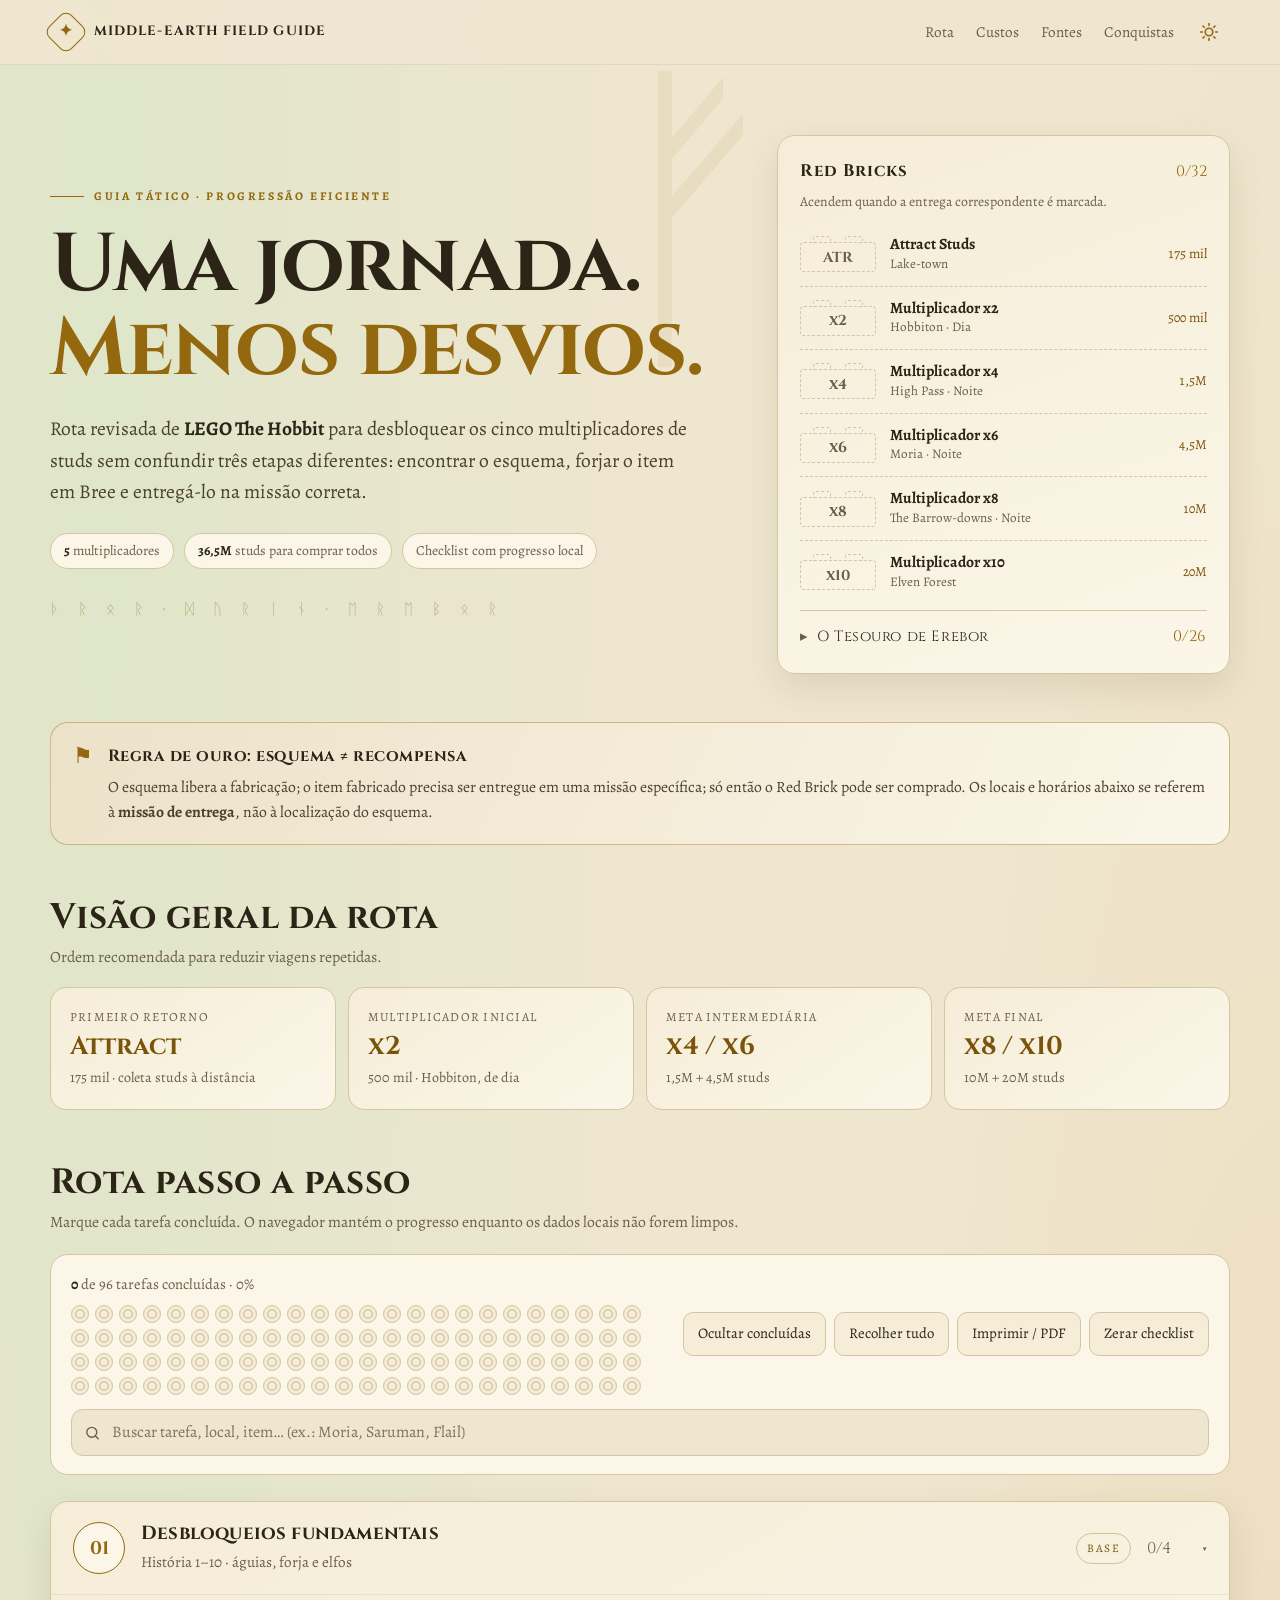
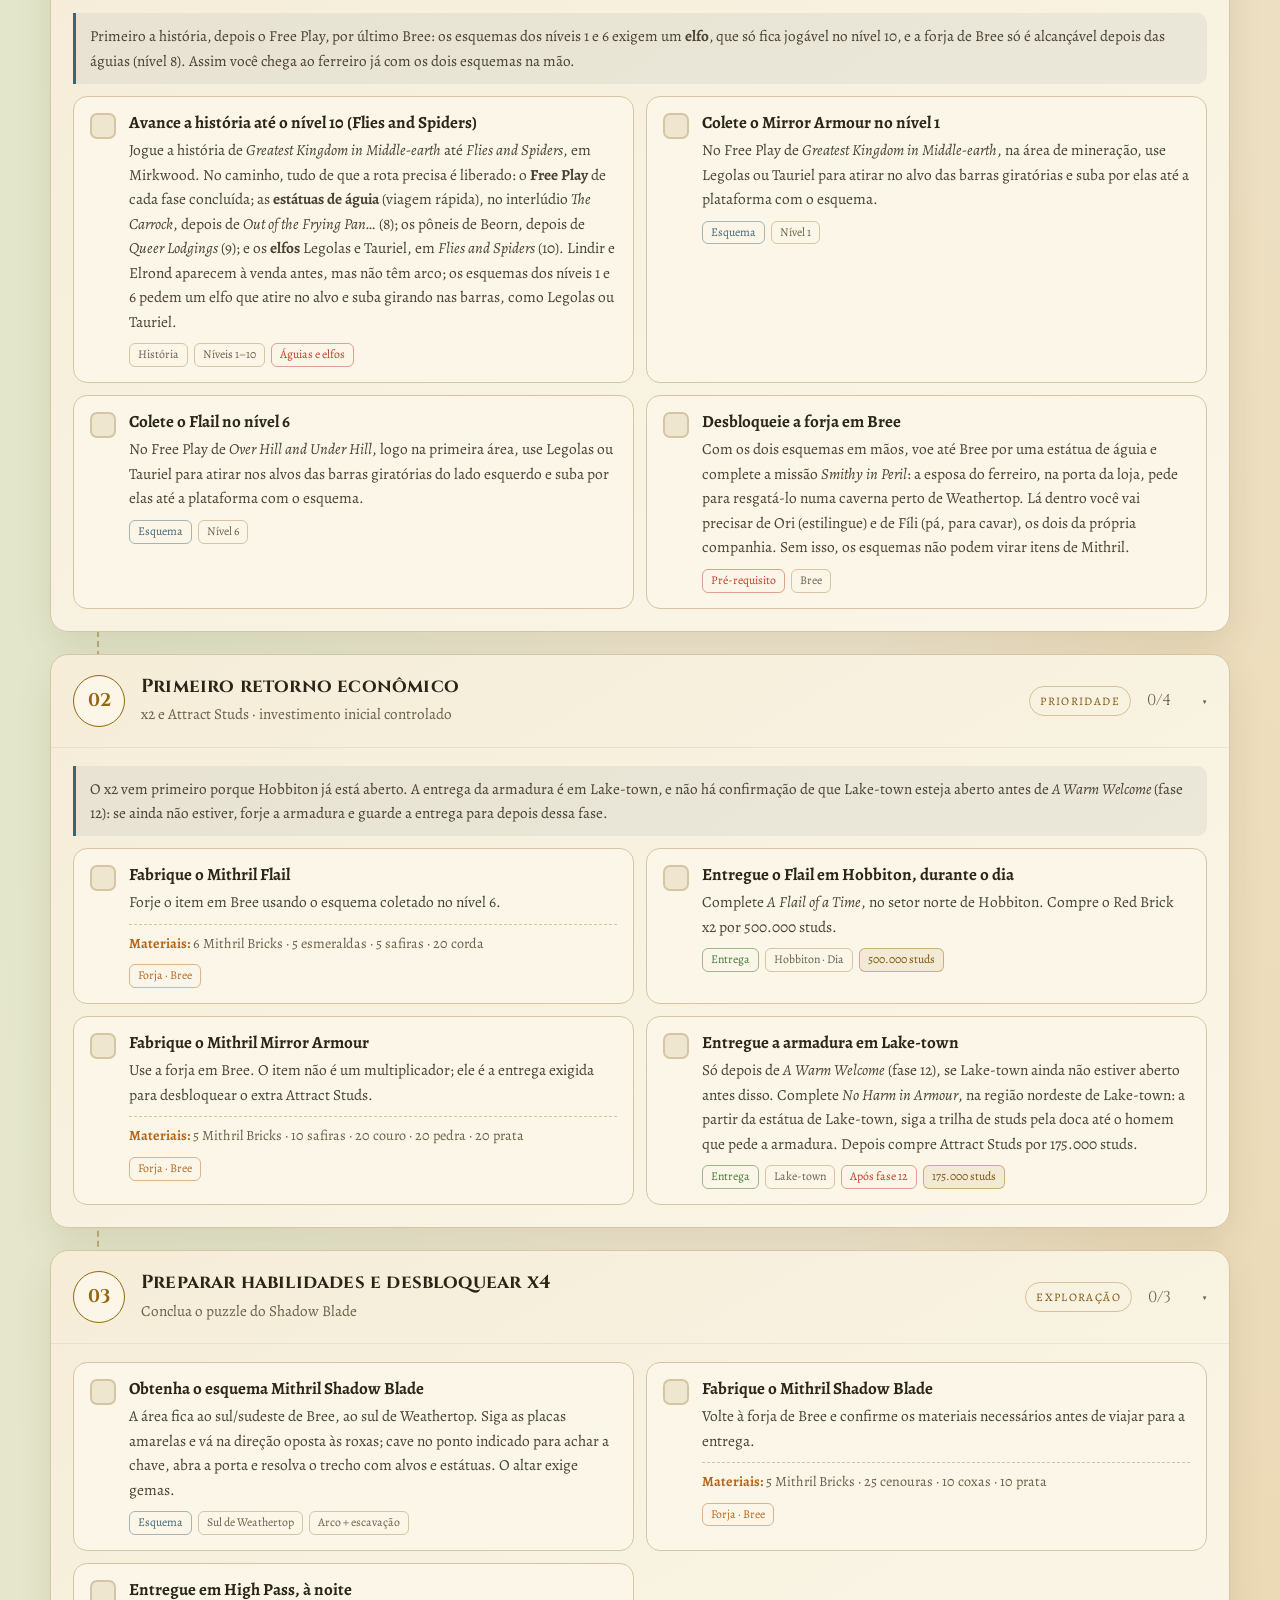
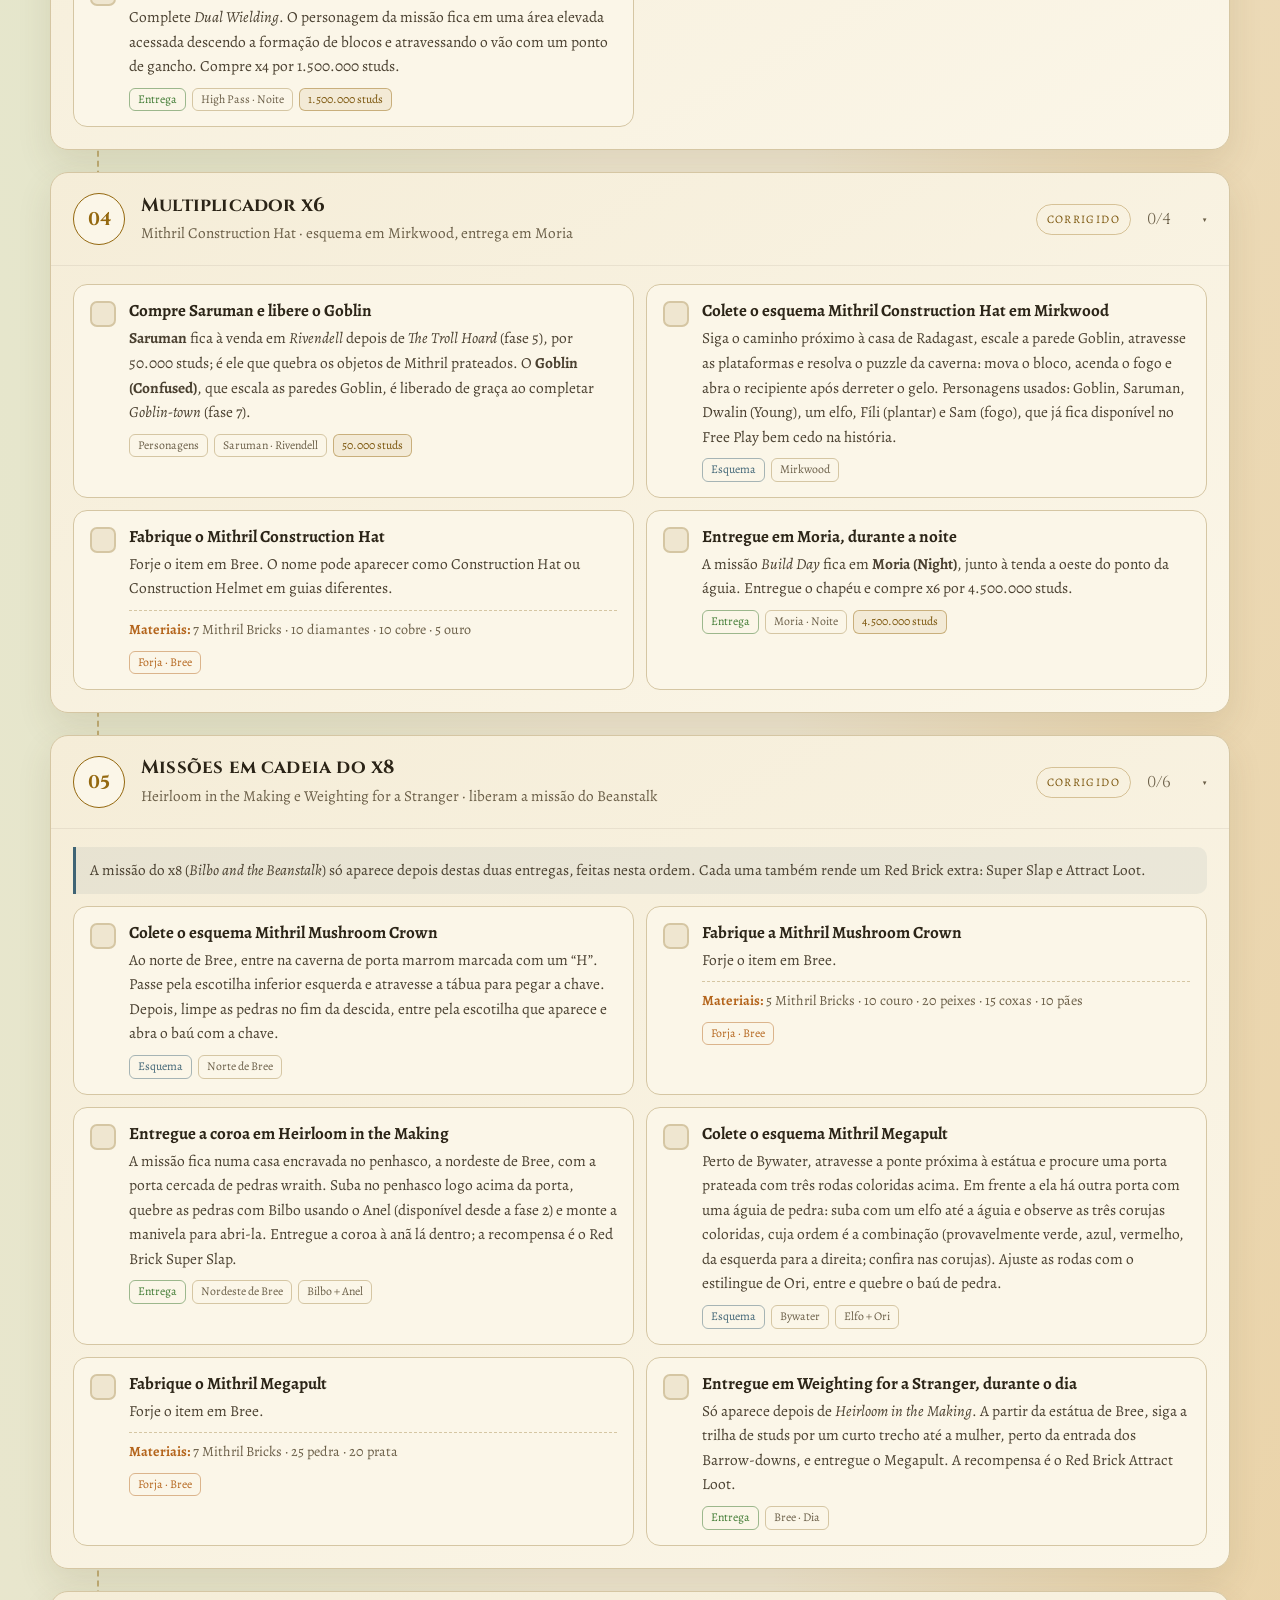
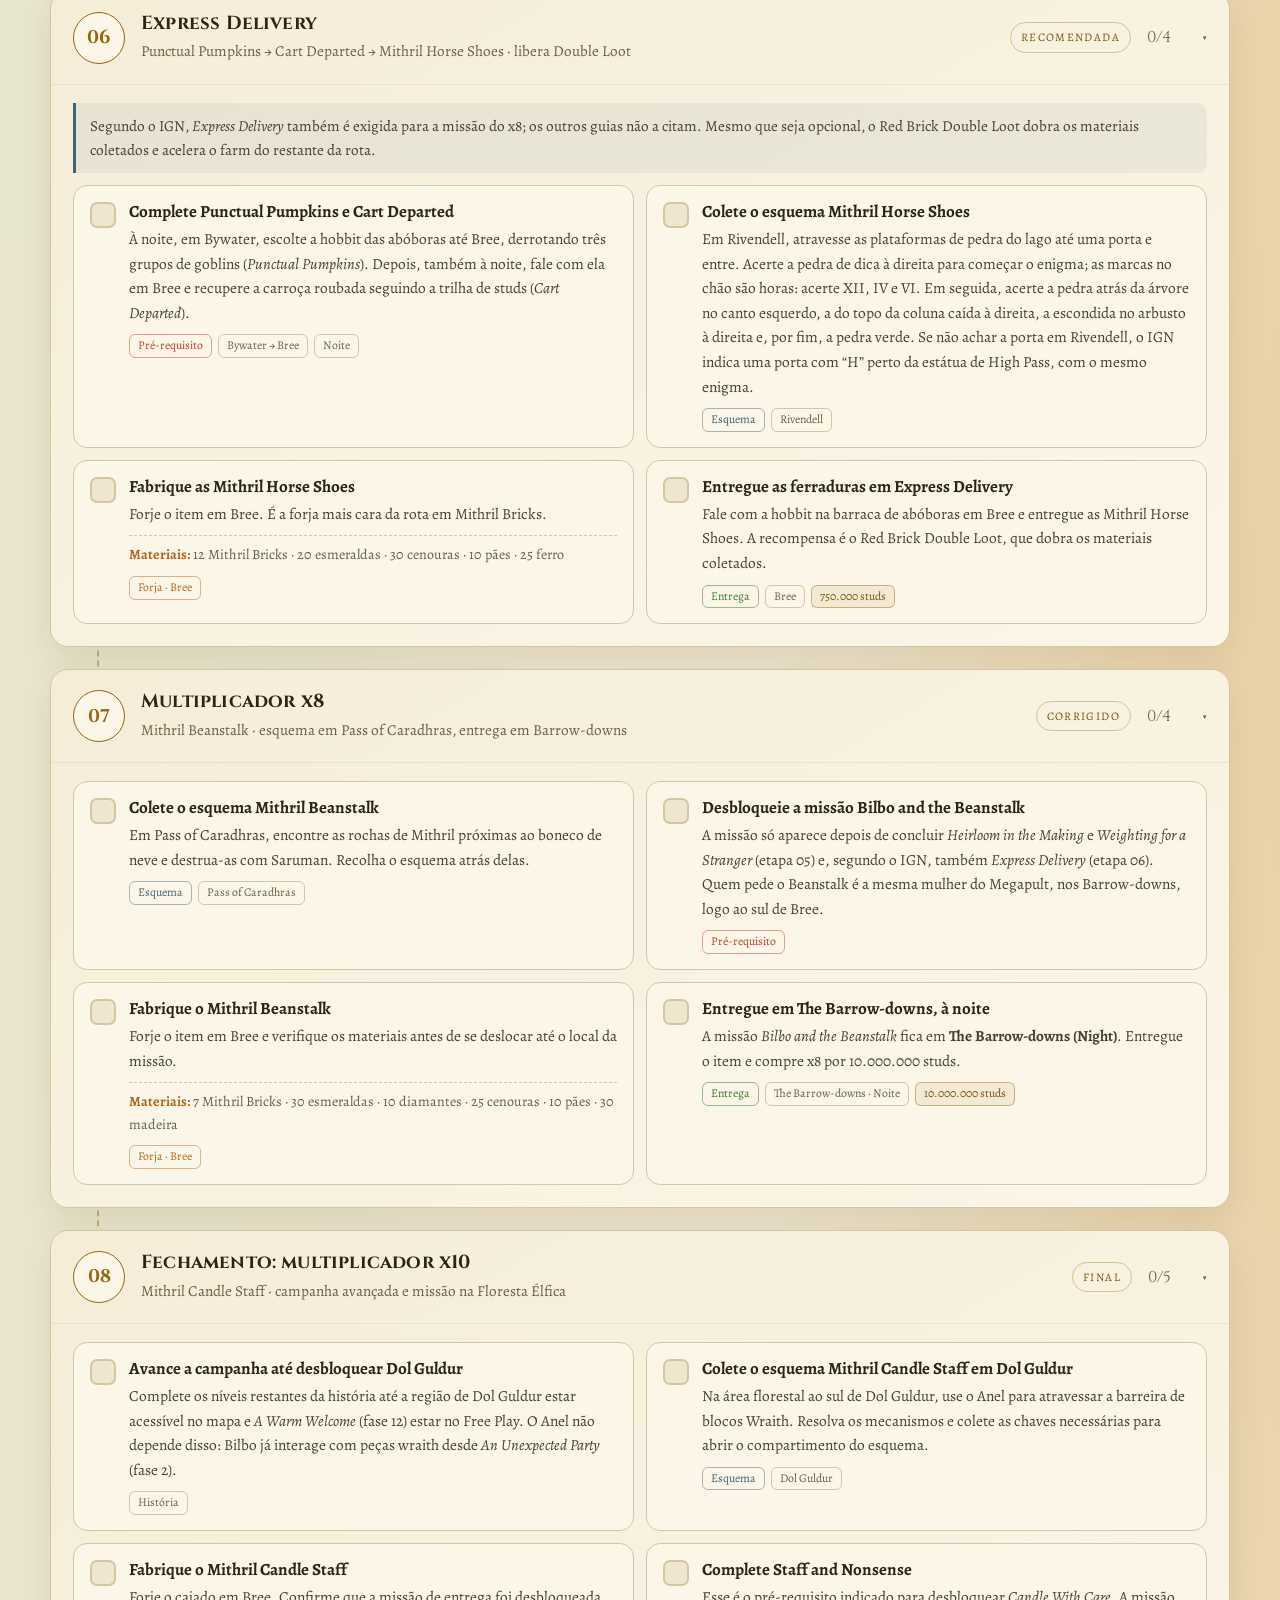
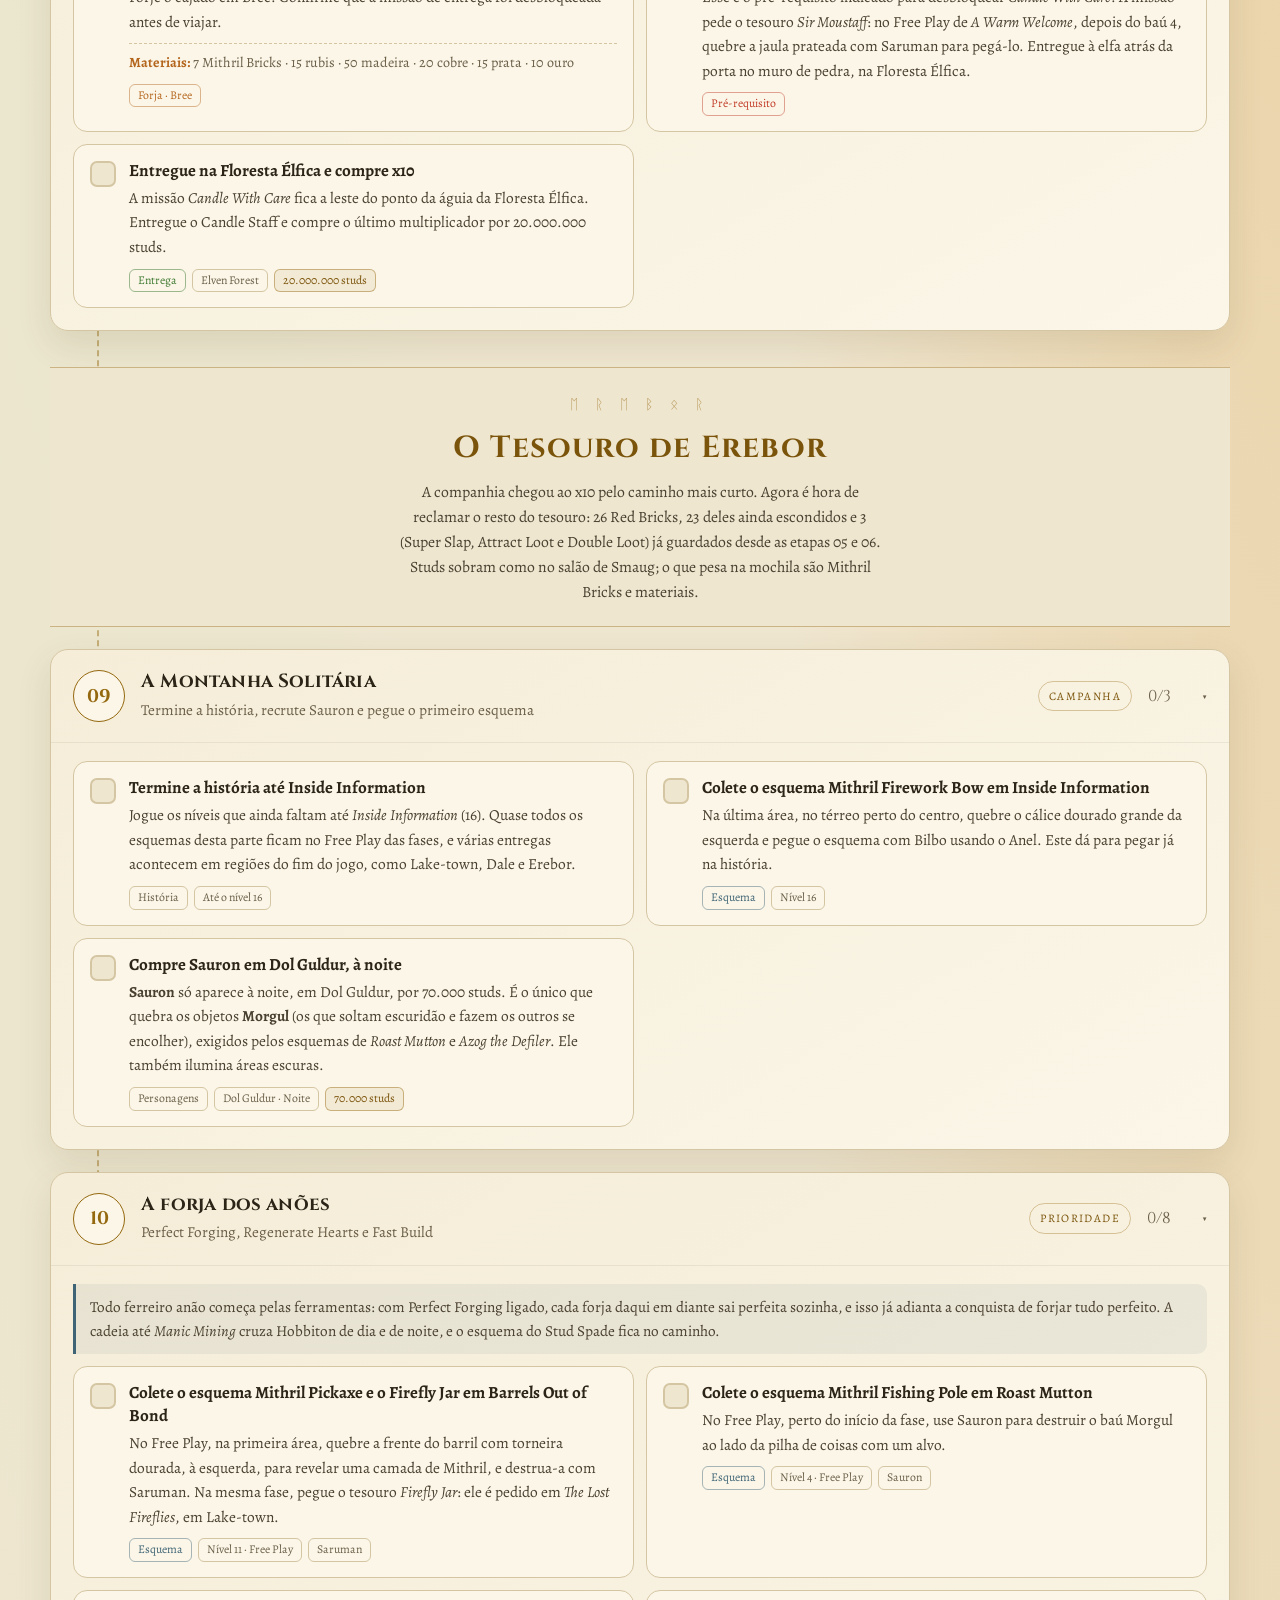
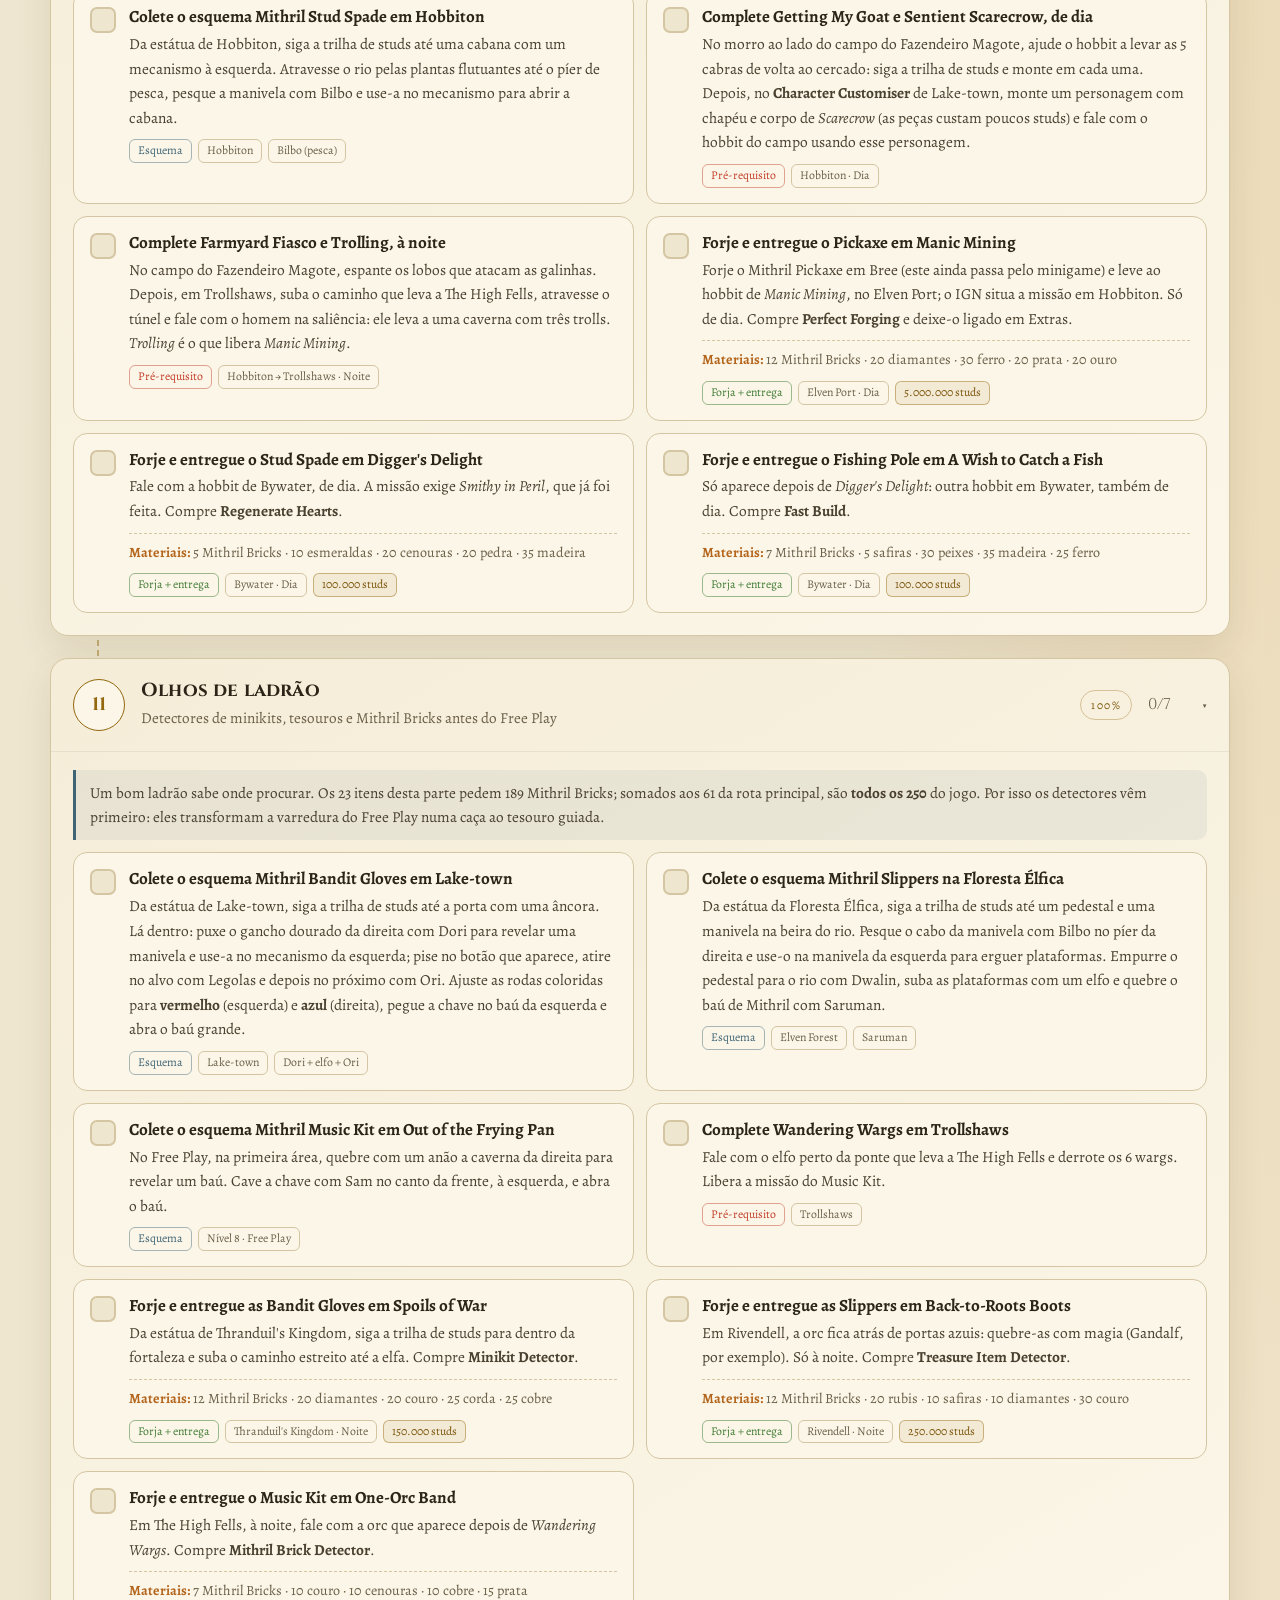
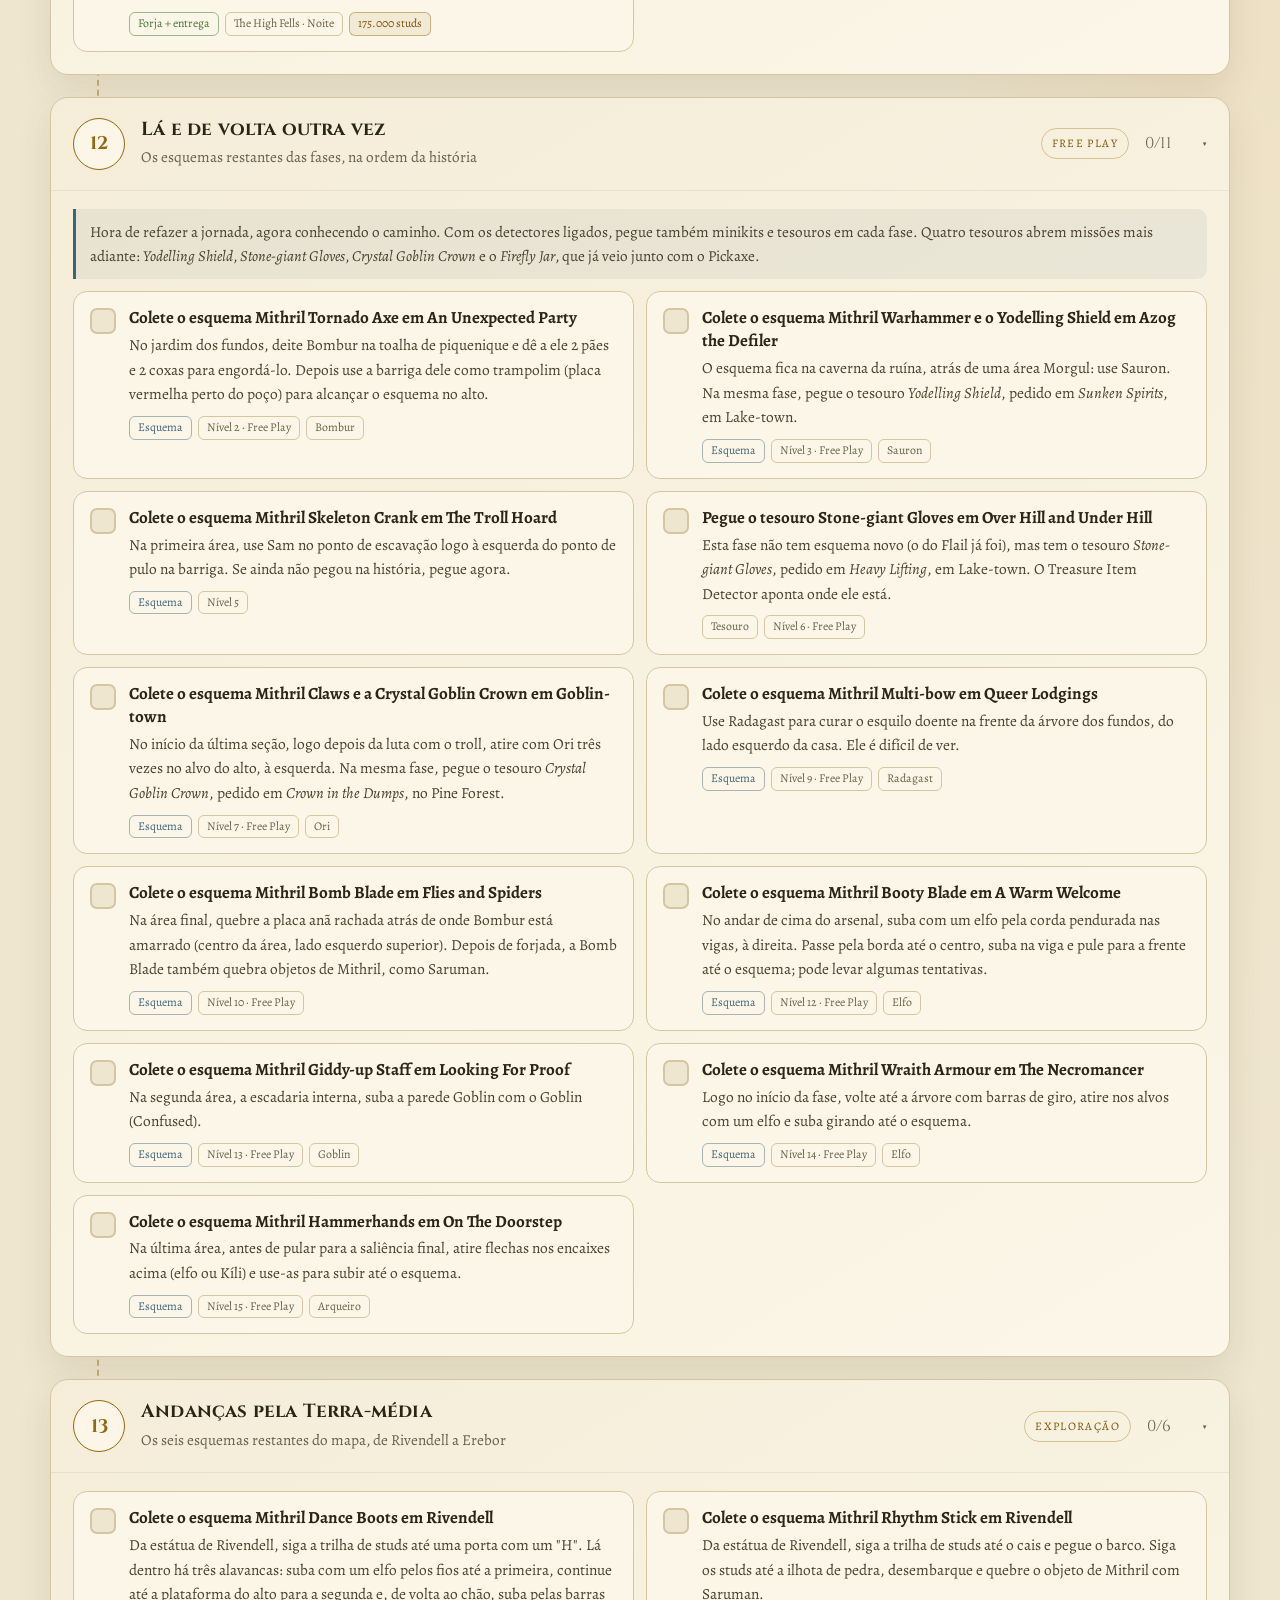
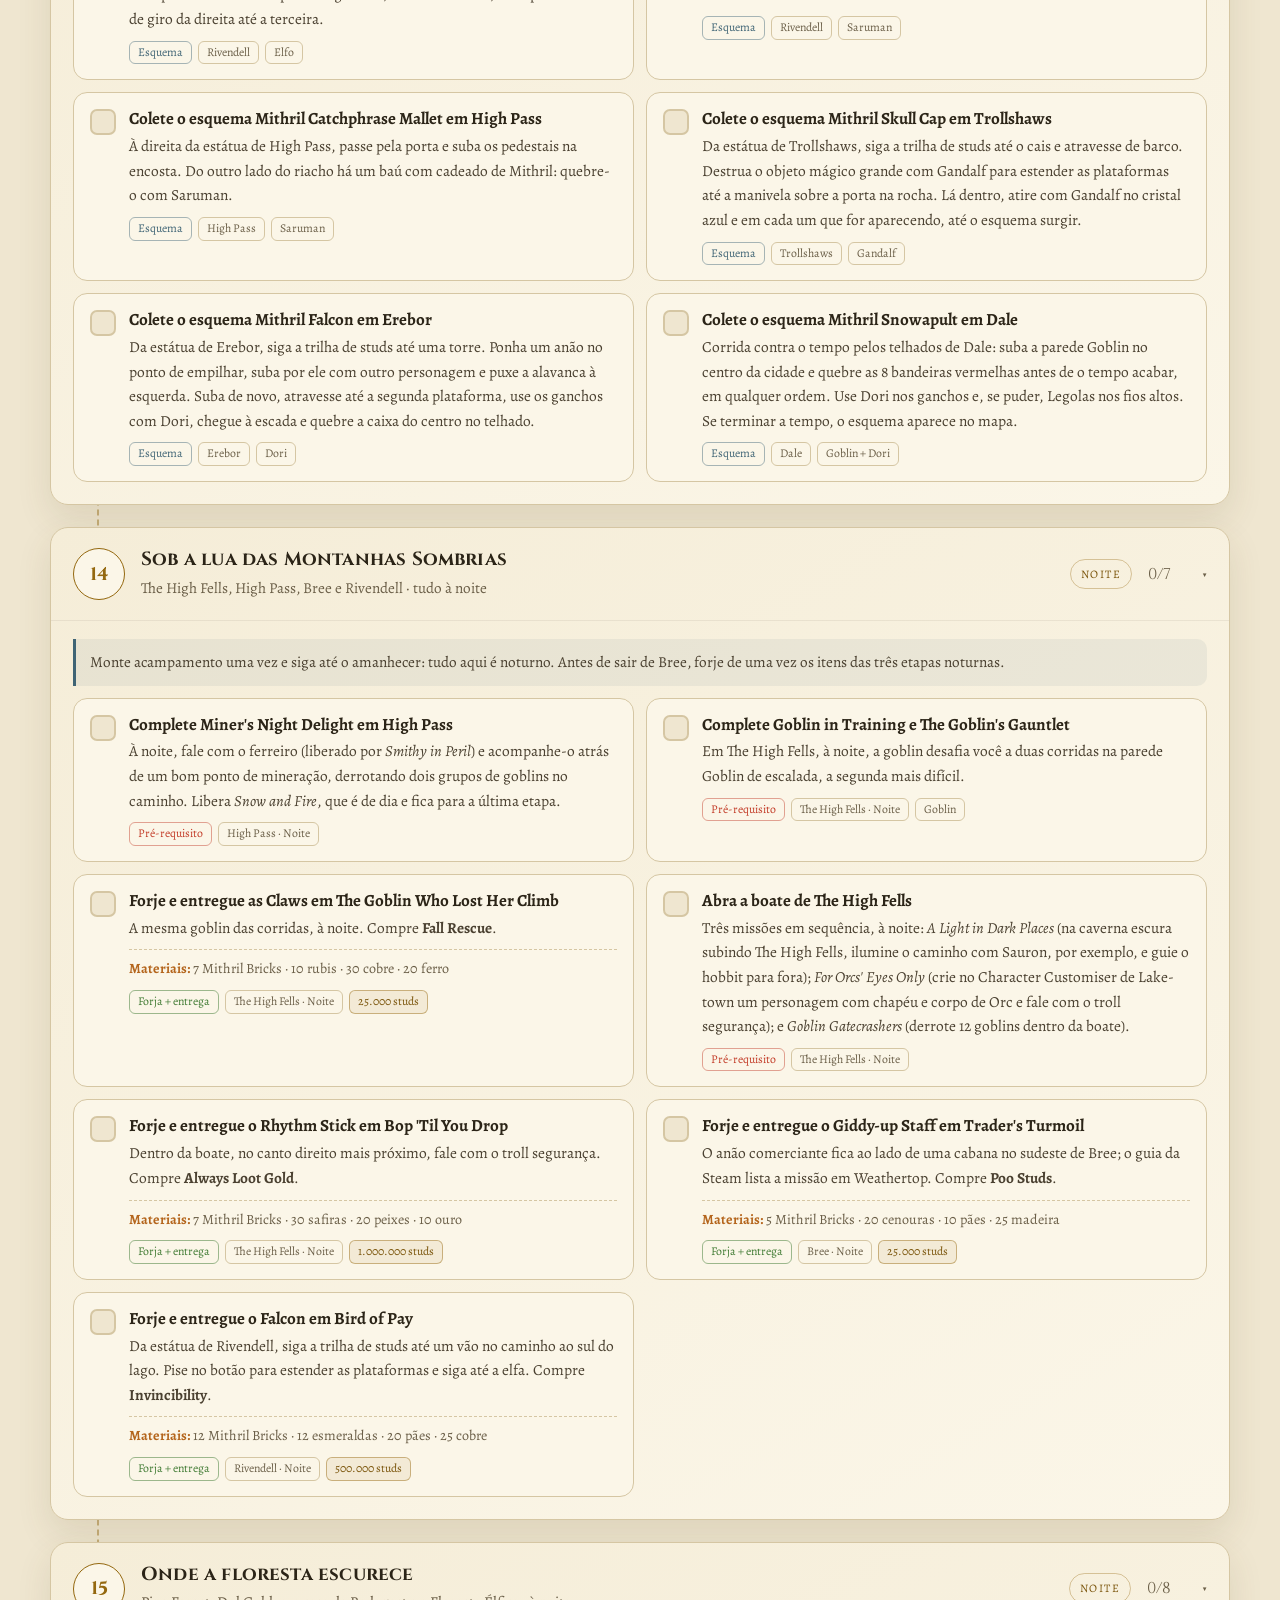
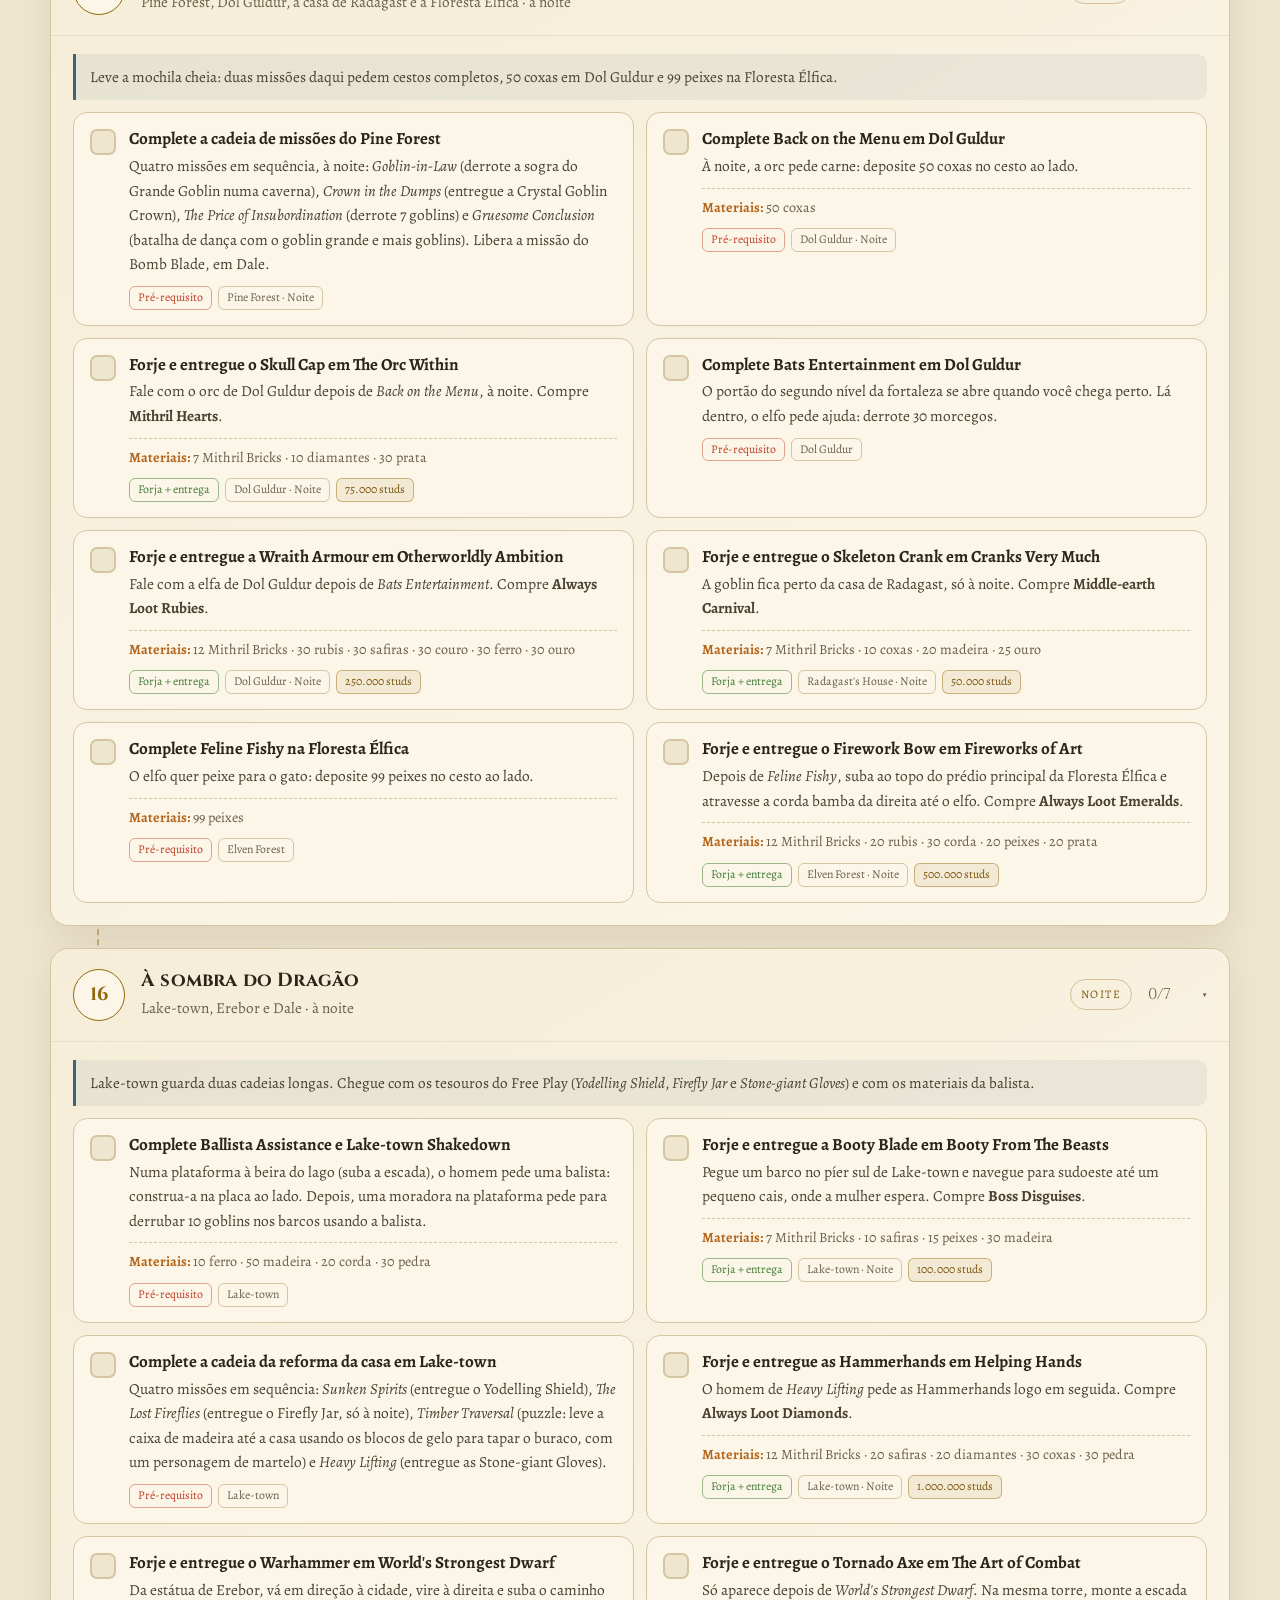
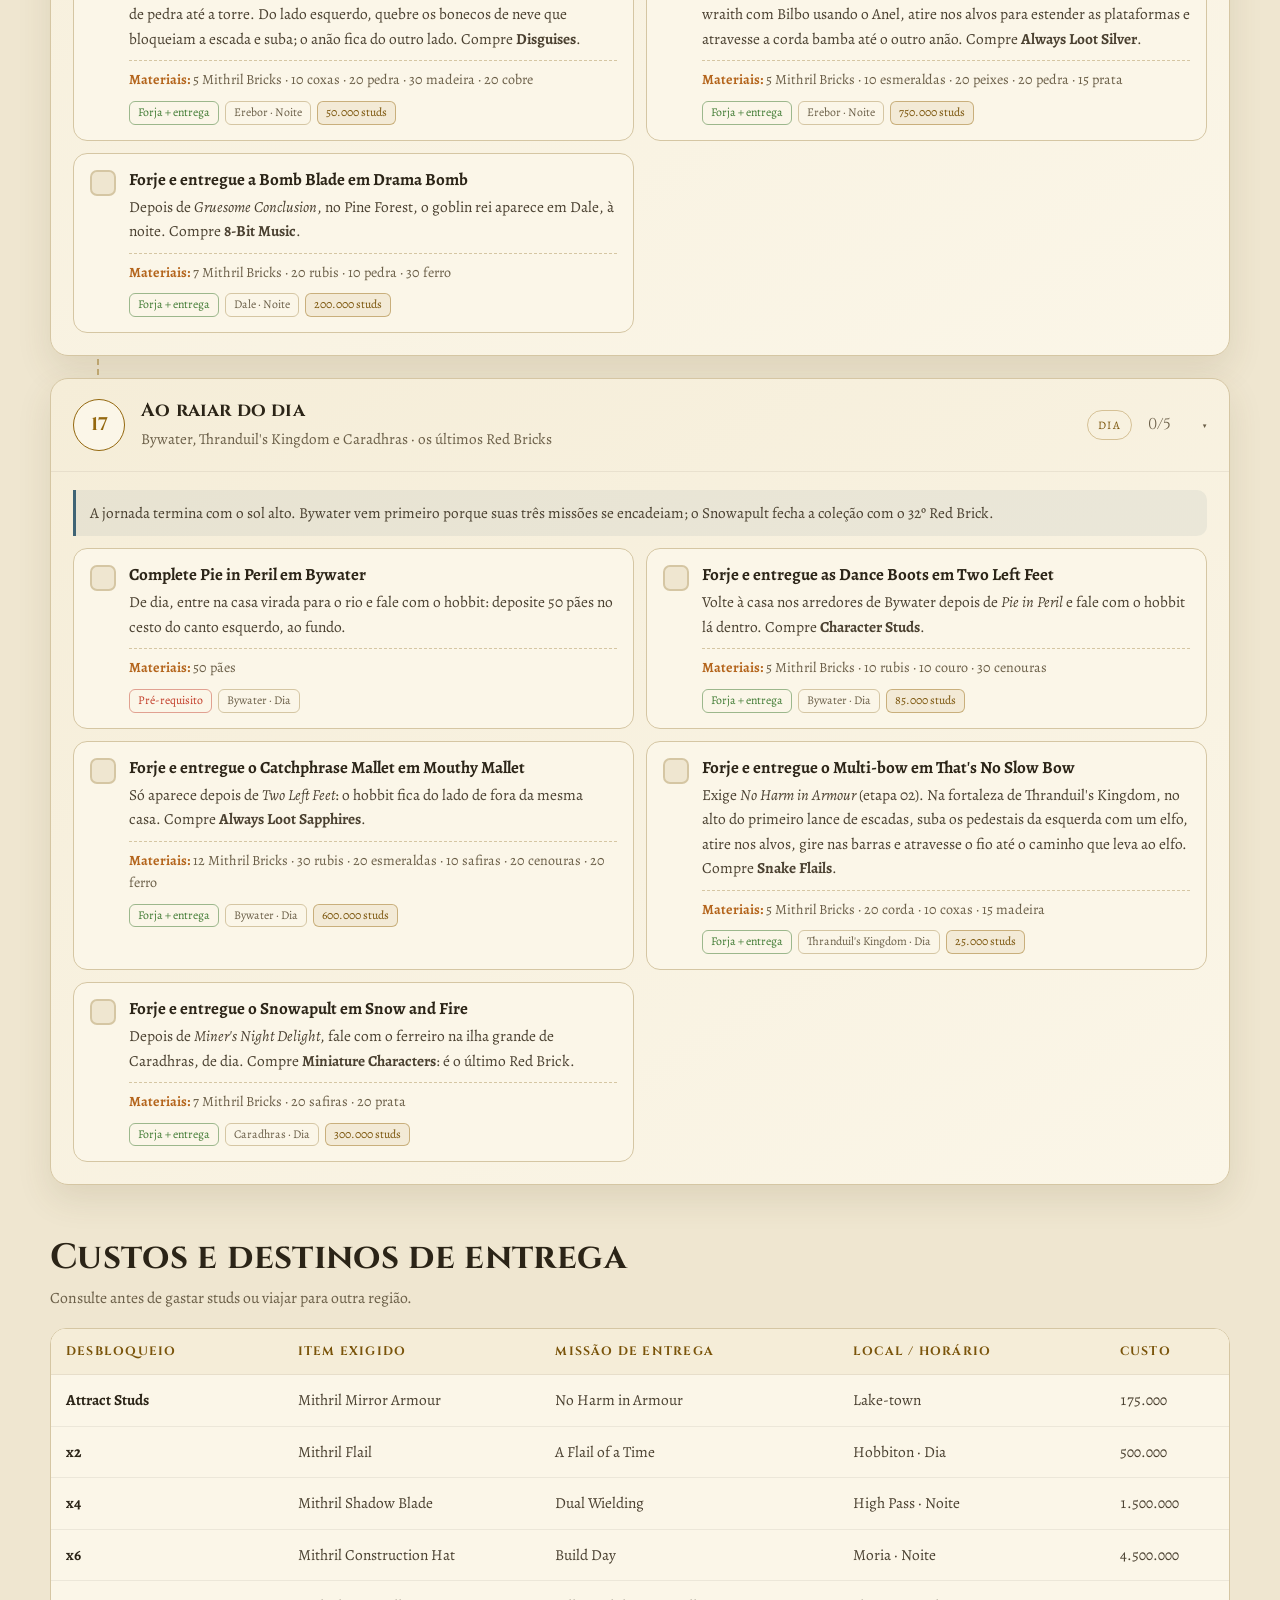
==== commit 1de8b841: "Phase 1: shared layout, checklist module and CSS (no visual change) - Header, menu, theme toggle and" ====
--- a/index.html
+++ b/index.html
@@ -40,22 +40,7 @@
 <link rel="stylesheet" href="assets/css/rota.css">
 </head>
 <body>
-<header class="topbar">
- <div class="wrap topinner">
-  <a class="brand" href="#top"><span class="brandmark"><span>✦</span></span><span>Middle-earth field guide</span></a>
-  <nav class="nav" id="mainNav" aria-label="Navegação principal">
-   <a href="#rota">Rota</a><a href="#custos">Custos</a><a href="#fontes">Fontes</a><a href="conquistas.html">Conquistas</a>
-  </nav>
-  <div class="top-actions">
-   <button class="iconbtn" id="themeBtn" type="button" aria-label="Alternar tema claro/escuro">
-    <svg class="icon-sun" viewBox="0 0 24 24" fill="none" stroke="currentColor" stroke-width="2" stroke-linecap="round" aria-hidden="true"><circle cx="12" cy="12" r="4.5"/><path d="M12 2v2M12 20v2M4.9 4.9l1.4 1.4M17.7 17.7l1.4 1.4M2 12h2M20 12h2M4.9 19.1l1.4-1.4M17.7 6.3l1.4-1.4"/></svg>
-    <svg class="icon-moon" viewBox="0 0 24 24" fill="none" stroke="currentColor" stroke-width="2" stroke-linecap="round" stroke-linejoin="round" aria-hidden="true"><path d="M20 14.5A8.5 8.5 0 0 1 9.5 4a8.5 8.5 0 1 0 10.5 10.5z"/></svg>
-   </button>
-   <button class="iconbtn menu-toggle" id="menuBtn" type="button" aria-label="Abrir menu" aria-expanded="false">☰</button>
-  </div>
- </div>
- <div class="topprogress" aria-hidden="true"><i id="topFill"></i></div>
-</header>
+<header class="topbar" id="topbar"></header>
 <main class="wrap" id="top">
  <section class="hero">
   <div>
@@ -143,12 +128,11 @@
     <strong>Pontos a confirmar no jogo</strong>
     <ul id="confirmList"></ul>
    </div>
-   <p style="margin:14px 0 0;color:var(--muted);font-size:.88rem">Nota: os guias podem usar nomes ligeiramente diferentes para alguns itens, como Construction Hat/Helmet. As instruções de puzzle foram resumidas para caber no formato de checklist.</p>
+   <p class="sources-note">Nota: os guias podem usar nomes ligeiramente diferentes para alguns itens, como Construction Hat/Helmet. As instruções de puzzle foram resumidas para caber no formato de checklist.</p>
   </div>
  </section>
- <footer><div class="footerline"></div><p>LEGO The Hobbit · Guia comunitário não oficial. LEGO é uma marca de seus respectivos proprietários. Esta página não é afiliada nem endossada pela LEGO ou pela Warner Bros.</p></footer>
+ <footer id="footer"></footer>
 </main>
-<script src="assets/js/common.js" defer></script>
-<script src="assets/js/rota.js" defer></script>
+<script type="module" src="assets/js/rota.js"></script>
 </body>
 </html>
--- a/assets/css/base.css
+++ b/assets/css/base.css
@@ -92,6 +92,29 @@
 footer{padding:40px 0 calc(60px + env(safe-area-inset-bottom));color:var(--muted);font-size:.88rem}
 .footerline{height:1px;background:linear-gradient(90deg,var(--gold),transparent);margin-bottom:18px}
 
+/* =========================================================
+   COMPONENTES COMUNS DAS PÁGINAS (hero, título, busca, barra de ferramentas)
+   ========================================================= */
+.hero{padding:70px 0 48px;position:relative;display:grid;grid-template-columns:minmax(0,1.35fr) minmax(300px,.9fr);gap:48px;align-items:center}
+/* runa decorativa ao fundo; cada página escolhe a sua com --hero-rune */
+.hero:after{content:var(--hero-rune,"ᚠ");position:absolute;left:46%;top:-10px;font-family:Georgia,serif;font-size:clamp(10rem,26vw,24rem);line-height:1;color:var(--rune);pointer-events:none;z-index:-1}
+h1{font-family:var(--font-display);font-weight:700;font-size:clamp(2.4rem,6.4vw,5.4rem);line-height:1.02;letter-spacing:-.01em;margin:18px 0 22px;overflow-wrap:break-word}
+h1 em{font-style:normal;color:var(--gold);display:inline-block}
+.lede{max-width:640px;color:var(--soft);font-size:clamp(1.05rem,1.8vw,1.22rem)}
+.lede strong{color:var(--text)}
+.meta{display:flex;gap:6px;flex-wrap:wrap;margin-top:9px}
+.toolbar{margin:20px 0 26px;padding:18px 20px;border:1px solid var(--line);border-radius:var(--radius);background:var(--panel)}
+.search{position:relative}
+.search svg{position:absolute;left:13px;top:50%;width:17px;height:17px;transform:translateY(-50%);color:var(--muted);pointer-events:none}
+.search input{width:100%;background:var(--bg);border:1px solid var(--line);border-radius:12px;padding:10px 14px 10px 40px;font-size:1rem;min-height:44px}
+.search input::placeholder{color:var(--muted);opacity:.85}
+.btn{border:1px solid var(--line);background:var(--panel2);color:var(--text);border-radius:10px;padding:9px 14px;min-height:44px;font-size:.92rem;text-align:center;transition:border-color .2s,background-color .2s}
+.btn:hover{border-color:var(--gold)}
+.btn[aria-pressed="true"]{background:var(--gold);border-color:var(--gold);color:var(--gold-ink);font-weight:700}
+.sources-note{margin:14px 0 0;color:var(--muted);font-size:.88rem}
+@media(max-width:960px){.hero{grid-template-columns:1fr;gap:32px}.hero:after{left:auto;right:2%}}
+@media(max-width:760px){.hero{padding:36px 0 32px}.toolbar{padding:16px}}
+
 /* Tablet em pé e celular: menu vira "hambúrguer" */
 @media(max-width:760px){
  .menu-toggle{display:grid}
--- a/assets/css/rota.css
+++ b/assets/css/rota.css
@@ -3,13 +3,6 @@
 /* =========================================================
    HERO
    ========================================================= */
-.hero{padding:70px 0 48px;position:relative;display:grid;grid-template-columns:minmax(0,1.35fr) minmax(300px,.9fr);gap:48px;align-items:center}
-.hero:after{content:"ᚠ";position:absolute;left:46%;top:-10px;font-family:Georgia,serif;font-size:clamp(10rem,26vw,24rem);line-height:1;color:var(--rune);pointer-events:none;z-index:-1}
-
-h1{font-family:var(--font-display);font-weight:700;font-size:clamp(2.4rem,6.4vw,5.4rem);line-height:1.02;letter-spacing:-.01em;margin:18px 0 22px;overflow-wrap:break-word}
-h1 em{font-style:normal;color:var(--gold);display:inline-block}
-.lede{max-width:640px;color:var(--soft);font-size:clamp(1.05rem,1.8vw,1.22rem)}
-.lede strong{color:var(--text)}
 .hero-meta{display:flex;flex-wrap:wrap;gap:10px;margin-top:26px}
 .pill{border:1px solid var(--line);background:var(--panel);border-radius:99px;padding:6px 13px;color:var(--muted);font-size:.86rem}
 .pill strong{color:var(--text)}
@@ -61,7 +54,7 @@
 /* =========================================================
    TOOLBAR: studs + busca + ações
    ========================================================= */
-.toolbar{display:grid;grid-template-columns:minmax(0,1fr) auto;gap:14px 20px;align-items:center;margin:20px 0 26px;padding:18px 20px;border:1px solid var(--line);border-radius:var(--radius);background:var(--panel)}
+.toolbar{display:grid;grid-template-columns:minmax(0,1fr) auto;gap:14px 20px;align-items:center}
 .progressbox{min-width:0}
 #progressText{font-size:.92rem;color:var(--muted);margin-bottom:8px}
 #progressText strong{color:var(--text)}
@@ -70,13 +63,7 @@
 .stud:hover{transform:translateY(-2px) scale(1.08)}
 .stud.done{background:var(--gold);border-color:var(--gold2);box-shadow:inset 0 0 0 3px var(--gold),inset 0 0 0 4.5px color-mix(in srgb,var(--gold2) 60%,#fff 40%)}
 .tools{display:flex;flex-wrap:wrap;gap:8px;justify-content:flex-end}
-.search{grid-column:1 / -1;position:relative}
-.search svg{position:absolute;left:13px;top:50%;width:17px;height:17px;transform:translateY(-50%);color:var(--muted);pointer-events:none}
-.search input{width:100%;background:var(--bg);border:1px solid var(--line);border-radius:12px;padding:10px 14px 10px 40px;font-size:1rem;min-height:44px}
-.search input::placeholder{color:var(--muted);opacity:.85}
-.btn{border:1px solid var(--line);background:var(--panel2);color:var(--text);border-radius:10px;padding:9px 14px;min-height:44px;font-size:.92rem;text-align:center;transition:border-color .2s,background-color .2s}
-.btn:hover{border-color:var(--gold)}
-.btn[aria-pressed="true"]{background:var(--gold);border-color:var(--gold);color:var(--gold-ink);font-weight:700}
+.search{grid-column:1 / -1}
 
 /* =========================================================
    ETAPAS — trilha da rota
@@ -123,7 +110,6 @@
 .taskcopy{min-width:0}
 .tasktitle{font-weight:700;margin-bottom:3px;line-height:1.35}
 .taskdesc{color:var(--soft);font-size:.96rem}
-.meta{display:flex;gap:6px;flex-wrap:wrap;margin-top:9px}
 .tag.gold{color:var(--gold2);border-color:color-mix(in srgb,var(--gold) 45%,transparent);background:color-mix(in srgb,var(--gold) 8%,transparent)}
 .tag.k-schem{color:var(--mithril);border-color:color-mix(in srgb,var(--mithril) 45%,transparent)}
 .tag.k-forge{color:var(--ember);border-color:color-mix(in srgb,var(--ember) 45%,transparent)}
@@ -163,8 +149,6 @@
 
 /* Tablet e notebooks pequenos */
 @media(max-width:960px){
- .hero{grid-template-columns:1fr;gap:32px}
- .hero:after{left:auto;right:2%}
  .summary-grid{grid-template-columns:repeat(2,minmax(0,1fr))}
  .toolbar{grid-template-columns:1fr}
  .tools{justify-content:flex-start}
@@ -172,10 +156,8 @@
 
 /* Tablet em pé e celular */
 @media(max-width:760px){
- .hero{padding:36px 0 32px}
  .hero-meta{margin-top:20px}
  .sectionhead{margin:40px 0 16px}
- .toolbar{padding:16px}
  .tools .btn{flex:1 1 140px}
  /* Cabeçalho da etapa: etiqueta e contagem descem para baixo do título */
  .stages:before{left:36px}
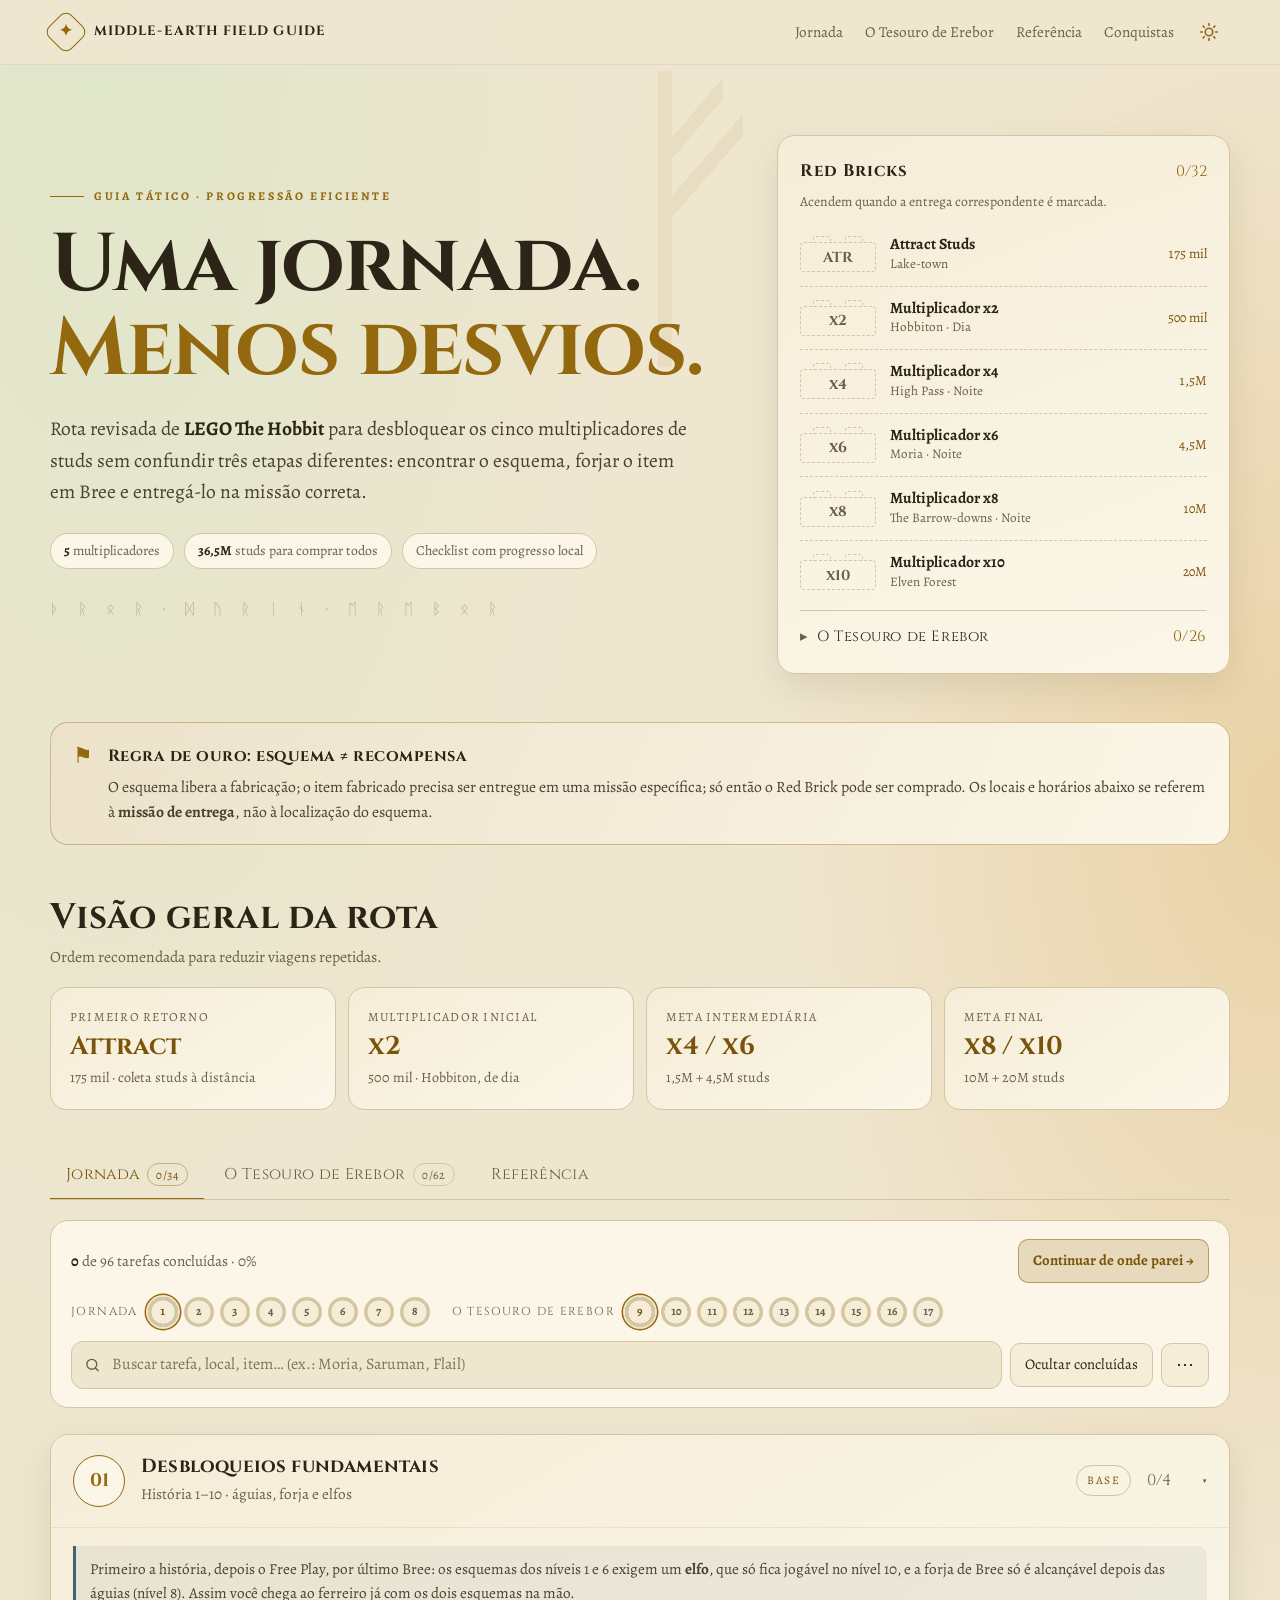
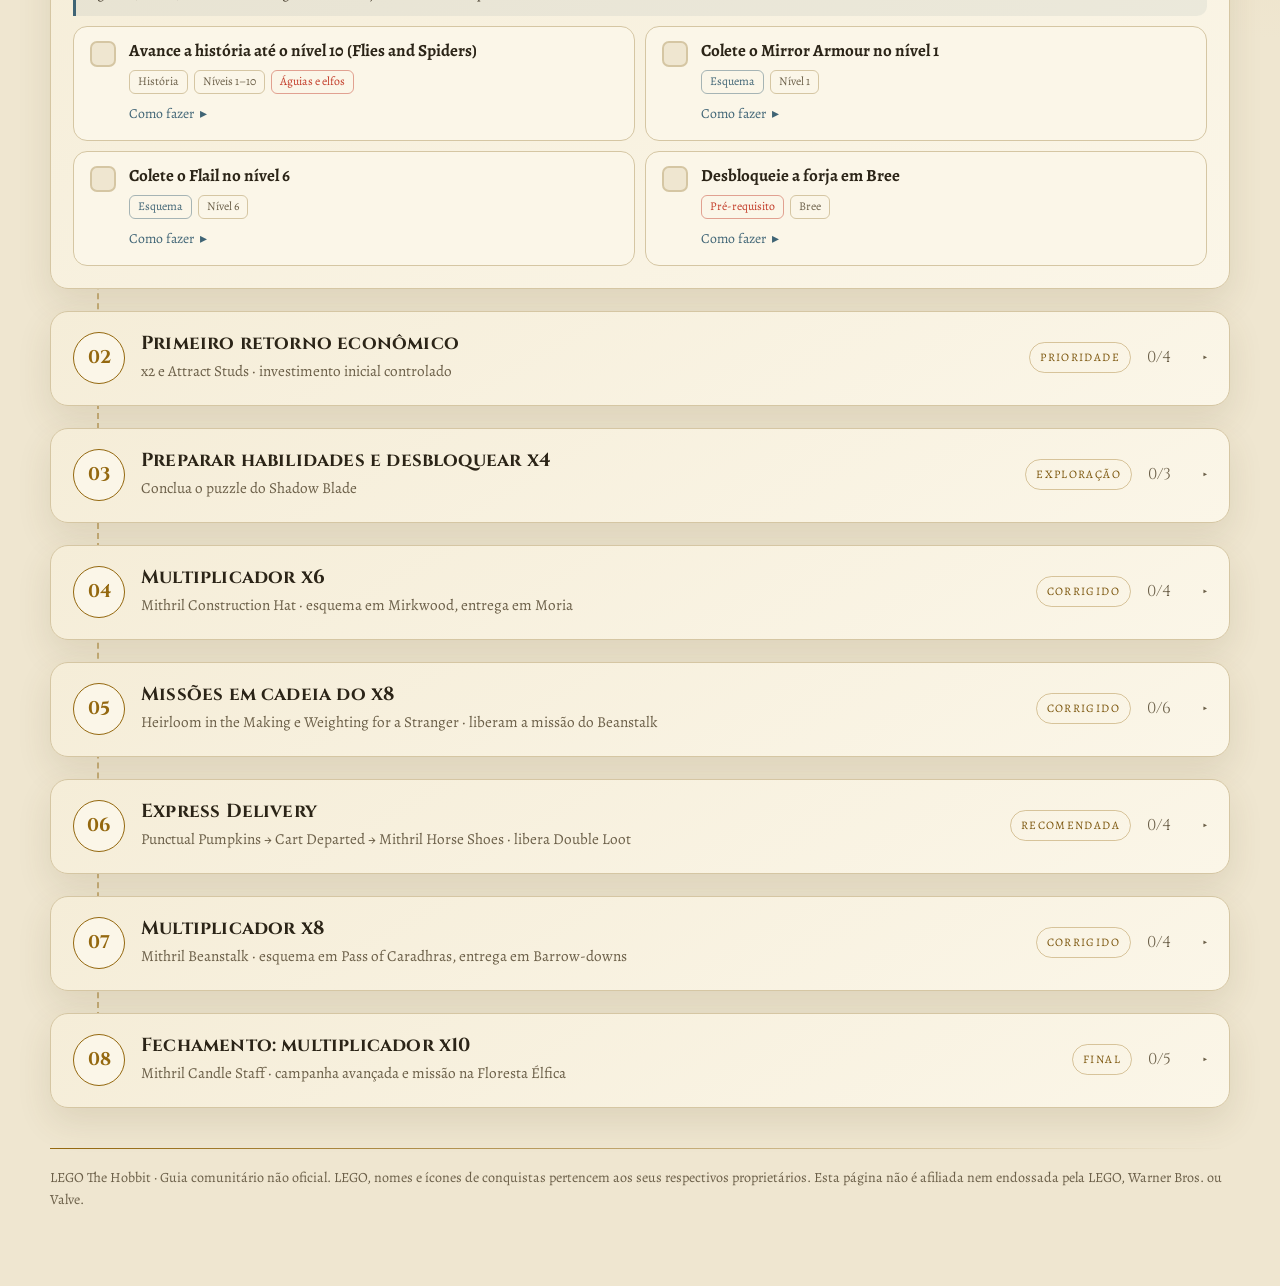
==== commit ab5607fc: "Phase 2: route in tabs, compact tasks, journey map and "continue" - Route page split into tabs: Jorn" ====
--- a/index.html
+++ b/index.html
@@ -79,57 +79,67 @@
   <div class="stat"><small>Meta final</small><strong>x8 / x10</strong><span>10M + 20M studs</span></div>
  </section>
 
- <section id="rota">
-  <div class="sectionhead">
-   <div><h2>Rota passo a passo</h2><p>Marque cada tarefa concluída. O navegador mantém o progresso enquanto os dados locais não forem limpos.</p></div>
-  </div>
+ <nav class="tabs" id="tabs" role="tablist" aria-label="Partes do guia"></nav>
+
+ <section class="tabpanel" id="panelRoute" aria-label="Rota passo a passo">
   <div class="toolbar">
-   <div class="progressbox">
-    <div id="progressText" aria-live="polite">0 de 35 tarefas concluídas · 0%</div>
-    <div class="studs" id="studs" aria-label="Studs de progresso"></div>
+   <div class="progressline">
+    <div id="progressText" aria-live="polite"></div>
+    <button class="btn btn-gold" id="continueBtn" type="button">Continuar de onde parei →</button>
    </div>
-   <div class="tools">
+   <div class="journeymap" id="journeyMap" aria-label="Mapa da jornada: etapas e progresso"></div>
+   <div class="toolrow">
+    <label class="search">
+     <svg viewBox="0 0 24 24" fill="none" stroke="currentColor" stroke-width="2" stroke-linecap="round" aria-hidden="true"><circle cx="11" cy="11" r="7"/><path d="M20 20l-3.5-3.5"/></svg>
+     <input type="search" id="searchInput" placeholder="Buscar tarefa, local, item… (ex.: Moria, Saruman, Flail)" aria-label="Buscar tarefa">
+    </label>
     <button class="btn" id="hideDoneBtn" type="button" aria-pressed="false">Ocultar concluídas</button>
-    <button class="btn" id="expandBtn" type="button">Recolher tudo</button>
-    <button class="btn" id="printBtn" type="button">Imprimir / PDF</button>
-    <button class="btn" id="resetBtn" type="button">Zerar checklist</button>
+    <details class="moremenu" id="moreMenu">
+     <summary class="btn" aria-label="Mais opções">⋯</summary>
+     <div class="moremenu-list">
+      <button type="button" id="expandBtn">Expandir tudo</button>
+      <button type="button" id="currentOnlyBtn">Só a etapa atual</button>
+      <button type="button" id="printBtn">Imprimir / PDF</button>
+      <button type="button" id="resetBtn" class="danger">Zerar checklist</button>
+     </div>
+    </details>
    </div>
-   <label class="search">
-    <svg viewBox="0 0 24 24" fill="none" stroke="currentColor" stroke-width="2" stroke-linecap="round" aria-hidden="true"><circle cx="11" cy="11" r="7"/><path d="M20 20l-3.5-3.5"/></svg>
-    <input type="search" id="searchInput" placeholder="Buscar tarefa, local, item… (ex.: Moria, Saruman, Flail)" aria-label="Buscar tarefa">
-   </label>
   </div>
 
   <div class="stages" id="stages"></div>
-  <div class="empty-state" id="emptyState" hidden><strong>Nada nesta trilha.</strong>Nenhuma tarefa corresponde à busca ou ao filtro atual.</div>
+  <div class="empty-state" id="emptyState" hidden><strong>Nada nesta trilha.</strong>Nenhuma tarefa desta parte corresponde à busca ou ao filtro atual.<div class="empty-hint" id="emptyHint"></div></div>
  </section>
 
- <section id="custos">
-  <div class="sectionhead"><div><h2>Custos e destinos de entrega</h2><p>Consulte antes de gastar studs ou viajar para outra região.</p></div></div>
-  <div class="tablewrap">
-   <table>
-    <thead><tr><th>Desbloqueio</th><th>Item exigido</th><th>Missão de entrega</th><th>Local / horário</th><th>Custo</th></tr></thead>
-    <tbody id="costRows"></tbody>
-   </table>
-  </div>
-  <div class="callout" id="budget"></div>
+ <section class="tabpanel" id="panelRef" aria-label="Referência" hidden>
+  <section id="custos">
+   <div class="sectionhead"><div><h2>Custos e destinos de entrega</h2><p>Consulte antes de gastar studs ou viajar para outra região.</p></div></div>
+   <div class="tablewrap">
+    <table>
+     <thead><tr><th>Desbloqueio</th><th>Item exigido</th><th>Missão de entrega</th><th>Local / horário</th><th>Custo</th></tr></thead>
+     <tbody id="costRows"></tbody>
+    </table>
+   </div>
+   <div class="callout" id="budget"></div>
+  </section>
 
-  <h3 class="subhead" id="materiais">Lista de materiais da rota</h3>
-  <p>Soma de todas as forjas obrigatórias, para farmar tudo de uma vez. Os valores menores indicam o adicional se você também fizer <em>Express Delivery</em> (etapa 06) e <em>O Tesouro de Erebor</em> (etapas 09 em diante).</p>
-  <div class="matgrid" id="matGrid"></div>
-  <div class="callout"><strong>Dica de farm:</strong> em Erebor, quebre em dupla o grande bloco rachado ao lado da porta principal para revelar o <em>Loot Dispenser</em>, que vende materiais em pacotes de 5 por studs. Vale a pena depois de ter alguns multiplicadores ativos.</div>
- </section>
+  <section id="materiais">
+   <h3 class="subhead">Lista de materiais da rota</h3>
+   <p>Soma de todas as forjas obrigatórias, para farmar tudo de uma vez. Os valores menores indicam o adicional se você também fizer <em>Express Delivery</em> (etapa 06) e <em>O Tesouro de Erebor</em> (etapas 09 em diante).</p>
+   <div class="matgrid" id="matGrid"></div>
+   <div class="callout"><strong>Dica de farm:</strong> em Erebor, quebre em dupla o grande bloco rachado ao lado da porta principal para revelar o <em>Loot Dispenser</em>, que vende materiais em pacotes de 5 por studs. Vale a pena depois de ter alguns multiplicadores ativos.</div>
+  </section>
 
- <section id="fontes">
-  <div class="sectionhead"><div><h2>Fontes de verificação</h2><p>Guias consultados para validar esquemas, missões, horários e custos.</p></div></div>
-  <div class="sources">
-   <ul id="sourceList"></ul>
-   <div class="confirm">
-    <strong>Pontos a confirmar no jogo</strong>
-    <ul id="confirmList"></ul>
+  <section id="fontes">
+   <div class="sectionhead"><div><h2>Fontes de verificação</h2><p>Guias consultados para validar esquemas, missões, horários e custos.</p></div></div>
+   <div class="sources">
+    <ul id="sourceList"></ul>
+    <div class="confirm">
+     <strong>Pontos a confirmar no jogo</strong>
+     <ul id="confirmList"></ul>
+    </div>
+    <p class="sources-note">Nota: os guias podem usar nomes ligeiramente diferentes para alguns itens, como Construction Hat/Helmet. As instruções de puzzle foram resumidas para caber no formato de checklist.</p>
    </div>
-   <p class="sources-note">Nota: os guias podem usar nomes ligeiramente diferentes para alguns itens, como Construction Hat/Helmet. As instruções de puzzle foram resumidas para caber no formato de checklist.</p>
-  </div>
+  </section>
  </section>
  <footer id="footer"></footer>
 </main>
--- a/assets/css/rota.css
+++ b/assets/css/rota.css
@@ -52,18 +52,50 @@
 .stat span{display:block;font-size:.88rem;color:var(--muted)}
 
 /* =========================================================
-   TOOLBAR: studs + busca + ações
-   ========================================================= */
-.toolbar{display:grid;grid-template-columns:minmax(0,1fr) auto;gap:14px 20px;align-items:center}
-.progressbox{min-width:0}
-#progressText{font-size:.92rem;color:var(--muted);margin-bottom:8px}
+   ABAS: Jornada · O Tesouro de Erebor · Referência
+   ========================================================= */
+.tabs{display:flex;gap:4px;margin:40px 0 0;border-bottom:1px solid var(--line);overflow-x:auto;scrollbar-width:none;scroll-margin-top:calc(var(--top-h) + 8px)}
+.tabs::-webkit-scrollbar{display:none}
+.tab{flex:none;display:inline-flex;text-decoration:none;align-items:center;gap:8px;padding:12px 16px 11px;font-family:var(--font-display);font-size:.98rem;letter-spacing:.02em;color:var(--muted);border-bottom:2px solid transparent;margin-bottom:-1px;white-space:nowrap;transition:color .2s,border-color .2s}
+.tab:hover{color:var(--text)}
+.tab[aria-selected="true"]{color:var(--gold2);border-bottom-color:var(--gold)}
+.tabcount{font-family:var(--font-body);font-size:.78rem;color:var(--muted);border:1px solid var(--line);border-radius:99px;padding:1px 8px;font-variant-numeric:tabular-nums}
+.tab[aria-selected="true"] .tabcount{color:var(--gold2);border-color:color-mix(in srgb,var(--gold) 45%,transparent)}
+.tabpanel[hidden]{display:none}
+
+/* =========================================================
+   BARRA DA ROTA: progresso + continuar, mapa da jornada, busca e opções
+   ========================================================= */
+.toolbar{display:grid;gap:14px}
+.progressline{display:flex;flex-wrap:wrap;align-items:center;justify-content:space-between;gap:10px 16px}
+#progressText{font-size:.95rem;color:var(--muted)}
 #progressText strong{color:var(--text)}
-.studs{display:flex;flex-wrap:wrap;gap:6px}
-.stud{width:18px;height:18px;padding:0;border-radius:50%;border:1.5px solid var(--line);background:var(--panel2);box-shadow:inset 0 0 0 3px var(--panel2),inset 0 0 0 4.5px var(--line);transition:background-color .25s,box-shadow .25s,transform .15s,border-color .25s}
-.stud:hover{transform:translateY(-2px) scale(1.08)}
-.stud.done{background:var(--gold);border-color:var(--gold2);box-shadow:inset 0 0 0 3px var(--gold),inset 0 0 0 4.5px color-mix(in srgb,var(--gold2) 60%,#fff 40%)}
-.tools{display:flex;flex-wrap:wrap;gap:8px;justify-content:flex-end}
-.search{grid-column:1 / -1}
+.btn-gold{background:color-mix(in srgb,var(--gold) 14%,var(--panel2));border-color:color-mix(in srgb,var(--gold) 55%,transparent);color:var(--gold2);font-weight:700}
+
+/* Mapa da jornada: uma bolinha por etapa, preenchida conforme o progresso */
+.journeymap{display:flex;flex-wrap:wrap;gap:10px 22px}
+.mapgroup{display:flex;align-items:center;gap:10px;min-width:0;flex-wrap:wrap}
+.maplabel{font-family:var(--font-display);font-size:.72rem;letter-spacing:.12em;text-transform:uppercase;color:var(--muted)}
+.mapdots{display:flex;flex-wrap:wrap;gap:6px}
+.mapdot{--p:0;width:30px;height:30px;padding:0;border-radius:50%;border:0;display:grid;place-items:center;font-size:.76rem;font-weight:700;color:var(--muted);font-variant-numeric:tabular-nums;
+ background:radial-gradient(closest-side,var(--panel2) 76%,transparent 78% 100%),conic-gradient(var(--gold) calc(var(--p) * 1%),var(--line) 0);transition:transform .15s}
+.mapdot:hover{transform:translateY(-2px)}
+.mapdot.current{color:var(--gold2);box-shadow:0 0 0 2px var(--bg),0 0 0 3.5px var(--gold)}
+.mapdot.done{background:var(--green);color:var(--green-ink)}
+
+.toolrow{display:flex;gap:8px;align-items:center}
+.toolrow .search{flex:1 1 auto;min-width:0}
+.moremenu{position:relative}
+.moremenu summary{list-style:none;cursor:pointer;min-width:44px;font-size:1.1rem;line-height:1;display:grid;place-items:center}
+.moremenu summary::-webkit-details-marker{display:none}
+.moremenu[open] summary{border-color:var(--gold)}
+.moremenu-list{position:absolute;right:0;top:calc(100% + 6px);z-index:30;min-width:210px;display:grid;padding:6px;border:1px solid var(--line);border-radius:12px;background:var(--panel2);box-shadow:var(--shadow)}
+.moremenu-list button{border:0;background:transparent;color:var(--text);text-align:left;padding:10px 12px;border-radius:8px;font-size:.95rem;min-height:40px}
+.moremenu-list button:hover{background:color-mix(in srgb,var(--gold) 10%,transparent)}
+.moremenu-list .danger{color:var(--brick-hi)}
+[data-theme="light"] .moremenu-list .danger{color:var(--brick)}
+.empty-hint{display:flex;flex-wrap:wrap;gap:8px;justify-content:center;margin-top:14px}
+.empty-hint:empty{display:none}
 
 /* =========================================================
    ETAPAS — trilha da rota
@@ -94,22 +126,30 @@
 .part-divider p{max-width:62ch;margin:0 auto;color:var(--soft);font-size:.98rem}
 .stage.complete .stage-count{color:var(--green)}
 
-/* Tarefas em colunas */
-.stagebody{padding:18px 22px 22px;display:grid;grid-template-columns:repeat(auto-fill,minmax(min(100%,420px),1fr));gap:12px}
-.task{display:grid;grid-template-columns:26px minmax(0,1fr);gap:13px;padding:15px 16px;border:1px solid var(--line);border-radius:14px;background:var(--panel);align-items:start;cursor:pointer;-webkit-tap-highlight-color:transparent;transition:border-color .2s,background-color .3s,transform .2s}
-.task:hover{border-color:var(--gold);transform:translateY(-1px)}
+/* Tarefas compactas: título + etiquetas; o texto fica em "Como fazer" */
+.stagebody{padding:18px 22px 22px;display:grid;grid-template-columns:repeat(auto-fill,minmax(min(100%,420px),1fr));gap:10px;align-items:start}
+.task{border:1px solid var(--line);border-radius:14px;background:var(--panel);transition:border-color .2s,background-color .3s}
+.task:hover{border-color:var(--gold)}
+.taskmain{display:grid;grid-template-columns:26px minmax(0,1fr);gap:13px;padding:13px 16px 4px;align-items:start;cursor:pointer;-webkit-tap-highlight-color:transparent}
 .task input{appearance:none;-webkit-appearance:none;width:26px;height:26px;margin-top:1px;border:2px solid var(--line);border-radius:7px;background:var(--bg);display:grid;place-items:center;cursor:pointer;flex-shrink:0;transition:background-color .2s,border-color .2s}
 .task:hover input{border-color:var(--gold)}
 .task input:checked{background:var(--green);border-color:var(--green)}
 .task input:checked:after{content:"✓";font-size:16px;color:var(--green-ink);font-weight:900}
 .task input:focus-visible{outline:none}
-.task:has(input:focus-visible){outline:2px solid var(--gold);outline-offset:2px}
+.taskmain:has(input:focus-visible){outline:2px solid var(--gold);outline-offset:-2px;border-radius:14px}
 .task:has(input:checked){border-color:color-mix(in srgb,var(--green) 50%,transparent);background:color-mix(in srgb,var(--green) 6%,var(--panel))}
 .task:has(input:checked) .taskcopy{opacity:.6}
 .task:has(input:checked) .tasktitle{text-decoration:line-through;text-decoration-color:color-mix(in srgb,var(--green) 70%,transparent)}
-.taskcopy{min-width:0}
-.tasktitle{font-weight:700;margin-bottom:3px;line-height:1.35}
-.taskdesc{color:var(--soft);font-size:.96rem}
+.taskcopy{min-width:0;display:block}
+.tasktitle{display:block;font-weight:700;line-height:1.35}
+.taskcopy .meta{margin-top:7px}
+.howto{padding:0 16px 10px 55px}
+.howto summary{display:inline-flex;align-items:center;gap:6px;cursor:pointer;list-style:none;font-size:.86rem;color:var(--mithril);padding:4px 0;min-height:32px}
+.howto summary::-webkit-details-marker{display:none}
+.howto summary:after{content:"▸";transition:transform .2s}
+.howto[open] summary:after{transform:rotate(90deg)}
+.howto[open]{padding-bottom:14px}
+.taskdesc{color:var(--soft);font-size:.96rem;margin-top:4px}
 .tag.gold{color:var(--gold2);border-color:color-mix(in srgb,var(--gold) 45%,transparent);background:color-mix(in srgb,var(--gold) 8%,transparent)}
 .tag.k-schem{color:var(--mithril);border-color:color-mix(in srgb,var(--mithril) 45%,transparent)}
 .tag.k-forge{color:var(--ember);border-color:color-mix(in srgb,var(--ember) 45%,transparent)}
@@ -150,15 +190,18 @@
 /* Tablet e notebooks pequenos */
 @media(max-width:960px){
  .summary-grid{grid-template-columns:repeat(2,minmax(0,1fr))}
- .toolbar{grid-template-columns:1fr}
- .tools{justify-content:flex-start}
 }
 
 /* Tablet em pé e celular */
 @media(max-width:760px){
  .hero-meta{margin-top:20px}
  .sectionhead{margin:40px 0 16px}
- .tools .btn{flex:1 1 140px}
+ .toolrow{flex-wrap:wrap}
+ .toolrow .search{flex-basis:100%}
+ #hideDoneBtn{flex:1}
+ .journeymap{gap:10px}
+ .howto{padding-left:16px}
+ .tab{padding:11px 12px 10px;font-size:.9rem}
  /* Cabeçalho da etapa: etiqueta e contagem descem para baixo do título */
  .stages:before{left:36px}
  .stagehead{grid-template-columns:42px minmax(0,1fr) 20px;gap:4px 12px;padding:16px}
@@ -202,7 +245,7 @@
  .warning{grid-template-columns:1fr;gap:6px}
  .vault{padding:18px 16px 10px}
  .brickrow{grid-template-columns:62px minmax(0,1fr) auto;gap:10px}
- .stud{width:16px;height:16px}
+ .mapdot{width:28px;height:28px}
  .sources{padding:16px}
  td,td:last-child{grid-template-columns:minmax(0,7.5rem) minmax(0,1fr)}
 }
@@ -218,7 +261,7 @@
 @media print{
  :root,[data-theme]{--bg:#fff;--panel:#fff;--panel2:#fff;--panel3:#fff;--text:#111;--muted:#444;--soft:#333;--line:#ccc;--gold:#8b6b12;--gold2:#6b5010;--green:#3f7a32}
  body{background:#fff;color:#111;overflow-x:visible}
- .topbar,.tools,.search,.studs,.moonletters{display:none!important}
+ .topbar,.toolbar,.tabs,.moonletters,.howto summary{display:none!important}
  .hero{padding:24px 0;grid-template-columns:1fr}.hero:after,.stages:before{display:none}
  .stage,.stat,.sources,.warning,.vault,.toolbar,.task{box-shadow:none;background:#fff;border-color:#bbb;break-inside:avoid}
  .taskdesc,.warning p,.sources li,td{color:#333}
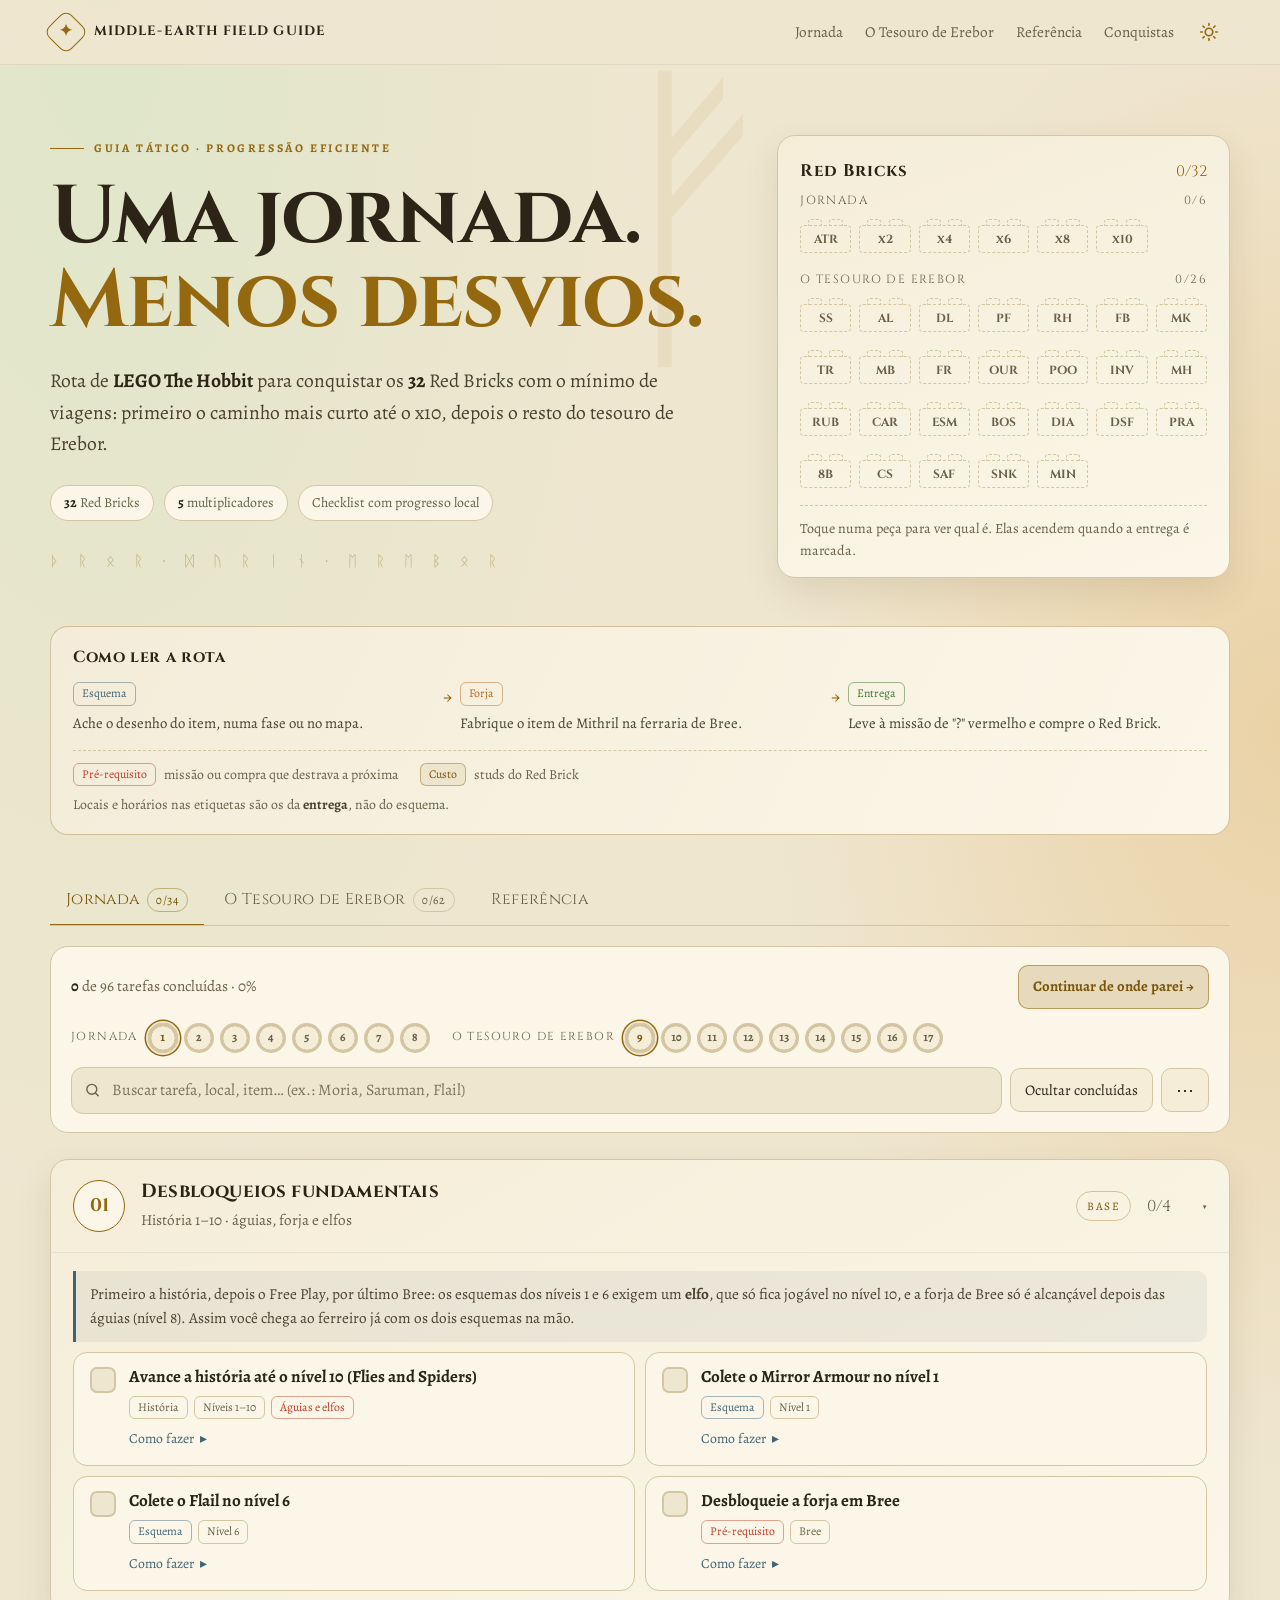
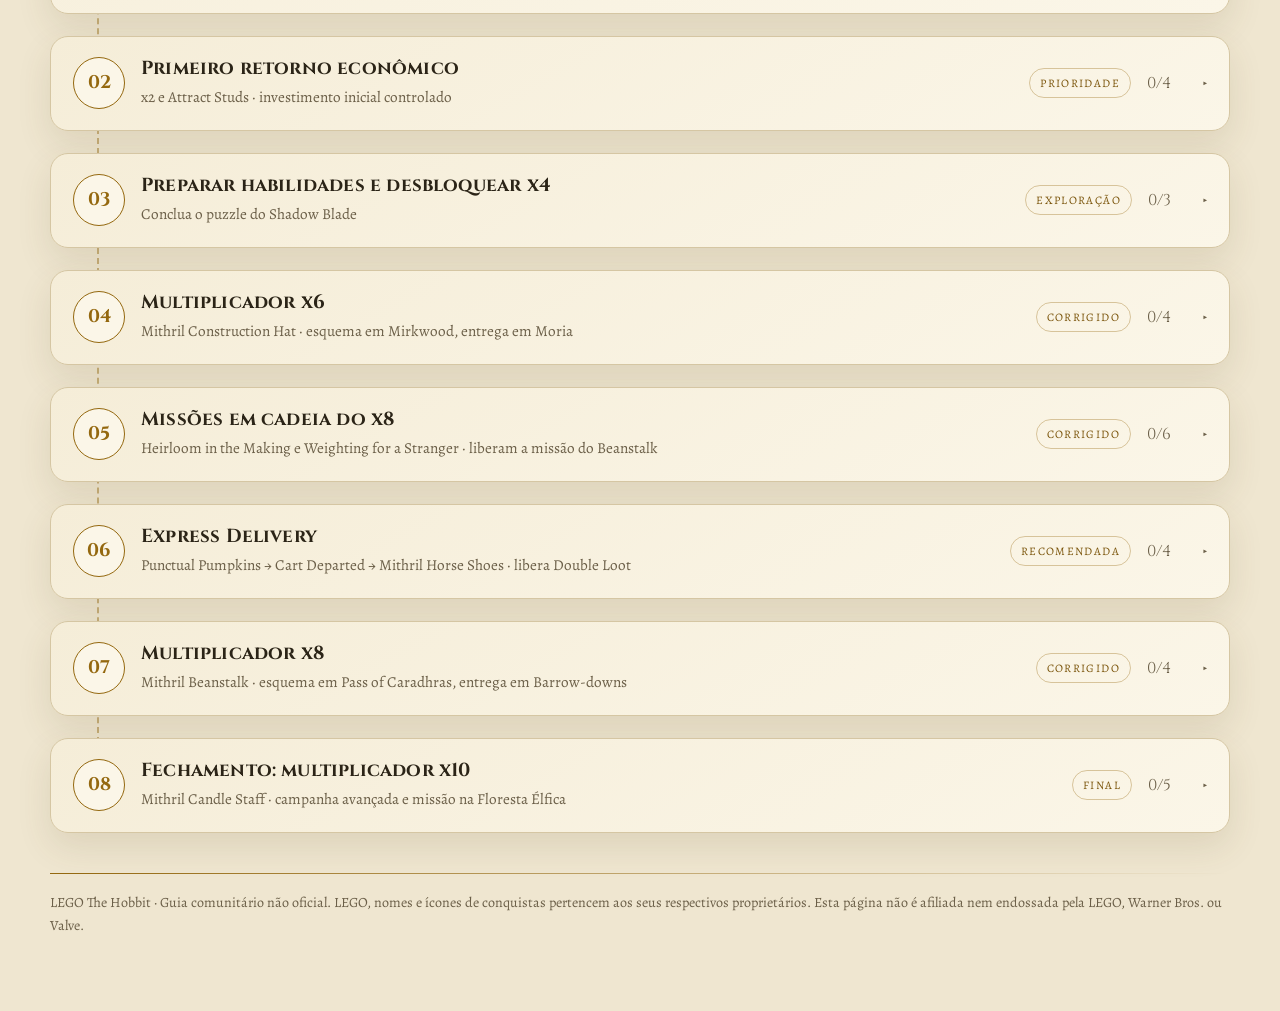
==== commit 8d7508e5: "Phase 3: lighter top, reading guide and a tidier reference tab - Hero copy now talks about the 32 Re" ====
--- a/index.html
+++ b/index.html
@@ -5,7 +5,7 @@
 <meta name="viewport" content="width=device-width, initial-scale=1, viewport-fit=cover">
 <meta name="theme-color" content="#0c100d">
 <title>LEGO The Hobbit — Rota de Progressão</title>
-<meta name="description" content="Checklist para desbloquear os multiplicadores de studs (x2 a x10) em LEGO The Hobbit: onde achar cada esquema, forjar em Bree e entregar na missão certa.">
+<meta name="description" content="Checklist para conquistar os 32 Red Bricks de LEGO The Hobbit, começando pelos multiplicadores de studs (x2 a x10): onde achar cada esquema, forjar em Bree e entregar na missão certa.">
 <link rel="canonical" href="https://ruysalles.github.io/LegoTheHobbit/">
 
 <!-- Ícones da aba e da tela inicial -->
@@ -18,7 +18,7 @@
 <meta property="og:locale" content="pt_BR">
 <meta property="og:site_name" content="Middle-earth Field Guide">
 <meta property="og:title" content="LEGO The Hobbit — Rota de Progressão">
-<meta property="og:description" content="Checklist para desbloquear os multiplicadores de studs (x2 a x10): esquema, forja em Bree e missão de entrega.">
+<meta property="og:description" content="Checklist para os 32 Red Bricks, começando pelos multiplicadores x2 a x10: esquema, forja em Bree e missão de entrega.">
 <meta property="og:url" content="https://ruysalles.github.io/LegoTheHobbit/">
 <meta property="og:image" content="https://ruysalles.github.io/LegoTheHobbit/og-image.jpg">
 <meta property="og:image:type" content="image/jpeg">
@@ -27,7 +27,7 @@
 <meta property="og:image:alt" content="Uma jornada. Menos desvios. — Guia de progressão de LEGO The Hobbit">
 <meta name="twitter:card" content="summary_large_image">
 <meta name="twitter:title" content="LEGO The Hobbit — Rota de Progressão">
-<meta name="twitter:description" content="Checklist para desbloquear os multiplicadores de studs (x2 a x10) em LEGO The Hobbit.">
+<meta name="twitter:description" content="Checklist para os 32 Red Bricks de LEGO The Hobbit, começando pelos multiplicadores x2 a x10.">
 <meta name="twitter:image" content="https://ruysalles.github.io/LegoTheHobbit/og-image.jpg">
 
 <script src="assets/js/theme-init.js"></script>
@@ -46,37 +46,27 @@
   <div>
    <div class="eyebrow">Guia tático · Progressão eficiente</div>
    <h1>Uma jornada.<br><em>Menos desvios.</em></h1>
-   <p class="lede">Rota revisada de <strong>LEGO The Hobbit</strong> para desbloquear os cinco multiplicadores de studs sem confundir três etapas diferentes: encontrar o esquema, forjar o item em Bree e entregá-lo na missão correta.</p>
+   <p class="lede">Rota de <strong>LEGO The Hobbit</strong> para conquistar os <strong id="heroBrickCount">32</strong> Red Bricks com o mínimo de viagens: primeiro o caminho mais curto até o x10, depois o resto do tesouro de Erebor.</p>
    <div class="hero-meta" id="heroMeta"></div>
    <div class="moonletters" aria-hidden="true">ᚦ ᚱ ᛟ ᚱ · ᛞ ᚢ ᚱ ᛁ ᚾ · ᛖ ᚱ ᛖ ᛒ ᛟ ᚱ</div>
   </div>
 
-  <aside class="vault" aria-label="Red Bricks desbloqueados">
-   <div class="vault-head"><h2>Red Bricks</h2><span class="vault-count" id="vaultCount">0/6</span></div>
-   <p class="vault-sub">Acendem quando a entrega correspondente é marcada.</p>
-   <ul class="bricks" id="bricks"></ul>
-   <details class="vault-more" id="vaultMore" hidden>
-    <summary><span id="vaultMoreTitle">Extras</span><span class="vault-count" id="vaultMoreCount">0/0</span></summary>
-    <ul class="bricks" id="bricksMore"></ul>
-   </details>
+  <aside class="vault" aria-label="Red Bricks conquistados">
+   <div class="vault-head"><h2>Red Bricks</h2><span class="vault-count" id="vaultCount">0/0</span></div>
+   <div id="vaultGroups"></div>
+   <p class="vault-detail" id="vaultDetail" aria-live="polite">Toque numa peça para ver qual é. Elas acendem quando a entrega é marcada.</p>
   </aside>
  </section>
 
- <section class="warning" aria-label="Correção importante">
-  <div class="warning-icon">⚑</div>
-  <div><h2>Regra de ouro: esquema ≠ recompensa</h2>
-   <p>O esquema libera a fabricação; o item fabricado precisa ser entregue em uma missão específica; só então o Red Brick pode ser comprado. Os locais e horários abaixo se referem à <strong>missão de entrega</strong>, não à localização do esquema.</p>
-  </div>
- </section>
-
- <div class="sectionhead">
-  <div><h2>Visão geral da rota</h2><p>Ordem recomendada para reduzir viagens repetidas.</p></div>
- </div>
- <section class="summary-grid" aria-label="Resumo dos multiplicadores">
-  <div class="stat"><small>Primeiro retorno</small><strong>Attract</strong><span>175 mil · coleta studs à distância</span></div>
-  <div class="stat"><small>Multiplicador inicial</small><strong>x2</strong><span>500 mil · Hobbiton, de dia</span></div>
-  <div class="stat"><small>Meta intermediária</small><strong>x4 / x6</strong><span>1,5M + 4,5M studs</span></div>
-  <div class="stat"><small>Meta final</small><strong>x8 / x10</strong><span>10M + 20M studs</span></div>
+ <section class="howtoread" aria-label="Como ler a rota">
+  <h2>Como ler a rota</h2>
+  <ol class="flow">
+   <li><span class="tag k-schem">Esquema</span><span>Ache o desenho do item, numa fase ou no mapa.</span></li>
+   <li><span class="tag k-forge">Forja</span><span>Fabrique o item de Mithril na ferraria de Bree.</span></li>
+   <li><span class="tag k-deliv">Entrega</span><span>Leve à missão de "?" vermelho e compre o Red Brick.</span></li>
+  </ol>
+  <p class="legend"><span><span class="tag k-req">Pré-requisito</span> missão ou compra que destrava a próxima</span><span><span class="tag gold">Custo</span> studs do Red Brick</span></p>
+  <p class="legend-note">Locais e horários nas etiquetas são os da <strong>entrega</strong>, não do esquema.</p>
  </section>
 
  <nav class="tabs" id="tabs" role="tablist" aria-label="Partes do guia"></nav>
@@ -113,32 +103,29 @@
  <section class="tabpanel" id="panelRef" aria-label="Referência" hidden>
   <section id="custos">
    <div class="sectionhead"><div><h2>Custos e destinos de entrega</h2><p>Consulte antes de gastar studs ou viajar para outra região.</p></div></div>
-   <div class="tablewrap">
-    <table>
-     <thead><tr><th>Desbloqueio</th><th>Item exigido</th><th>Missão de entrega</th><th>Local / horário</th><th>Custo</th></tr></thead>
-     <tbody id="costRows"></tbody>
-    </table>
-   </div>
+   <div id="costTables"></div>
    <div class="callout" id="budget"></div>
   </section>
 
   <section id="materiais">
-   <h3 class="subhead">Lista de materiais da rota</h3>
-   <p>Soma de todas as forjas obrigatórias, para farmar tudo de uma vez. Os valores menores indicam o adicional se você também fizer <em>Express Delivery</em> (etapa 06) e <em>O Tesouro de Erebor</em> (etapas 09 em diante).</p>
+   <div class="sectionhead"><div><h2>Materiais para forjar</h2><p>Soma de todas as forjas de cada parte, para farmar tudo de uma vez.</p></div>
+    <div class="segmented" id="matFilter" role="group" aria-label="Mostrar materiais de"></div>
+   </div>
    <div class="matgrid" id="matGrid"></div>
    <div class="callout"><strong>Dica de farm:</strong> em Erebor, quebre em dupla o grande bloco rachado ao lado da porta principal para revelar o <em>Loot Dispenser</em>, que vende materiais em pacotes de 5 por studs. Vale a pena depois de ter alguns multiplicadores ativos.</div>
   </section>
 
   <section id="fontes">
-   <div class="sectionhead"><div><h2>Fontes de verificação</h2><p>Guias consultados para validar esquemas, missões, horários e custos.</p></div></div>
-   <div class="sources">
+   <div class="sectionhead"><div><h2>Fontes e pontos a confirmar</h2><p>Guias consultados para validar esquemas, missões, horários e custos.</p></div></div>
+   <details class="fold">
+    <summary>Fontes de verificação <span class="tabcount" id="sourceCount"></span></summary>
     <ul id="sourceList"></ul>
-    <div class="confirm">
-     <strong>Pontos a confirmar no jogo</strong>
-     <ul id="confirmList"></ul>
-    </div>
-    <p class="sources-note">Nota: os guias podem usar nomes ligeiramente diferentes para alguns itens, como Construction Hat/Helmet. As instruções de puzzle foram resumidas para caber no formato de checklist.</p>
-   </div>
+    <p class="sources-note">Os guias podem usar nomes ligeiramente diferentes para alguns itens, como Construction Hat/Helmet. As instruções de puzzle foram resumidas para caber no formato de checklist.</p>
+   </details>
+   <details class="fold fold-warn">
+    <summary>Pontos a confirmar no jogo <span class="tabcount" id="confirmCount"></span></summary>
+    <ul id="confirmList"></ul>
+   </details>
   </section>
  </section>
  <footer id="footer"></footer>
--- a/assets/css/base.css
+++ b/assets/css/base.css
@@ -112,6 +112,10 @@
 .btn:hover{border-color:var(--gold)}
 .btn[aria-pressed="true"]{background:var(--gold);border-color:var(--gold);color:var(--gold-ink);font-weight:700}
 .sources-note{margin:14px 0 0;color:var(--muted);font-size:.88rem}
+.segmented{display:inline-flex;border:1px solid var(--line);border-radius:10px;overflow:hidden;background:var(--panel2)}
+.segmented button{border:0;background:transparent;color:var(--muted);padding:9px 14px;min-height:42px;font-size:.92rem}
+.segmented button+button{border-left:1px solid var(--line)}
+.segmented button[aria-pressed="true"]{background:var(--gold);color:var(--gold-ink);font-weight:700}
 @media(max-width:960px){.hero{grid-template-columns:1fr;gap:32px}.hero:after{left:auto;right:2%}}
 @media(max-width:760px){.hero{padding:36px 0 32px}.toolbar{padding:16px}}
 
--- a/assets/css/rota.css
+++ b/assets/css/rota.css
@@ -14,42 +14,42 @@
 .vault-head{display:flex;justify-content:space-between;align-items:baseline;gap:12px;margin-bottom:6px}
 .vault-head h2{font-family:var(--font-display);font-size:1.05rem;letter-spacing:.06em;margin:0}
 .vault-count{font-family:var(--font-display);color:var(--gold);font-size:.95rem;white-space:nowrap}
-.vault p.vault-sub{color:var(--muted);font-size:.86rem;margin:0 0 10px}
-.bricks{list-style:none;margin:0;padding:0}
-.brickrow{display:grid;grid-template-columns:76px minmax(0,1fr) auto;gap:14px;align-items:center;padding:11px 0;border-top:1px dashed var(--line)}
-.brickrow:first-child{border-top:0}
 .brick{position:relative;height:30px;margin-top:6px;border-radius:4px;border:1.5px dashed var(--line);display:grid;place-items:center;font-family:var(--font-display);font-weight:700;font-size:.9rem;color:var(--muted);transition:background-color .3s,border-color .3s,color .3s,box-shadow .3s}
 .brick:before,.brick:after{content:"";position:absolute;top:-7px;width:16px;height:6px;border-radius:3px 3px 0 0;border:1.5px dashed var(--line);border-bottom:0;transition:inherit}
 .brick:before{left:12px}.brick:after{right:12px}
-.brickrow.on .brick{background:linear-gradient(180deg,var(--brick-hi),var(--brick) 45%,var(--brick-lo));border:1.5px solid var(--brick-lo);color:#fff;text-shadow:0 1px 0 #0006;box-shadow:0 0 18px color-mix(in srgb,var(--brick) 45%,transparent)}
-.brickrow.on .brick:before,.brickrow.on .brick:after{background:var(--brick-hi);border:1.5px solid var(--brick-lo);border-bottom:0}
-.brickinfo{min-width:0}
-.brickinfo strong{display:block;font-size:.98rem;line-height:1.25}
-.brickinfo span{display:block;color:var(--muted);font-size:.82rem}
-.brickcost{font-variant-numeric:tabular-nums;font-size:.86rem;color:var(--gold2);text-align:right;white-space:nowrap}
-.brickrow.on .brickcost:after{content:" ✓";color:var(--green);font-weight:700}
-/* Red Bricks da parte extra (O Tesouro de Erebor), recolhidos por padrão */
-.vault-more{border-top:1px solid var(--line);margin-top:6px;padding-top:4px}
-.vault-more summary{display:flex;justify-content:space-between;align-items:baseline;gap:12px;padding:10px 0;cursor:pointer;font-family:var(--font-display);font-size:.92rem;letter-spacing:.04em;list-style:none}
-.vault-more summary::-webkit-details-marker{display:none}
-.vault-more summary span:first-child:before{content:"▸";display:inline-block;margin-right:8px;color:var(--muted);transition:transform .2s}
-.vault-more[open] summary span:first-child:before{transform:rotate(90deg)}
-.vault-more .bricks{max-height:420px;overflow-y:auto;padding-right:4px}
+.vault-group+.vault-group{margin-top:14px}
+.vault-grouphead{display:flex;justify-content:space-between;gap:10px;font-family:var(--font-display);font-size:.74rem;letter-spacing:.12em;text-transform:uppercase;color:var(--muted);margin:4px 0 6px}
+.chips-grid{display:grid;grid-template-columns:repeat(auto-fill,minmax(50px,1fr));gap:12px 8px}
+.chip{border:0;background:transparent;padding:7px 0 0;min-height:40px;cursor:pointer;-webkit-tap-highlight-color:transparent}
+.chip .brick{height:28px;margin-top:0;font-size:.74rem}
+.chip .brick:before{left:7px}.chip .brick:after{right:7px}
+.chip .brick:before,.chip .brick:after{width:12px}
+.chip:hover .brick,.chip.sel .brick{border-color:var(--gold);color:var(--text)}
+.chip.on .brick{background:linear-gradient(180deg,var(--brick-hi),var(--brick) 45%,var(--brick-lo));border:1.5px solid var(--brick-lo);color:#fff;text-shadow:0 1px 0 #0006;box-shadow:0 0 14px color-mix(in srgb,var(--brick) 40%,transparent)}
+.chip.on .brick:before,.chip.on .brick:after{background:var(--brick-hi);border:1.5px solid var(--brick-lo);border-bottom:0}
+.chip.on.sel .brick{outline:2px solid var(--gold);outline-offset:2px}
+.vault-detail{margin:14px 0 0;padding-top:12px;border-top:1px dashed var(--line);color:var(--muted);font-size:.88rem;min-height:2.8em}
+.vault-detail strong{color:var(--text)}
+.vault-detail .ok{color:var(--green);font-weight:700}
 
 /* =========================================================
    ALERTA, RESUMO, SEÇÕES
    ========================================================= */
-.warning{margin:0 0 28px;border:1px solid color-mix(in srgb,var(--gold) 40%,transparent);background:linear-gradient(115deg,color-mix(in srgb,var(--gold) 14%,var(--panel)),var(--panel));border-radius:var(--radius);padding:20px 22px;display:grid;grid-template-columns:auto 1fr;gap:15px}
-.warning-icon{font-size:1.4rem;color:var(--gold);line-height:1.2}
-.warning h2{font-family:var(--font-display);font-size:1.02rem;letter-spacing:.03em;margin:0 0 5px}.warning p{margin:0;color:var(--soft);font-size:.98rem}
+/* Faixa "Como ler a rota": esquema → forja → entrega, com a legenda das etiquetas */
+.howtoread{margin:0 0 8px;padding:18px 22px;border:1px solid color-mix(in srgb,var(--gold) 35%,transparent);border-radius:var(--radius);background:linear-gradient(115deg,color-mix(in srgb,var(--gold) 7%,var(--panel)),var(--panel))}
+.howtoread h2{font-family:var(--font-display);font-size:1rem;letter-spacing:.04em;margin:0 0 12px}
+.flow{list-style:none;margin:0;padding:0;display:grid;grid-template-columns:repeat(3,minmax(0,1fr));gap:10px 28px;counter-reset:passo}
+.flow li{position:relative;display:grid;gap:6px;align-content:start;font-size:.92rem;color:var(--soft)}
+.flow li .tag{justify-self:start}
+.flow li:not(:last-child):after{content:"→";position:absolute;right:-20px;top:0;color:var(--gold);font-size:1.1rem}
+.legend{margin:14px 0 0;padding-top:12px;border-top:1px dashed var(--line);font-size:.86rem;color:var(--muted);display:flex;flex-wrap:wrap;gap:8px 22px}
+.legend>span{display:inline-flex;align-items:center;gap:8px}
+.legend-note{margin:8px 0 0;font-size:.86rem;color:var(--muted)}
+.legend-note strong{color:var(--soft)}
+
 .sectionhead{display:flex;align-items:end;justify-content:space-between;gap:20px;margin:52px 0 18px;flex-wrap:wrap}
 .sectionhead h2{font-family:var(--font-display);font-size:clamp(1.5rem,3vw,2.2rem);letter-spacing:.01em;margin:0;line-height:1.2}
 .sectionhead p{color:var(--muted);margin:5px 0 0;font-size:.98rem}
-.summary-grid{display:grid;grid-template-columns:repeat(4,minmax(0,1fr));gap:12px}
-.stat{padding:19px;border:1px solid var(--line);background:linear-gradient(145deg,var(--panel2),var(--panel));border-radius:16px;min-width:0}
-.stat small{display:block;color:var(--muted);font-size:.78rem;text-transform:uppercase;letter-spacing:.1em}
-.stat strong{display:block;font-family:var(--font-display);font-size:1.6rem;color:var(--gold2);margin:4px 0;line-height:1.25}
-.stat span{display:block;font-size:.88rem;color:var(--muted)}
 
 /* =========================================================
    ABAS: Jornada · O Tesouro de Erebor · Referência
@@ -172,24 +172,29 @@
 td:last-child{white-space:nowrap;font-variant-numeric:tabular-nums}
 tr.unlocked td{background:color-mix(in srgb,var(--green) 7%,transparent)}
 tr.unlocked td:first-child strong:after{content:" ✓";color:var(--green)}
-tr.grouprow th{background:var(--panel3);color:var(--gold2);font-size:.82rem;text-align:left}
+/* Blocos recolhíveis da Referência (custos por parte, fontes, pontos a confirmar) */
+.fold{border:1px solid var(--line);border-radius:16px;background:var(--panel);margin:0 0 12px}
+.fold>summary{display:flex;align-items:center;gap:10px;padding:14px 18px;cursor:pointer;list-style:none;font-family:var(--font-display);font-size:1rem}
+.fold>summary::-webkit-details-marker{display:none}
+.fold>summary:before{content:"▸";color:var(--muted);transition:transform .2s}
+.fold[open]>summary:before{transform:rotate(90deg)}
+.fold>ul{margin:0;padding:0 22px 6px 38px}
+.fold>ul li{margin:8px 0;color:var(--soft);font-size:.95rem}
+.fold>ul a{overflow-wrap:anywhere}
+.fold>.sources-note{margin:0;padding:0 18px 16px}
+.fold-warn{border-color:color-mix(in srgb,var(--gold) 40%,transparent)}
+.costfold .tablewrap{border:0;border-top:1px solid var(--line);border-radius:0 0 16px 16px}
 .matgrid{display:grid;grid-template-columns:repeat(auto-fill,minmax(min(100%,150px),1fr));gap:10px;margin:14px 0}
 .mat{border:1px solid var(--line);background:var(--panel);border-radius:14px;padding:12px 14px;min-width:0}
 .mat strong{display:block;font-family:var(--font-display);font-size:1.45rem;color:var(--gold2);line-height:1.2;font-variant-numeric:tabular-nums}
 .mat span{display:block;font-size:.92rem;color:var(--soft)}
 .mat small{display:block;font-size:.78rem;color:var(--muted);margin-top:2px}
 .mat.key{border-color:color-mix(in srgb,var(--gold) 55%,transparent);background:color-mix(in srgb,var(--gold) 8%,var(--panel))}
-.subhead{font-family:var(--font-display);font-size:1.15rem;margin:30px 0 4px}
-.subhead+p{color:var(--muted);margin:0;font-size:.95rem}
-.confirm{margin-top:16px;padding:16px 18px;border:1px solid color-mix(in srgb,var(--gold) 40%,transparent);background:color-mix(in srgb,var(--gold) 7%,var(--panel));border-radius:14px}
-.confirm strong{font-family:var(--font-display);display:block;margin-bottom:6px}
-.confirm ul{margin:0;padding-left:1.2rem}.confirm li{margin:8px 0;color:var(--soft);font-size:.95rem}
 
 /* ===== Responsividade ===== */
 
 /* Tablet e notebooks pequenos */
 @media(max-width:960px){
- .summary-grid{grid-template-columns:repeat(2,minmax(0,1fr))}
 }
 
 /* Tablet em pé e celular */
@@ -211,50 +216,43 @@
  .stage-tag{padding:3px 8px;font-size:.68rem}
  .stagehead:after{grid-column:3;grid-row:1 / span 2;align-self:center}
  .stagebody{padding:14px 14px 16px}
- .warning{padding:16px;gap:12px}
+ .flow{grid-template-columns:1fr}
+ .flow li{grid-template-columns:auto 1fr;align-items:baseline;gap:10px}
+ .flow li:not(:last-child):after{display:none}
+ .howtoread{padding:16px}
 }
 @media(min-width:761px){.stagehead .chips{display:contents}}
 
-/* Tabela vira cartões em telas estreitas (sem rolagem lateral) */
+/* Custos no celular: cartão compacto com nome e custo em cima e o resto numa linha menor */
 @media(max-width:640px){
- .tablewrap{overflow:visible;border:0;border-radius:0}
+ .tablewrap{overflow:visible;border-radius:0 0 16px 16px}
  table,thead,tbody,tr,td{display:block;width:100%}
  table{min-width:0;background:transparent}
  thead{position:absolute;width:1px;height:1px;overflow:hidden;clip:rect(0 0 0 0);white-space:nowrap}
- tr{border:1px solid var(--line);background:var(--panel);border-radius:14px;padding:6px 14px;margin-bottom:10px}
- tr.unlocked{border-color:color-mix(in srgb,var(--green) 50%,transparent)}
- tr.unlocked td{background:transparent}
- td,td:last-child{display:grid;grid-template-columns:minmax(0,9.5rem) minmax(0,1fr);gap:12px;padding:8px 0;border-bottom:1px solid var(--line-soft);white-space:normal}
- tr:last-child td{border-bottom:1px solid var(--line-soft)}
- tr td:last-child{border-bottom:0}
- td:before{content:attr(data-label);color:var(--gold2);font-size:.7rem;letter-spacing:.09em;text-transform:uppercase;font-weight:700;padding-top:3px}
- td:first-child strong{font-size:1.05rem}
- tr.grouprow{border:0;background:transparent;padding:14px 0 4px;margin:0}
- tr.grouprow th{display:block;background:transparent;padding:0;border:0;white-space:normal}
+ tbody tr{display:flex;flex-wrap:wrap;align-items:baseline;gap:2px 0;padding:11px 16px;border-bottom:1px solid var(--line-soft)}
+ tbody tr:last-child{border-bottom:0}
+ tbody tr.unlocked{background:color-mix(in srgb,var(--green) 7%,transparent)}
+ td,td:last-child{width:auto;padding:0;border:0;background:transparent!important;white-space:normal;font-size:.86rem;color:var(--muted)}
+ td:first-child{order:1;flex:1 1 calc(100% - 7.5rem);font-size:1rem}
+ td:last-child{order:2;flex:none;text-align:right;color:var(--gold2);font-size:.92rem}
+ td:nth-child(2),td:nth-child(3),td:nth-child(4){order:3}
+ td:nth-child(2):after{content:"\00a0→\00a0"}td:nth-child(3):after{content:"\00a0·\00a0"}
+}
 }
 
 /* Celulares (S24 Ultra, iPhone etc.) */
 @media(max-width:420px){
- .summary-grid{gap:8px}
- .stat{padding:14px}
- .stat small{font-size:.68rem}
- .stat strong{font-size:1.3rem}
  .sectionhead{align-items:start;flex-direction:column}
  .stagehead h3{font-size:1.02rem}
  .stagehead p{font-size:.88rem}
- .warning{grid-template-columns:1fr;gap:6px}
  .vault{padding:18px 16px 10px}
- .brickrow{grid-template-columns:62px minmax(0,1fr) auto;gap:10px}
  .mapdot{width:28px;height:28px}
  .sources{padding:16px}
- td,td:last-child{grid-template-columns:minmax(0,7.5rem) minmax(0,1fr)}
 }
 
 /* Celulares muito estreitos (ex.: 320px) */
 @media(max-width:350px){
  :root{--gutter:20px}
- .summary-grid{grid-template-columns:1fr}
- td,td:last-child{grid-template-columns:1fr;gap:2px}
 }
 
 /* Impressão */
@@ -263,8 +261,10 @@
  body{background:#fff;color:#111;overflow-x:visible}
  .topbar,.toolbar,.tabs,.moonletters,.howto summary{display:none!important}
  .hero{padding:24px 0;grid-template-columns:1fr}.hero:after,.stages:before{display:none}
- .stage,.stat,.sources,.warning,.vault,.toolbar,.task{box-shadow:none;background:#fff;border-color:#bbb;break-inside:avoid}
- .taskdesc,.warning p,.sources li,td{color:#333}
+ .stage,.howtoread,.fold,.vault,.toolbar,.task{box-shadow:none;background:#fff;border-color:#bbb;break-inside:avoid}
+ .taskdesc,.flow li,.fold li,td{color:#333}
+ details.fold{display:block}
+ details.fold>*{display:block}
  .stagehead{border-color:#ddd;pointer-events:none}.stagehead:after{display:none}
  a{color:#333}.stage{break-inside:avoid}.wrap{width:100%}
  .stage.collapsed .stagebody,.task[hidden],.stage[hidden]{display:grid!important}
